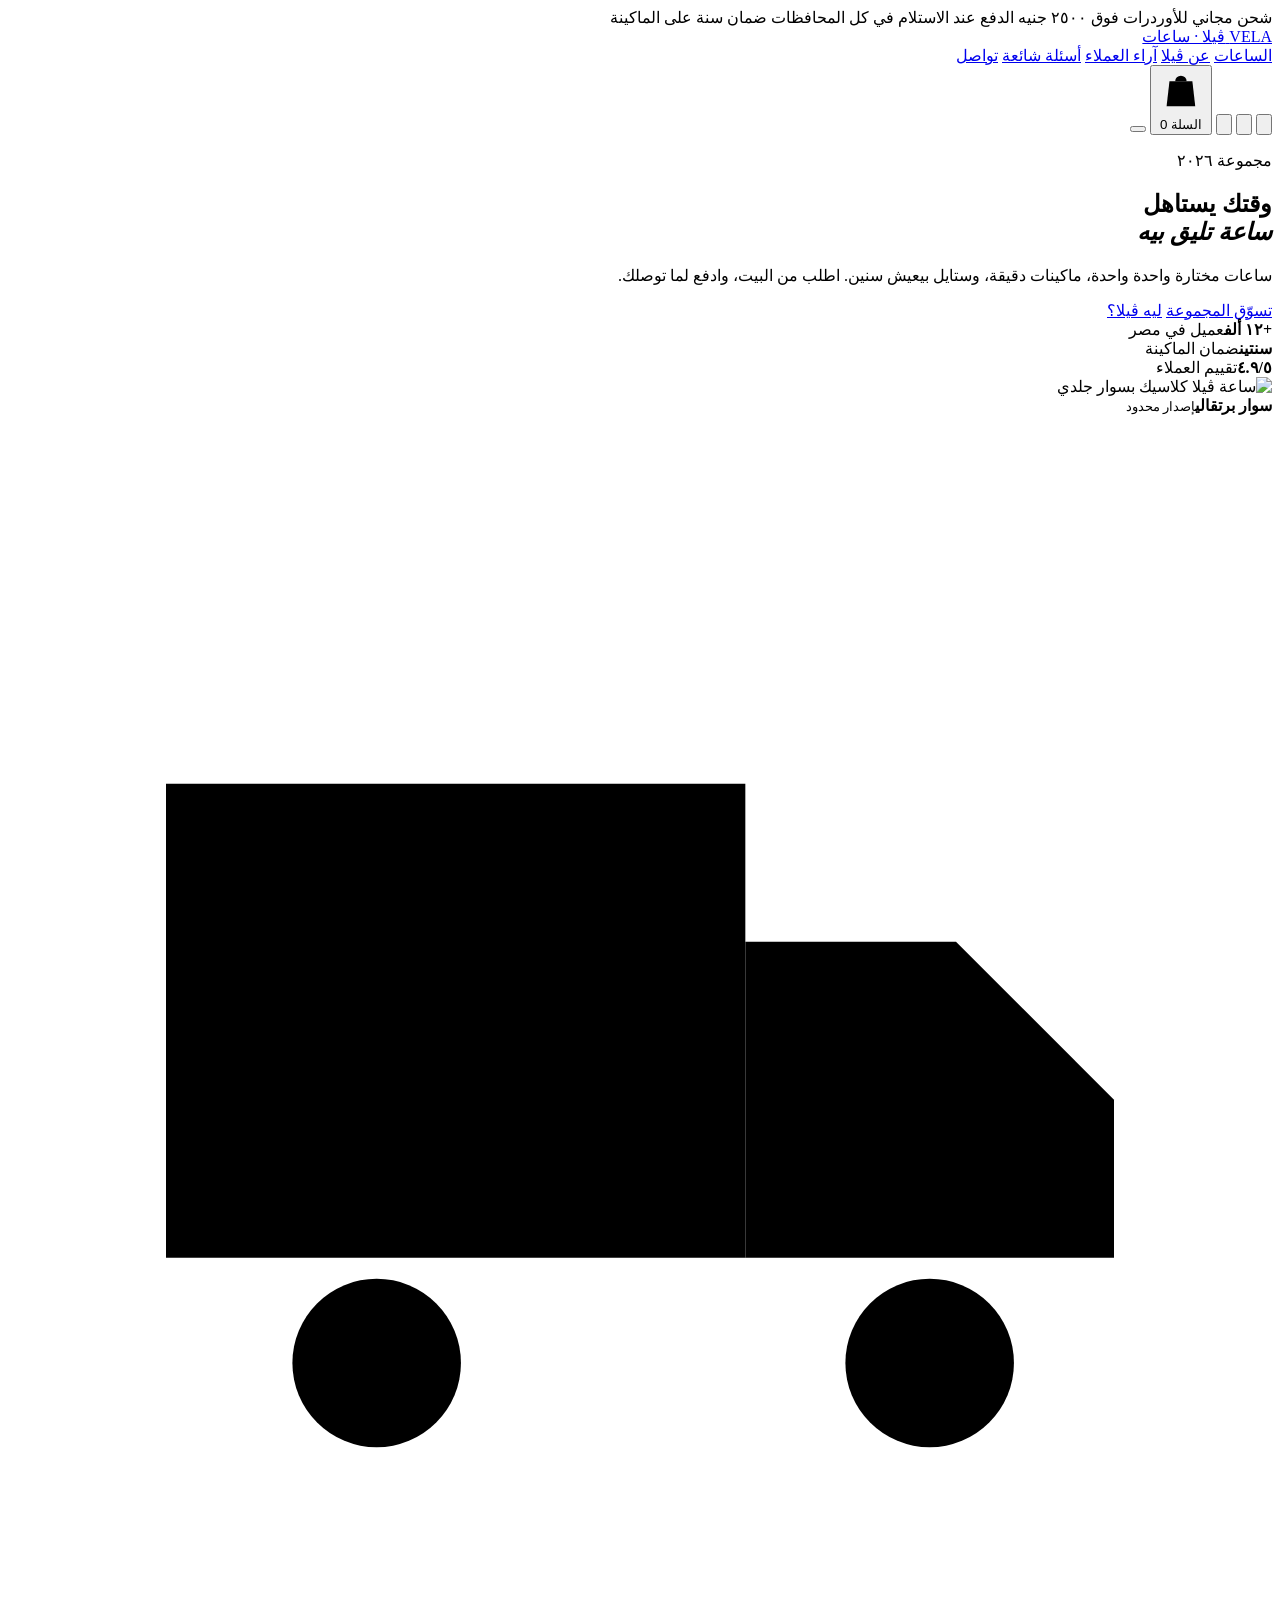
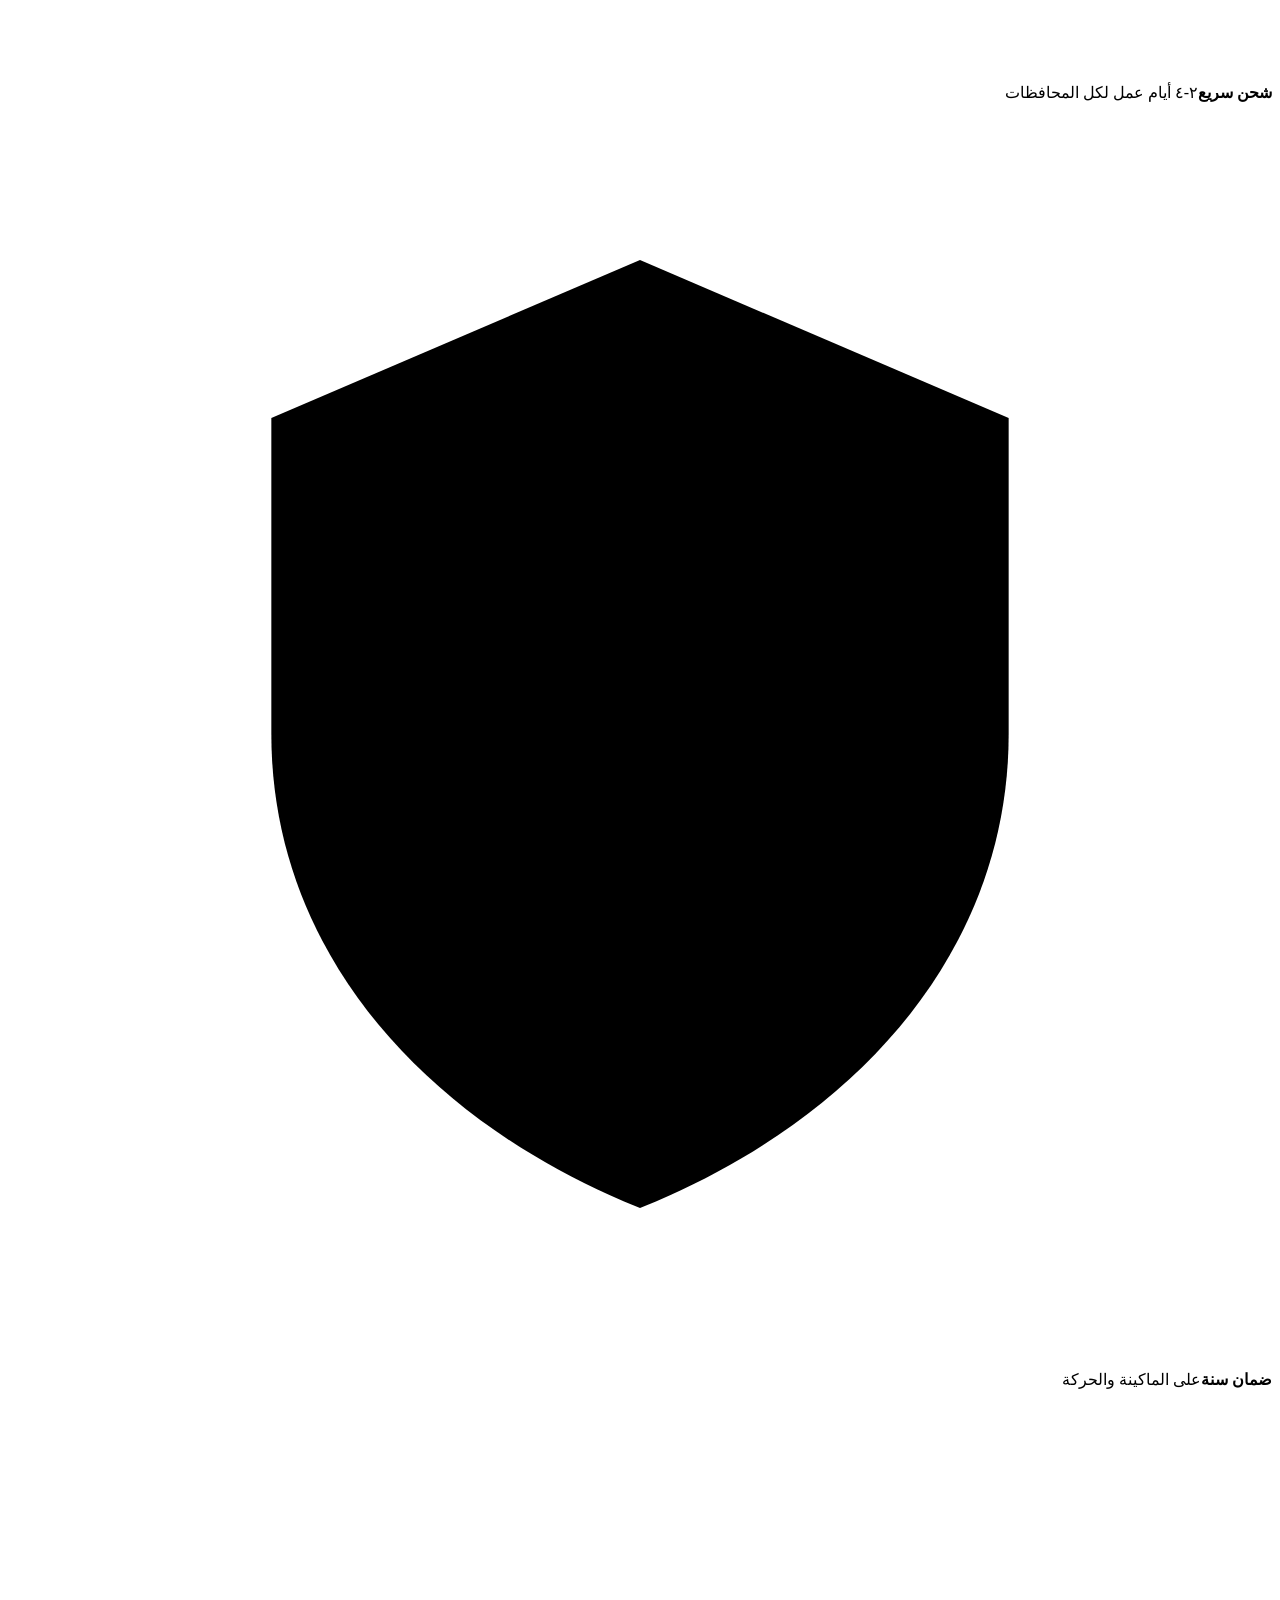
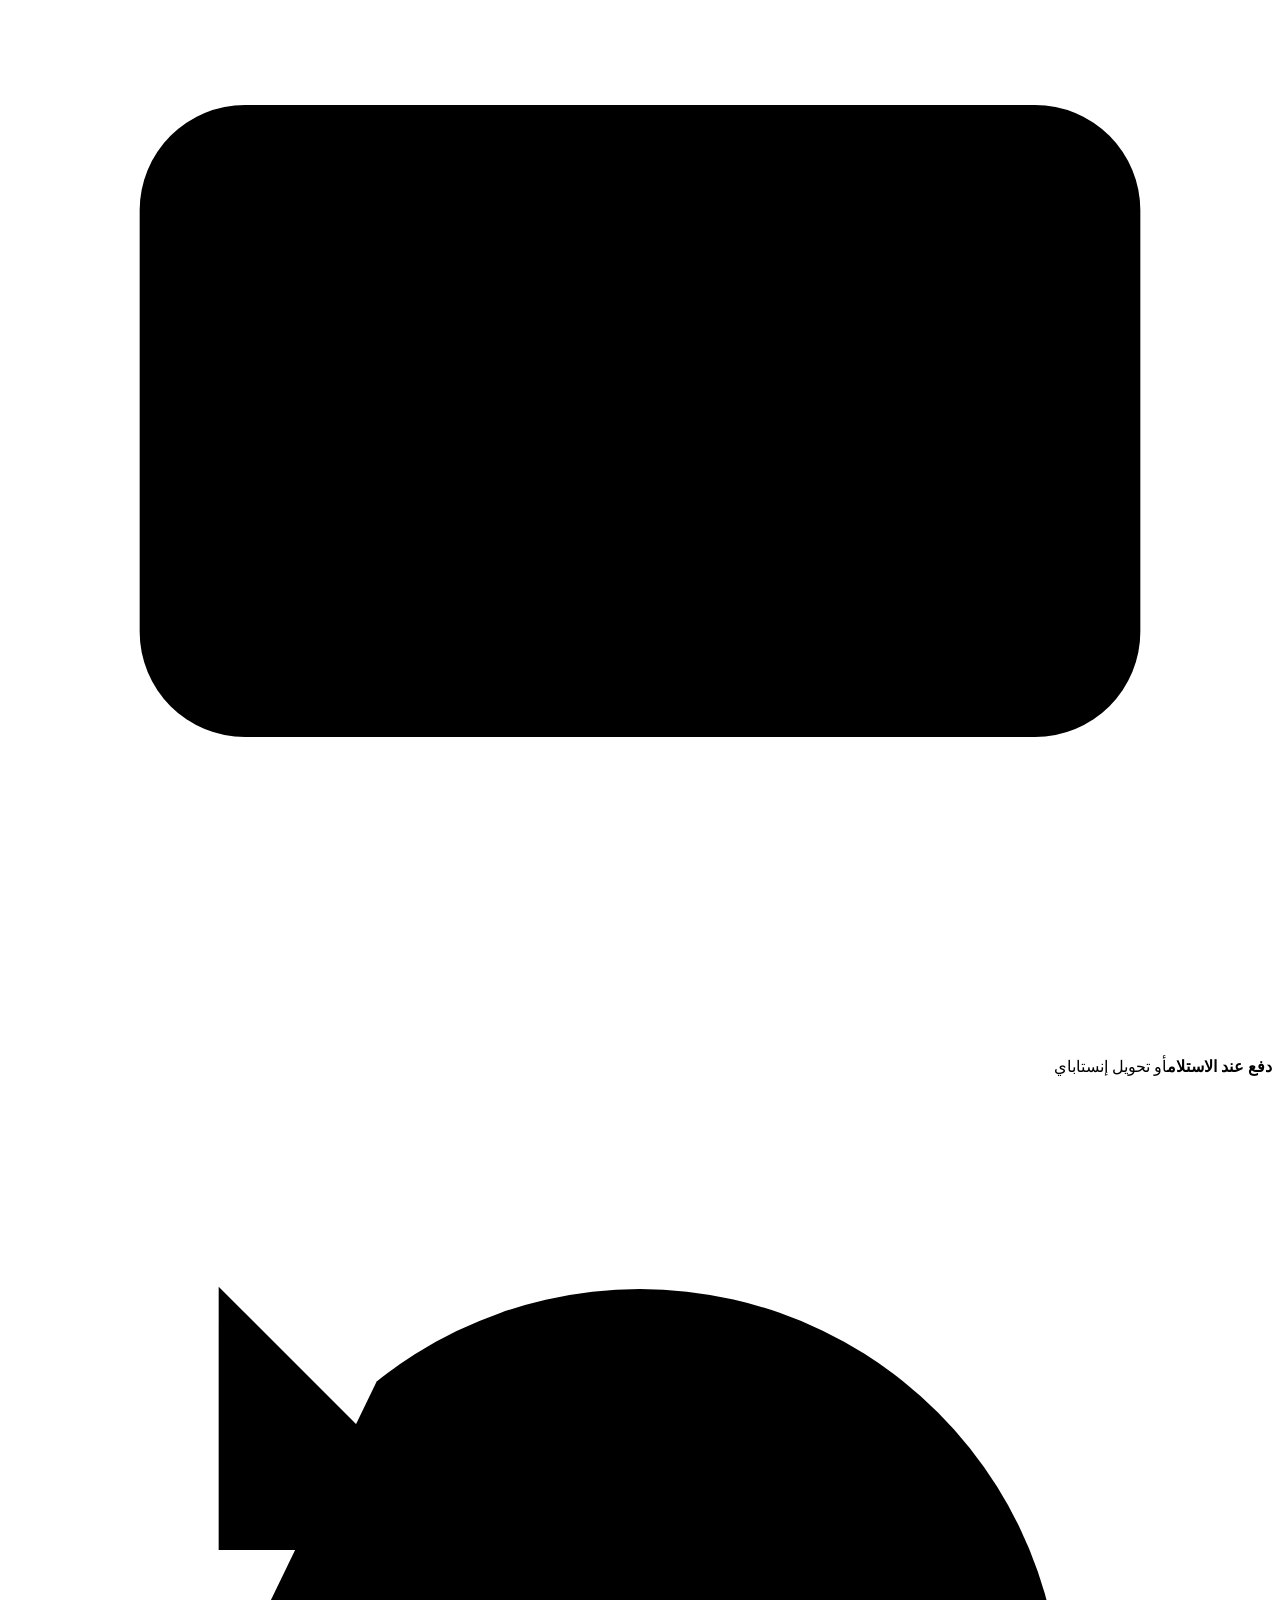
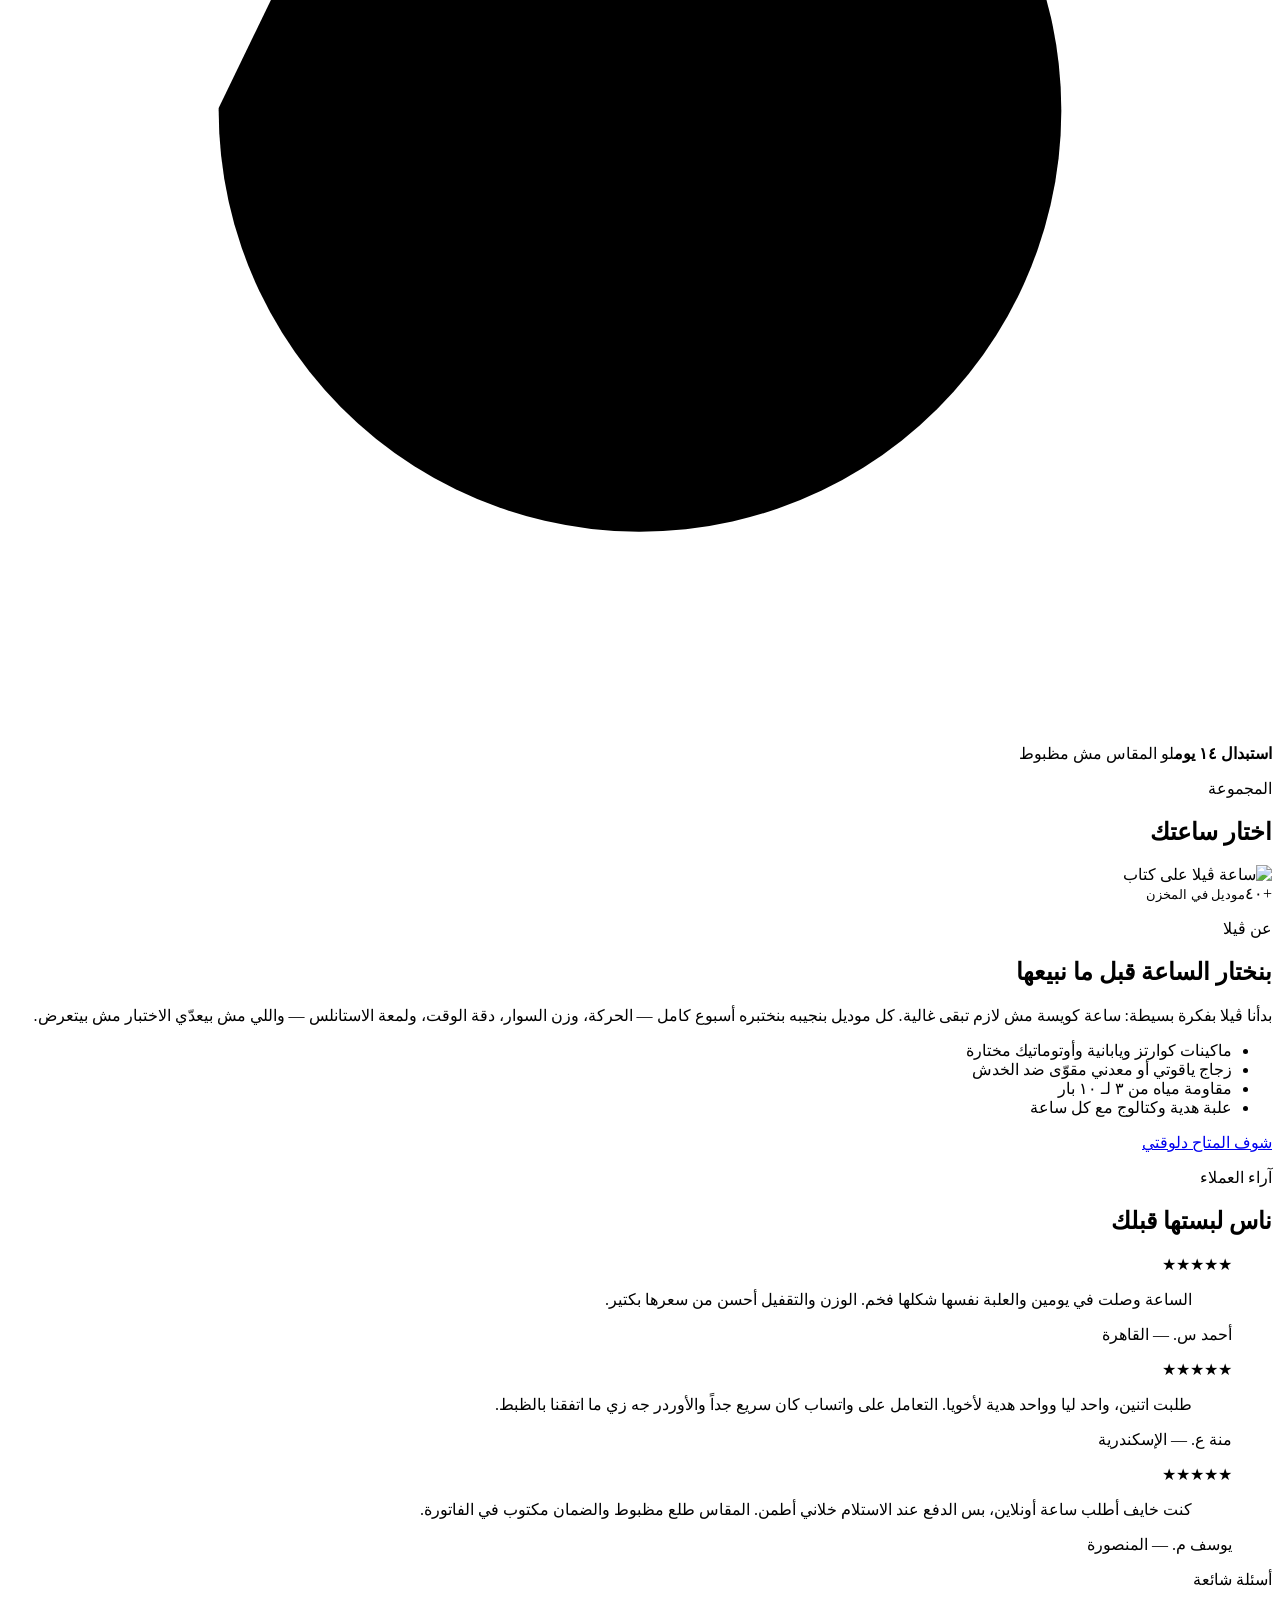
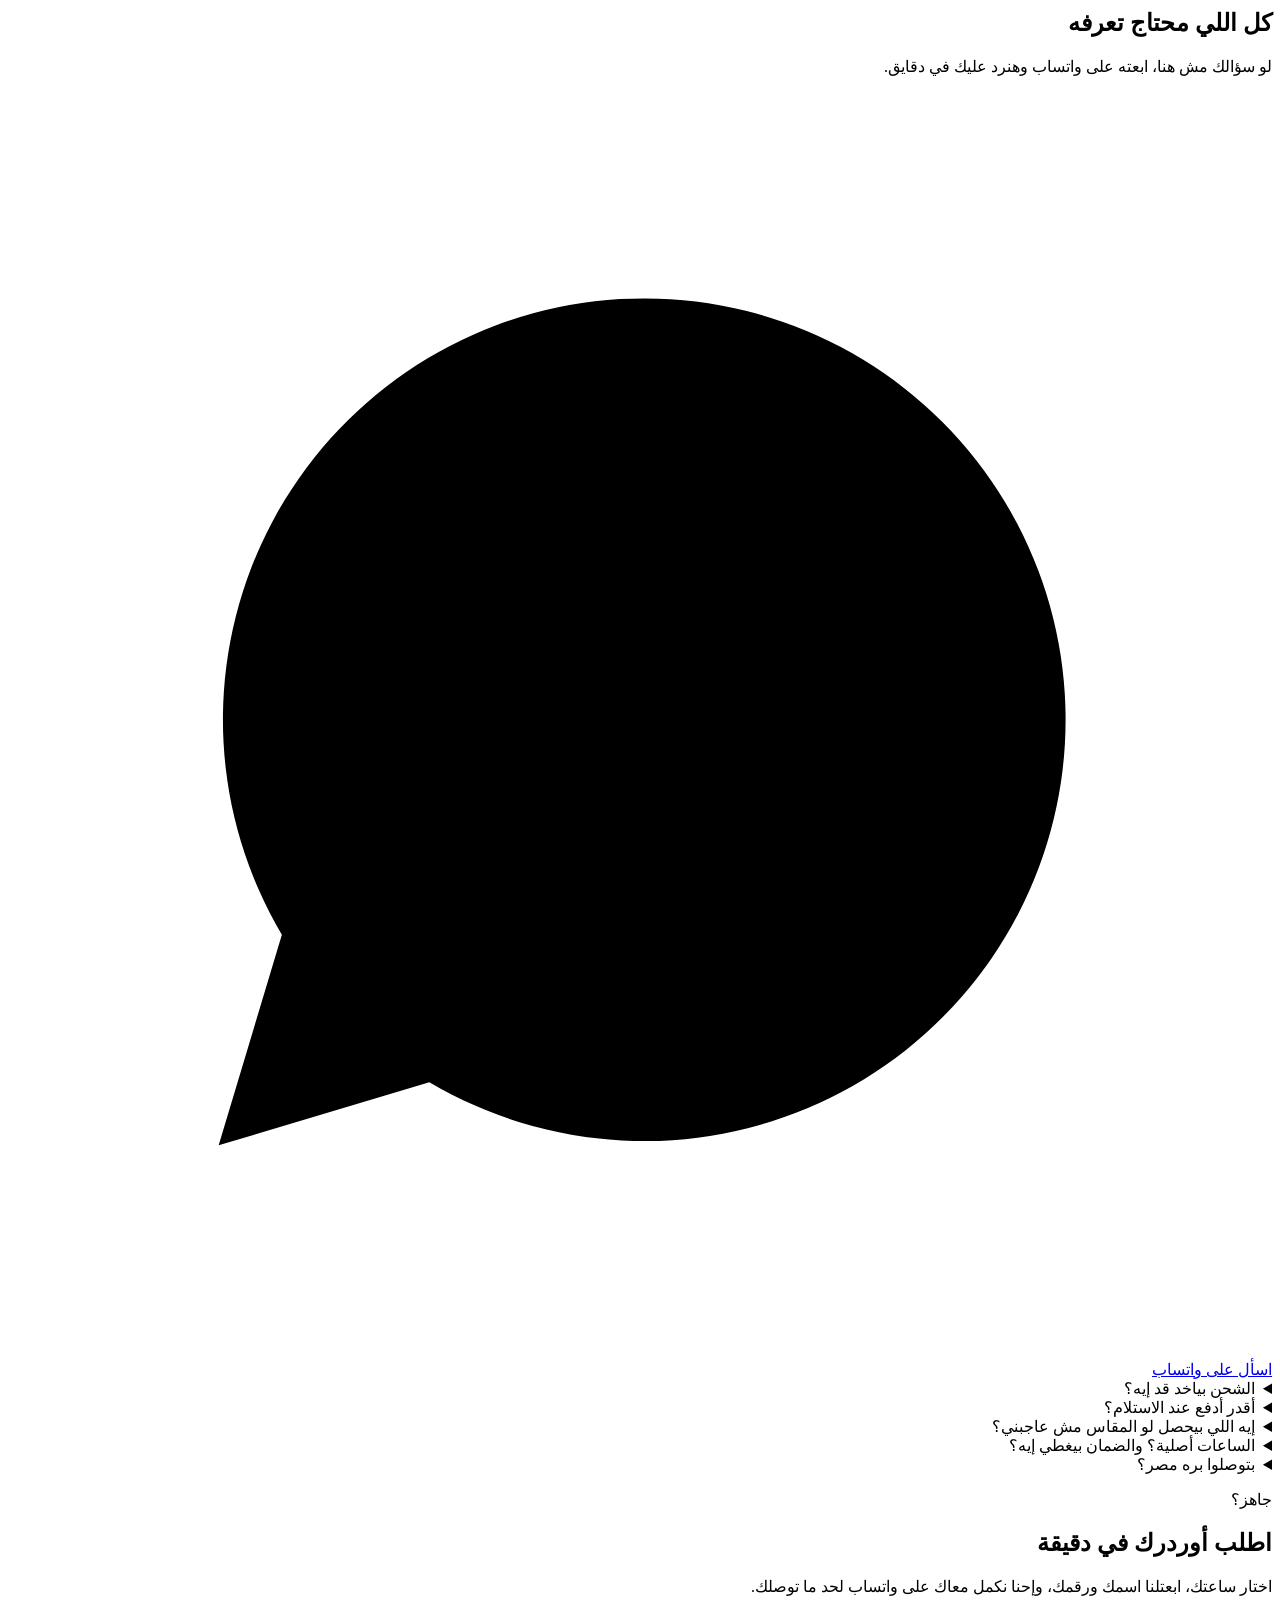
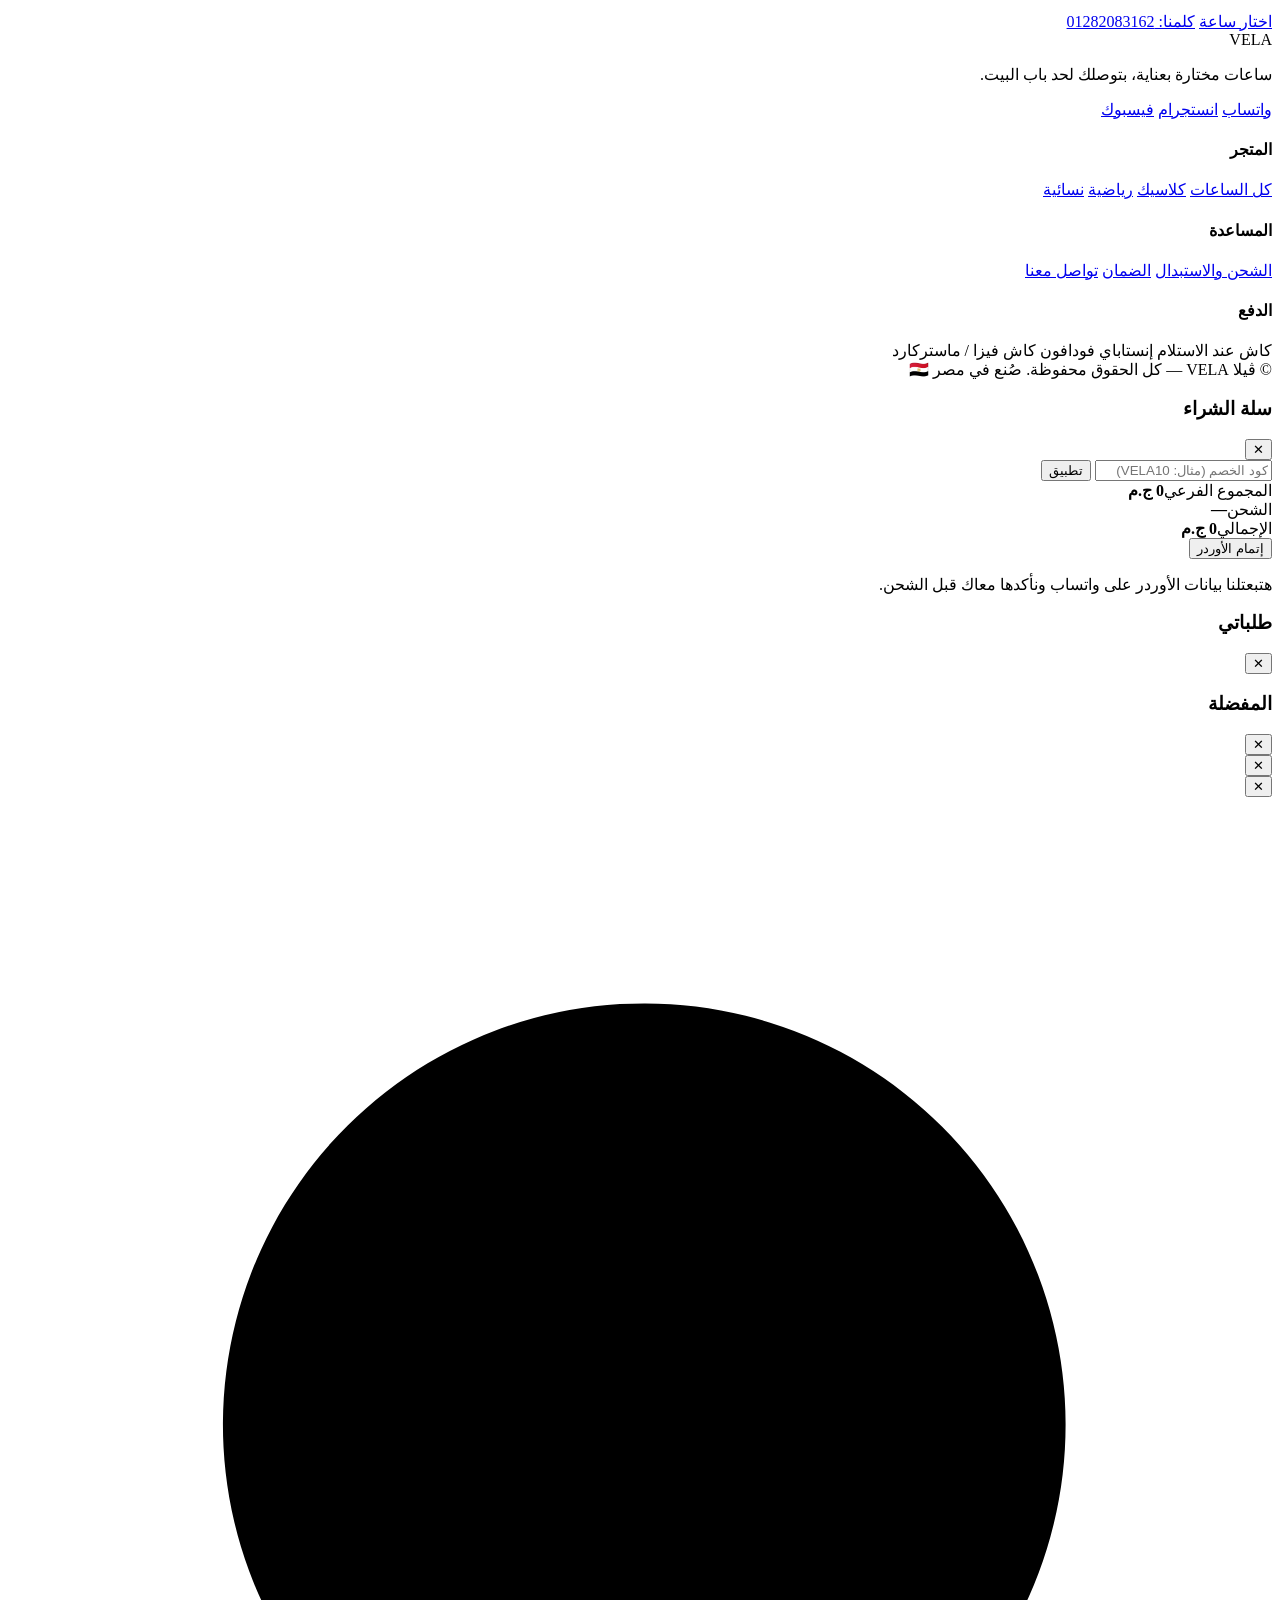
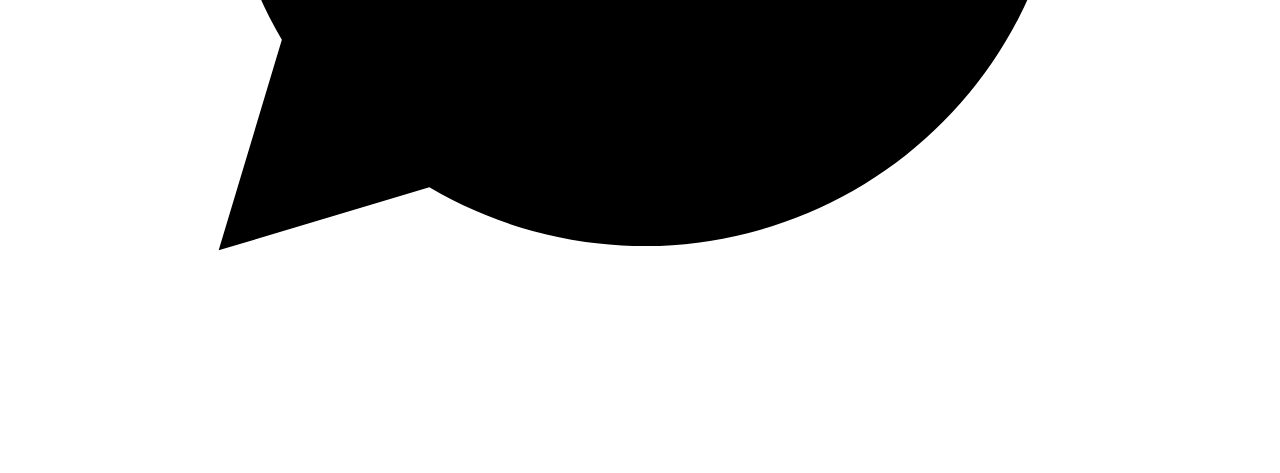
==== index.html @ d644bd3c "Rename 1-index.html to index.html" ====
<!doctype html>
<html lang="ar" dir="rtl">
<head>
<meta charset="utf-8">
<meta name="viewport" content="width=device-width, initial-scale=1">
<title>VELA | ڤيلا - ساعات رجالية ونسائية أصلية</title>
<meta name="description" content="ڤيلا VELA — ساعات مختارة بعناية. دفع عند الاستلام، شحن لكل محافظات مصر، وضمان سنة. اطلب أوردرك على واتساب في دقيقة.">
<meta name="theme-color" content="#0B1C2C">
<link rel="preconnect" href="https://fonts.googleapis.com">
<link rel="preconnect" href="https://fonts.gstatic.com" crossorigin>
<link href="https://fonts.googleapis.com/css2?family=Tajawal:wght@300;400;500;700;800&family=Cormorant+Garamond:wght@500;600;700&display=swap" rel="stylesheet">
<link rel="stylesheet" href="styles.css">
<link rel="icon" href="data:image/svg+xml,%3Csvg xmlns='http://www.w3.org/2000/svg' viewBox='0 0 64 64'%3E%3Crect width='64' height='64' rx='14' fill='%230B1C2C'/%3E%3Ctext x='32' y='44' font-family='Georgia' font-size='34' fill='%23F4F1EA' text-anchor='middle'%3EV%3C/text%3E%3Ccircle cx='32' cy='32' r='27' fill='none' stroke='%23E2622C' stroke-width='2'/%3E%3C/svg%3E">
</head>
<body>

<div class="announce">
  <div class="wrap announce-inner">
    <span>شحن مجاني للأوردرات فوق ٢٥٠٠ جنيه</span>
    <span class="dot"></span>
    <span>الدفع عند الاستلام في كل المحافظات</span>
    <span class="dot"></span>
    <span>ضمان سنة على الماكينة</span>
  </div>
</div>

<header class="site-header" id="header">
  <div class="wrap header-inner">
    <a class="brand" href="#top" aria-label="VELA">
      <span class="brand-mark">VELA</span>
      <span class="brand-sub">ڤيلا · ساعات</span>
    </a>

    <nav class="nav" id="mainNav">
      <a href="#shop">الساعات</a>
      <a href="#story">عن ڤيلا</a>
      <a href="#reviews">آراء العملاء</a>
      <a href="#faq">أسئلة شائعة</a>
      <a href="#contact">تواصل</a>
    </nav>

    <div class="header-actions">
      <button class="icon-btn" id="searchBtn" aria-label="بحث">
        <svg viewBox="0 0 24 24" aria-hidden="true"><circle cx="11" cy="11" r="7"/><path d="M20 20l-3.5-3.5"/></svg>
      </button>
      <button class="icon-btn" id="ordersBtn" aria-label="طلباتي">
        <svg viewBox="0 0 24 24" aria-hidden="true"><path d="M6 3h12v18l-6-4-6 4z"/></svg>
        <span class="badge" id="ordersCount" hidden>0</span>
      </button>
      <button class="icon-btn" id="wishBtn" aria-label="المفضلة">
        <svg viewBox="0 0 24 24" aria-hidden="true"><path d="M12 20s-7-4.6-7-9.5A4 4 0 0 1 12 7a4 4 0 0 1 7 3.5C19 15.4 12 20 12 20z"/></svg>
        <span class="badge" id="wishCount" hidden>0</span>
      </button>
      <button class="cart-btn" id="cartBtn" aria-label="السلة">
        <svg viewBox="0 0 24 24" aria-hidden="true"><path d="M6 7h12l1.5 13h-15z"/><path d="M9 7a3 3 0 0 1 6 0"/></svg>
        <span>السلة</span>
        <span class="cart-count" id="cartCount">0</span>
      </button>
      <button class="burger" id="burger" aria-label="القائمة"><span></span><span></span><span></span></button>
    </div>
  </div>
</header>

<main id="top">

  <section class="hero">
    <div class="wrap hero-inner">
      <div class="hero-copy">
        <p class="eyebrow">مجموعة ٢٠٢٦</p>
        <h1>وقتك يستاهل<br><em>ساعة تليق بيه</em></h1>
        <p class="lead">ساعات مختارة واحدة واحدة، ماكينات دقيقة، وستايل بيعيش سنين. اطلب من البيت، وادفع لما توصلك.</p>
        <div class="hero-cta">
          <a href="#shop" class="btn btn-primary">تسوّق المجموعة</a>
          <a href="#story" class="btn btn-ghost">ليه ڤيلا؟</a>
        </div>
        <div class="hero-stats">
          <div><strong>+١٢ ألف</strong><span>عميل في مصر</span></div>
          <div><strong>سنتين</strong><span>ضمان الماكينة</span></div>
          <div><strong>٤.٩/٥</strong><span>تقييم العملاء</span></div>
        </div>
      </div>
      <div class="hero-visual">
        <div class="hero-frame">
          <img src="https://images.unsplash.com/photo-1524805444758-089113d48a6d?auto=format&fit=crop&w=900&q=80" alt="ساعة ڤيلا كلاسيك بسوار جلدي" loading="eager">
        </div>
        <div class="hero-tag">
          <span class="tag-dot"></span>
          <div><strong>سوار برتقالي</strong><small>إصدار محدود</small></div>
        </div>
      </div>
    </div>
  </section>

  <section class="trust">
    <div class="wrap trust-grid">
      <div class="trust-item">
        <svg viewBox="0 0 24 24"><path d="M3 7h11v9H3z"/><path d="M14 10h4l3 3v3h-7z"/><circle cx="7" cy="18" r="1.6"/><circle cx="17.5" cy="18" r="1.6"/></svg>
        <div><strong>شحن سريع</strong><span>٢-٤ أيام عمل لكل المحافظات</span></div>
      </div>
      <div class="trust-item">
        <svg viewBox="0 0 24 24"><path d="M12 3l7 3v6c0 4.2-3 7.4-7 9-4-1.6-7-4.8-7-9V6z"/><path d="M9 12l2 2 4-4"/></svg>
        <div><strong>ضمان سنة</strong><span>على الماكينة والحركة</span></div>
      </div>
      <div class="trust-item">
        <svg viewBox="0 0 24 24"><rect x="2.5" y="6" width="19" height="12" rx="2"/><path d="M2.5 10h19"/></svg>
        <div><strong>دفع عند الاستلام</strong><span>أو تحويل إنستاباي</span></div>
      </div>
      <div class="trust-item">
        <svg viewBox="0 0 24 24"><path d="M4 12a8 8 0 1 0 3-6.2"/><path d="M4 4v5h5"/></svg>
        <div><strong>استبدال ١٤ يوم</strong><span>لو المقاس مش مظبوط</span></div>
      </div>
    </div>
  </section>

  <section class="collection" id="shop">
    <div class="wrap">
      <div class="section-head">
        <div>
          <p class="eyebrow">المجموعة</p>
          <h2>اختار ساعتك</h2>
        </div>
        <div class="chips" id="chips"></div>
      </div>
      <div class="grid" id="productGrid"></div>
      <p class="empty" id="gridEmpty" hidden>مفيش ساعات في القسم ده دلوقتي.</p>
    </div>
  </section>

  <section class="story" id="story">
    <div class="wrap story-inner">
      <div class="story-visual">
        <img src="https://images.unsplash.com/photo-1547996160-81dfa63595aa?auto=format&fit=crop&w=900&q=80" alt="ساعة ڤيلا على كتاب" loading="lazy">
        <div class="story-badge"><span>+٤٠</span><small>موديل في المخزن</small></div>
      </div>
      <div class="story-copy">
        <p class="eyebrow">عن ڤيلا</p>
        <h2>بنختار الساعة قبل ما نبيعها</h2>
        <p>بدأنا ڤيلا بفكرة بسيطة: ساعة كويسة مش لازم تبقى غالية. كل موديل بنجيبه بنختبره أسبوع كامل — الحركة، وزن السوار، دقة الوقت، ولمعة الاستانلس — واللي مش بيعدّي الاختبار مش بيتعرض.</p>
        <ul class="ticks">
          <li>ماكينات كوارتز ويابانية وأوتوماتيك مختارة</li>
          <li>زجاج ياقوتي أو معدني مقوّى ضد الخدش</li>
          <li>مقاومة مياه من ٣ لـ ١٠ بار</li>
          <li>علبة هدية وكتالوج مع كل ساعة</li>
        </ul>
        <a href="#shop" class="btn btn-primary">شوف المتاح دلوقتي</a>
      </div>
    </div>
  </section>

  <section class="reviews" id="reviews">
    <div class="wrap">
      <div class="section-head center">
        <div>
          <p class="eyebrow">آراء العملاء</p>
          <h2>ناس لبستها قبلك</h2>
        </div>
      </div>
      <div class="review-grid">
        <figure class="review">
          <div class="stars">★★★★★</div>
          <blockquote>الساعة وصلت في يومين والعلبة نفسها شكلها فخم. الوزن والتقفيل أحسن من سعرها بكتير.</blockquote>
          <figcaption>أحمد س. — القاهرة</figcaption>
        </figure>
        <figure class="review">
          <div class="stars">★★★★★</div>
          <blockquote>طلبت اتنين، واحد ليا وواحد هدية لأخويا. التعامل على واتساب كان سريع جداً والأوردر جه زي ما اتفقنا بالظبط.</blockquote>
          <figcaption>منة ع. — الإسكندرية</figcaption>
        </figure>
        <figure class="review">
          <div class="stars">★★★★★</div>
          <blockquote>كنت خايف أطلب ساعة أونلاين، بس الدفع عند الاستلام خلاني أطمن. المقاس طلع مظبوط والضمان مكتوب في الفاتورة.</blockquote>
          <figcaption>يوسف م. — المنصورة</figcaption>
        </figure>
      </div>
    </div>
  </section>

  <section class="faq" id="faq">
    <div class="wrap faq-inner">
      <div class="faq-head">
        <p class="eyebrow">أسئلة شائعة</p>
        <h2>كل اللي محتاج تعرفه</h2>
        <p class="muted">لو سؤالك مش هنا، ابعته على واتساب وهنرد عليك في دقايق.</p>
        <a class="btn btn-wa" href="https://wa.me/201282083162?text=سلام ڤيلا، عندي سؤال" target="_blank" rel="noopener">
          <svg viewBox="0 0 24 24" aria-hidden="true"><path d="M4 20l1.2-4A8 8 0 1 1 8 18.8z"/><path d="M9 10.5c0 3 2.5 5 5 5 .8 0 1.4-.6 1.4-1.2l-1.7-.9-.9.9c-1-.4-1.9-1.3-2.3-2.3l.9-.9-.9-1.7c-.6 0-1.5.5-1.5 1.1z"/></svg>
          اسأل على واتساب
        </a>
      </div>
      <div class="faq-list" id="faqList">
        <details>
          <summary>الشحن بياخد قد إيه؟</summary>
          <p>القاهرة والجيزة من يوم لـ يومين، وباقي المحافظات من ٢ لـ ٤ أيام عمل. بتوصلك رسالة على الواتساب برقم الشحنة أول ما تطلع.</p>
        </details>
        <details>
          <summary>أقدر أدفع عند الاستلام؟</summary>
          <p>أيوه، في كل المحافظات. لو حابب تدفع مقدم، بنقبل تحويل إنستاباي أو فودافون كاش وهنبعتلك بيانات التحويل على الواتساب.</p>
        </details>
        <details>
          <summary>إيه اللي بيحصل لو المقاس مش عاجبني؟</summary>
          <p>عندك ١٤ يوم تستبدل أو ترجّع، بشرط إن الساعة بحالتها وعلبتها. بنظبط مقاس السوار مجاناً في أي فرع أو عن طريق الشحن.</p>
        </details>
        <details>
          <summary>الساعات أصلية؟ والضمان بيغطي إيه؟</summary>
          <p>كل الساعات أصلية وبضمان سنة على الماكينة والحركة ضد عيوب الصناعة. الضمان مش بيغطي الخدوش أو كسر الزجاج أو دخول مياه من سوء الاستخدام.</p>
        </details>
        <details>
          <summary>بتوصلوا بره مصر؟</summary>
          <p>حالياً بنشحن داخل مصر بس. لو بره مصر، كلمنا على واتساب وبنشوف أرخص طريقة شحن ليك.</p>
        </details>
      </div>
    </div>
  </section>

  <section class="cta-band" id="contact">
    <div class="wrap cta-inner">
      <div>
        <p class="eyebrow light">جاهز؟</p>
        <h2>اطلب أوردرك في دقيقة</h2>
        <p>اختار ساعتك، ابعتلنا اسمك ورقمك، وإحنا نكمل معاك على واتساب لحد ما توصلك.</p>
      </div>
      <div class="cta-actions">
        <a href="#shop" class="btn btn-light">اختار ساعة</a>
        <a href="https://wa.me/201282083162" class="btn btn-outline-light" target="_blank" rel="noopener">كلمنا: 01282083162</a>
      </div>
    </div>
  </section>

</main>

<footer class="site-footer">
  <div class="wrap footer-inner">
    <div class="footer-brand">
      <span class="brand-mark">VELA</span>
      <p>ساعات مختارة بعناية، بتوصلك لحد باب البيت.</p>
      <div class="socials">
        <a href="https://wa.me/201282083162" target="_blank" rel="noopener" aria-label="واتساب">واتساب</a>
        <a href="https://www.instagram.com/" target="_blank" rel="noopener" aria-label="انستجرام">انستجرام</a>
        <a href="https://www.facebook.com/" target="_blank" rel="noopener" aria-label="فيسبوك">فيسبوك</a>
      </div>
    </div>
    <div class="footer-col">
      <h4>المتجر</h4>
      <a href="#shop">كل الساعات</a>
      <a href="#shop" data-cat="كلاسيك">كلاسيك</a>
      <a href="#shop" data-cat="رياضية">رياضية</a>
      <a href="#shop" data-cat="نسائية">نسائية</a>
    </div>
    <div class="footer-col">
      <h4>المساعدة</h4>
      <a href="#faq">الشحن والاستبدال</a>
      <a href="#faq">الضمان</a>
      <a href="https://wa.me/201282083162" target="_blank" rel="noopener">تواصل معنا</a>
    </div>
    <div class="footer-col">
      <h4>الدفع</h4>
      <span class="pay">كاش عند الاستلام</span>
      <span class="pay">إنستاباي</span>
      <span class="pay">فودافون كاش</span>
      <span class="pay">فيزا / ماستركارد</span>
    </div>
  </div>
  <div class="wrap footer-bottom">
    <span>© <span id="year"></span> ڤيلا VELA — كل الحقوق محفوظة.</span>
    <span>صُنع في مصر 🇪🇬</span>
  </div>
</footer>

<!-- ============ Cart drawer ============ -->
<div class="overlay" id="overlay" hidden></div>

<aside class="drawer" id="cartDrawer" aria-hidden="true" aria-label="السلة">
  <div class="drawer-head">
    <h3>سلة الشراء</h3>
    <button class="icon-btn close" data-close="cartDrawer" aria-label="إغلاق">✕</button>
  </div>
  <div class="drawer-body" id="cartItems"></div>
  <div class="drawer-foot" id="cartFoot">
    <div class="coupon">
      <input type="text" id="couponInput" placeholder="كود الخصم (مثال: VELA10)">
      <button class="btn btn-dark" id="couponBtn">تطبيق</button>
    </div>
    <div class="sum"><span>المجموع الفرعي</span><b id="subTotal">0 ج.م</b></div>
    <div class="sum"><span>الشحن</span><b id="shipFee">—</b></div>
    <div class="sum" id="discountRow" hidden><span>الخصم</span><b id="discountVal">0 ج.م</b></div>
    <div class="sum total"><span>الإجمالي</span><b id="grandTotal">0 ج.م</b></div>
    <button class="btn btn-primary block" id="toCheckout">إتمام الأوردر</button>
    <p class="fineprint">هتبعتلنا بيانات الأوردر على واتساب ونأكدها معاك قبل الشحن.</p>
  </div>
</aside>

<!-- ============ Orders drawer ============ -->
<aside class="drawer" id="ordersDrawer" aria-hidden="true" aria-label="طلباتي">
  <div class="drawer-head">
    <h3>طلباتي</h3>
    <button class="icon-btn close" data-close="ordersDrawer" aria-label="إغلاق">✕</button>
  </div>
  <div class="drawer-body" id="ordersList"></div>
</aside>

<!-- ============ Wishlist drawer ============ -->
<aside class="drawer" id="wishDrawer" aria-hidden="true" aria-label="المفضلة">
  <div class="drawer-head">
    <h3>المفضلة</h3>
    <button class="icon-btn close" data-close="wishDrawer" aria-label="إغلاق">✕</button>
  </div>
  <div class="drawer-body" id="wishList"></div>
</aside>

<!-- ============ Product modal ============ -->
<div class="modal" id="productModal" aria-hidden="true" role="dialog" aria-modal="true">
  <div class="modal-card product-card">
    <button class="icon-btn close modal-close" data-close="productModal" aria-label="إغلاق">✕</button>
    <div id="productDetail"></div>
  </div>
</div>

<!-- ============ Checkout modal ============ -->
<div class="modal" id="checkoutModal" aria-hidden="true" role="dialog" aria-modal="true">
  <div class="modal-card checkout-card">
    <button class="icon-btn close modal-close" data-close="checkoutModal" aria-label="إغلاق">✕</button>
    <div id="checkoutBody"></div>
  </div>
</div>

<!-- ============ Search overlay ============ -->
<div class="search-overlay" id="searchOverlay" hidden>
  <div class="wrap">
    <div class="search-bar">
      <svg viewBox="0 0 24 24" aria-hidden="true"><circle cx="11" cy="11" r="7"/><path d="M20 20l-3.5-3.5"/></svg>
      <input type="search" id="searchInput" placeholder="دور على موديل، لون، أو قسم…" autocomplete="off">
      <button class="icon-btn close" id="searchClose" aria-label="إغلاق">✕</button>
    </div>
    <div class="search-results" id="searchResults"></div>
  </div>
</div>

<a class="wa-fab" href="https://wa.me/201282083162?text=سلام ڤيلا، عايز أسأل عن ساعة" target="_blank" rel="noopener" aria-label="واتساب">
  <svg viewBox="0 0 24 24" aria-hidden="true"><path d="M4 20l1.2-4A8 8 0 1 1 8 18.8z"/><path d="M9 10.5c0 3 2.5 5 5 5 .8 0 1.4-.6 1.4-1.2l-1.7-.9-.9.9c-1-.4-1.9-1.3-2.3-2.3l.9-.9-.9-1.7c-.6 0-1.5.5-1.5 1.1z"/></svg>
</a>

<div class="toast" id="toast" role="status" aria-live="polite"></div>

<script src="products.js"></script>
<script src="app.js"></script>
</body>
</html>
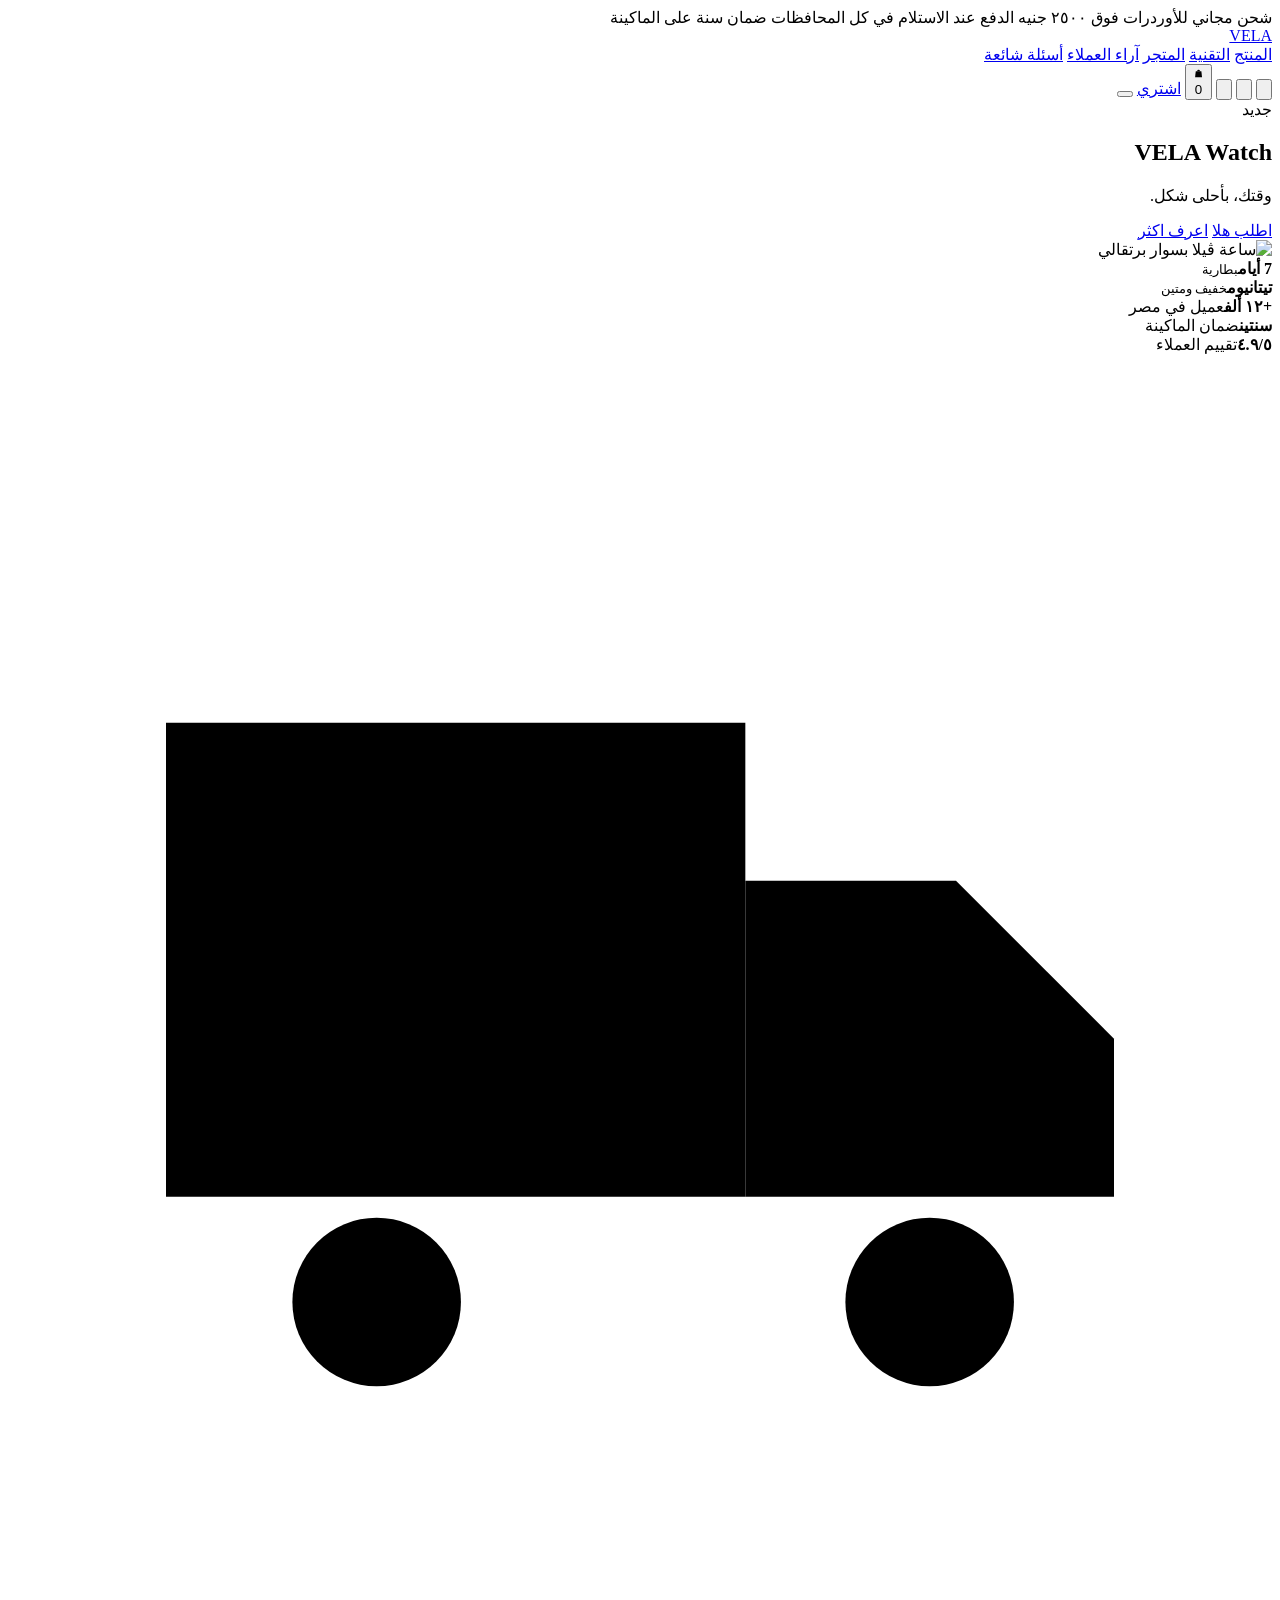
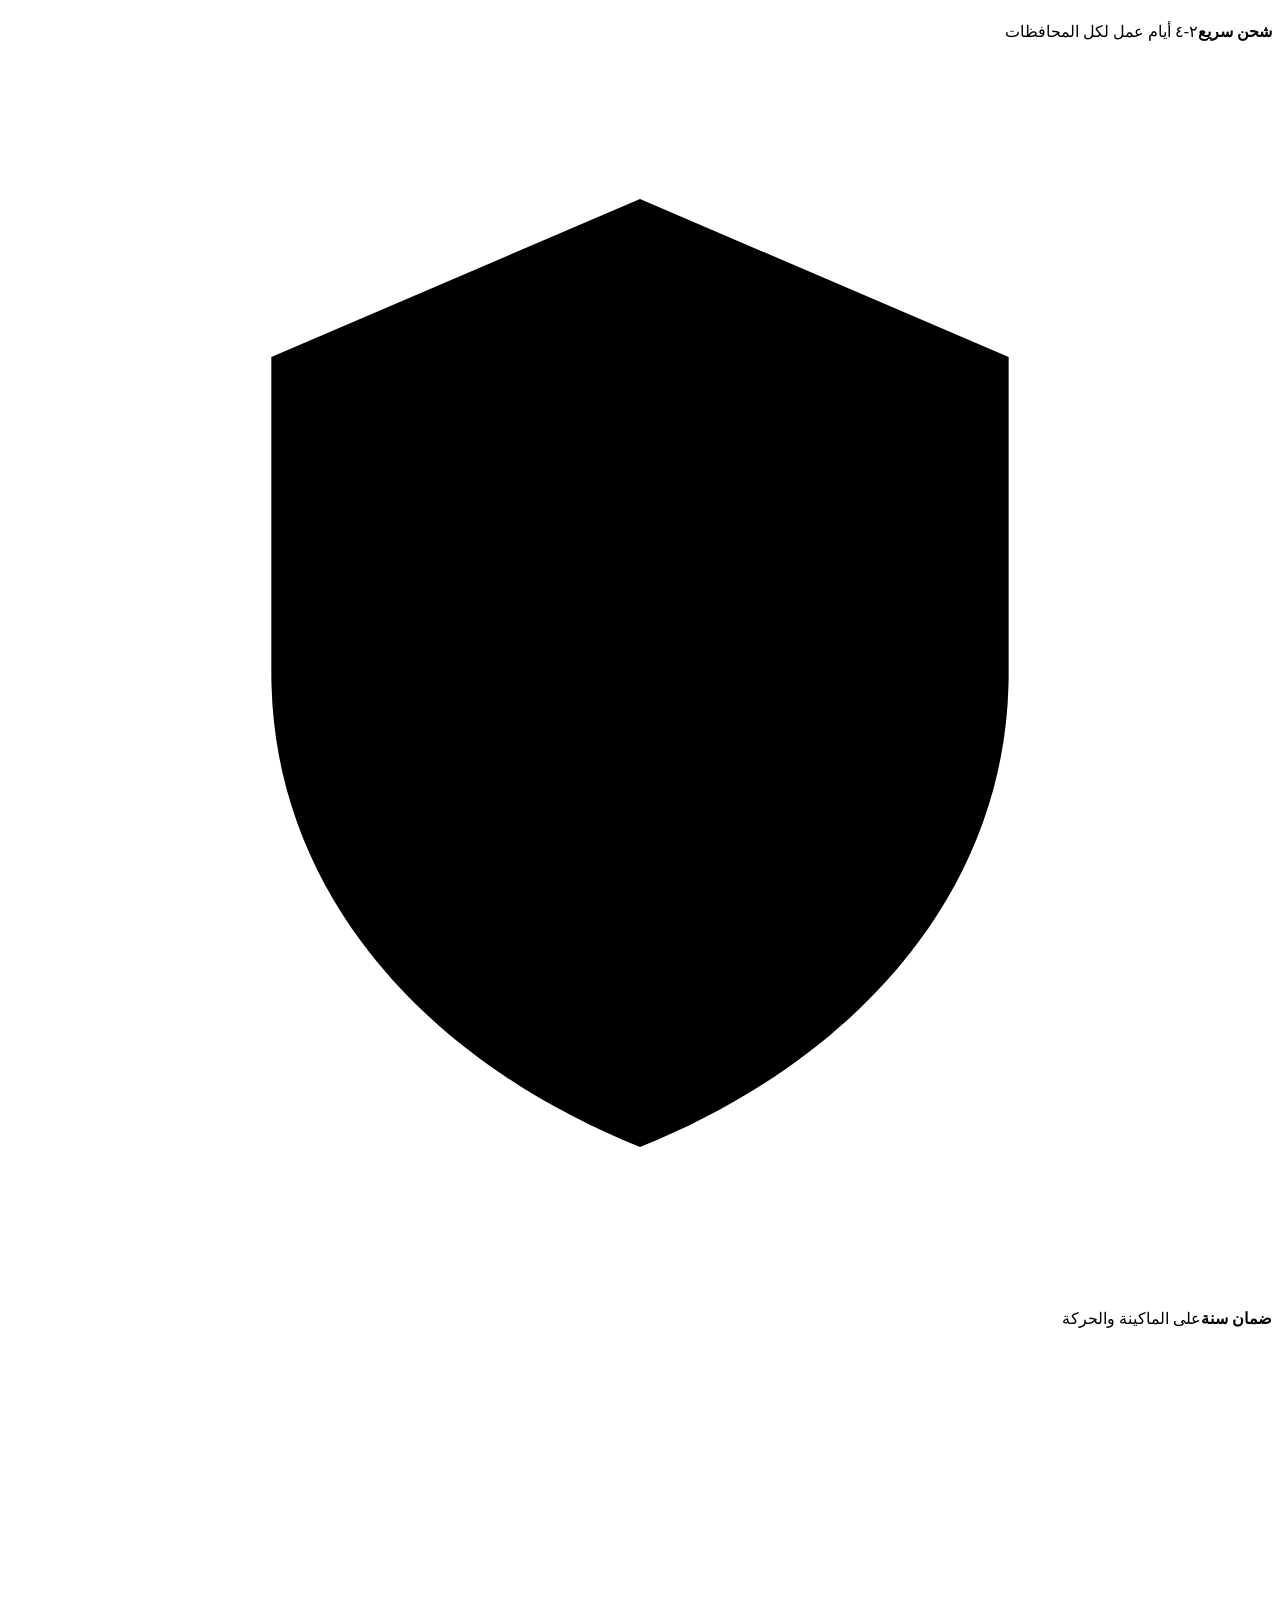
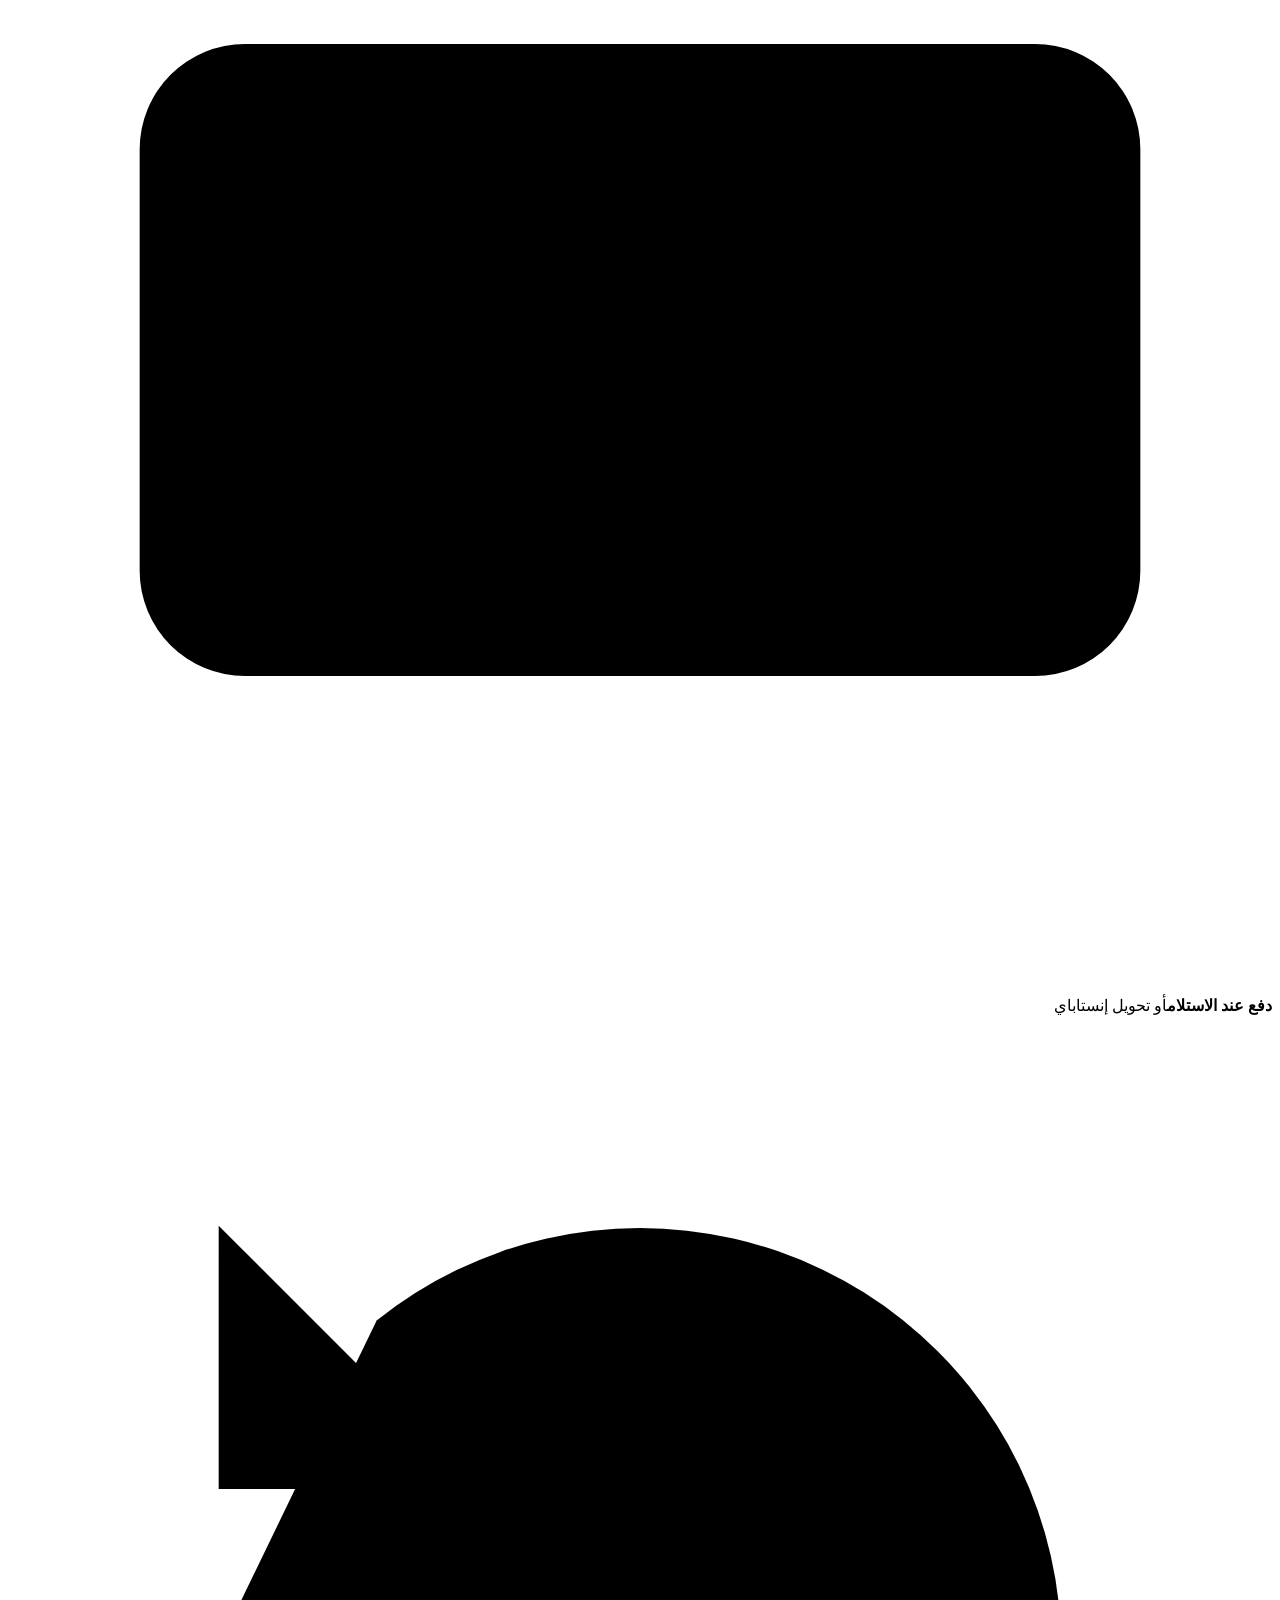
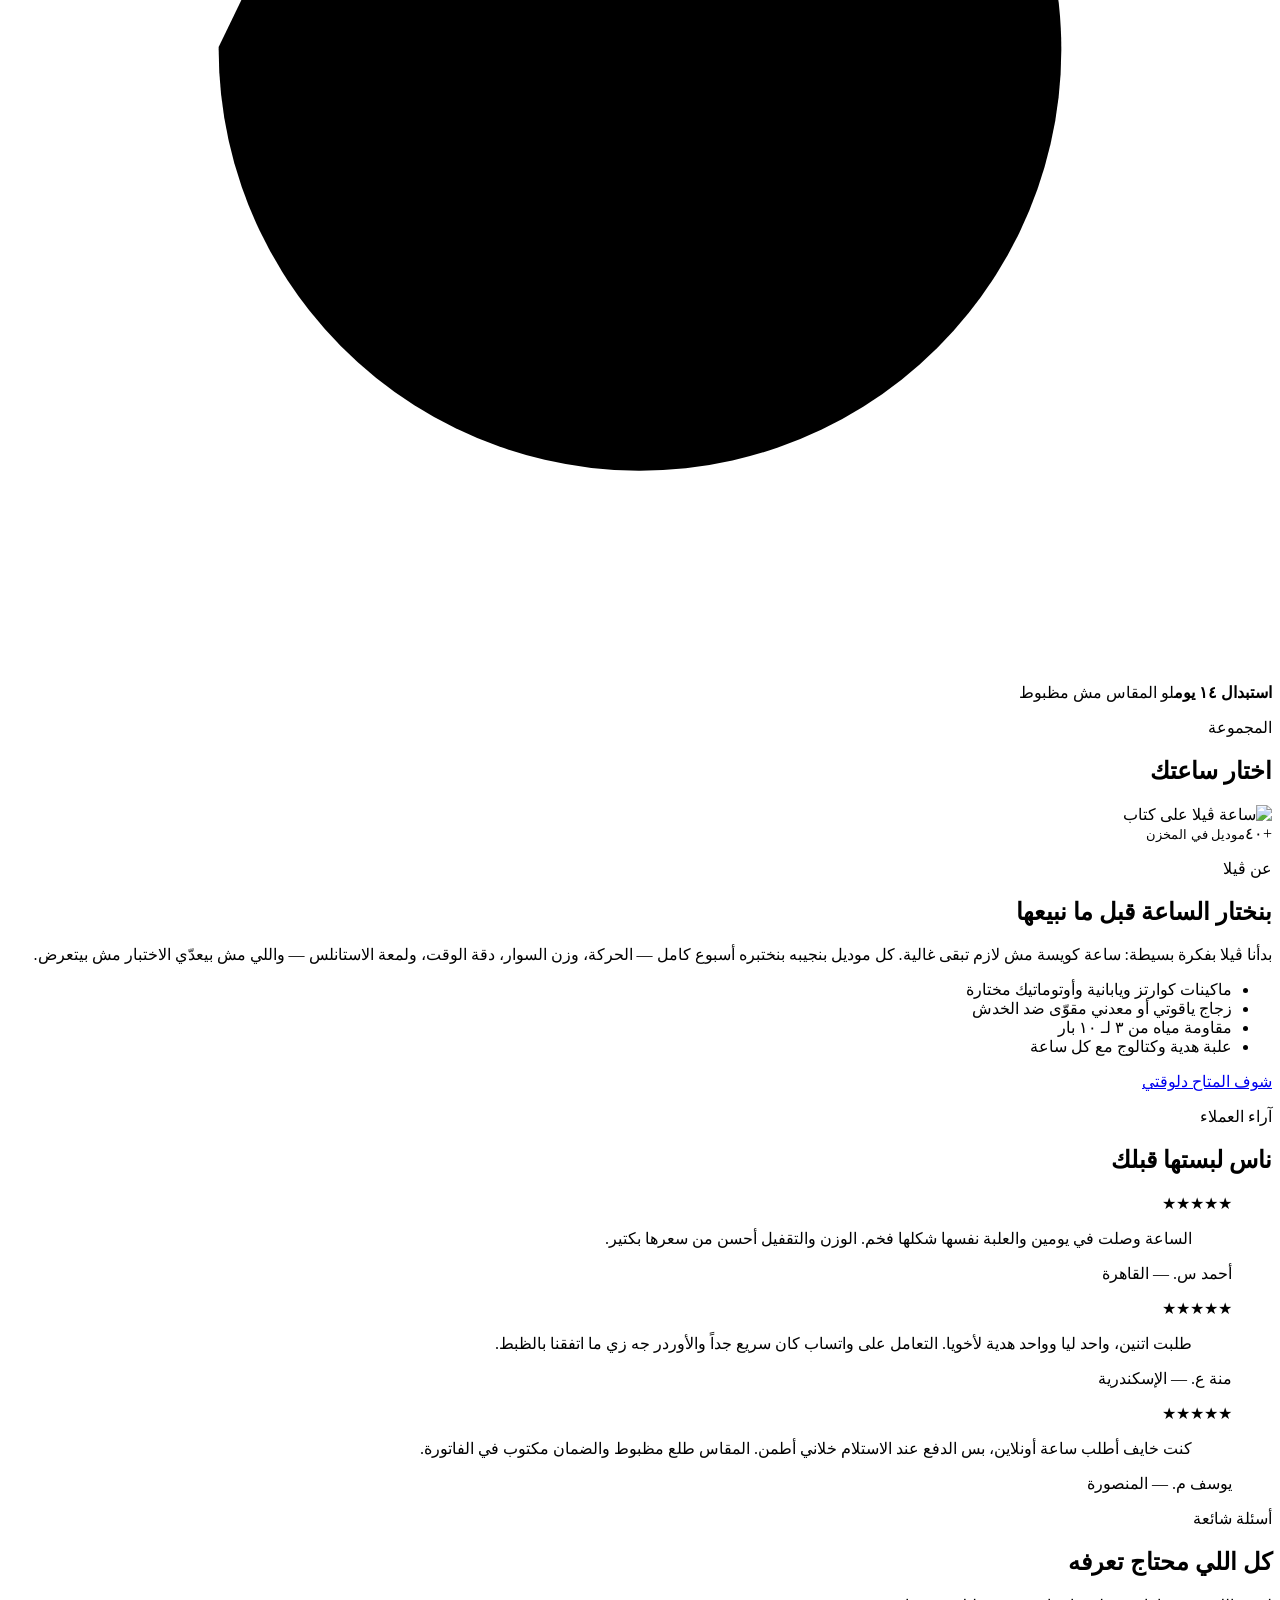
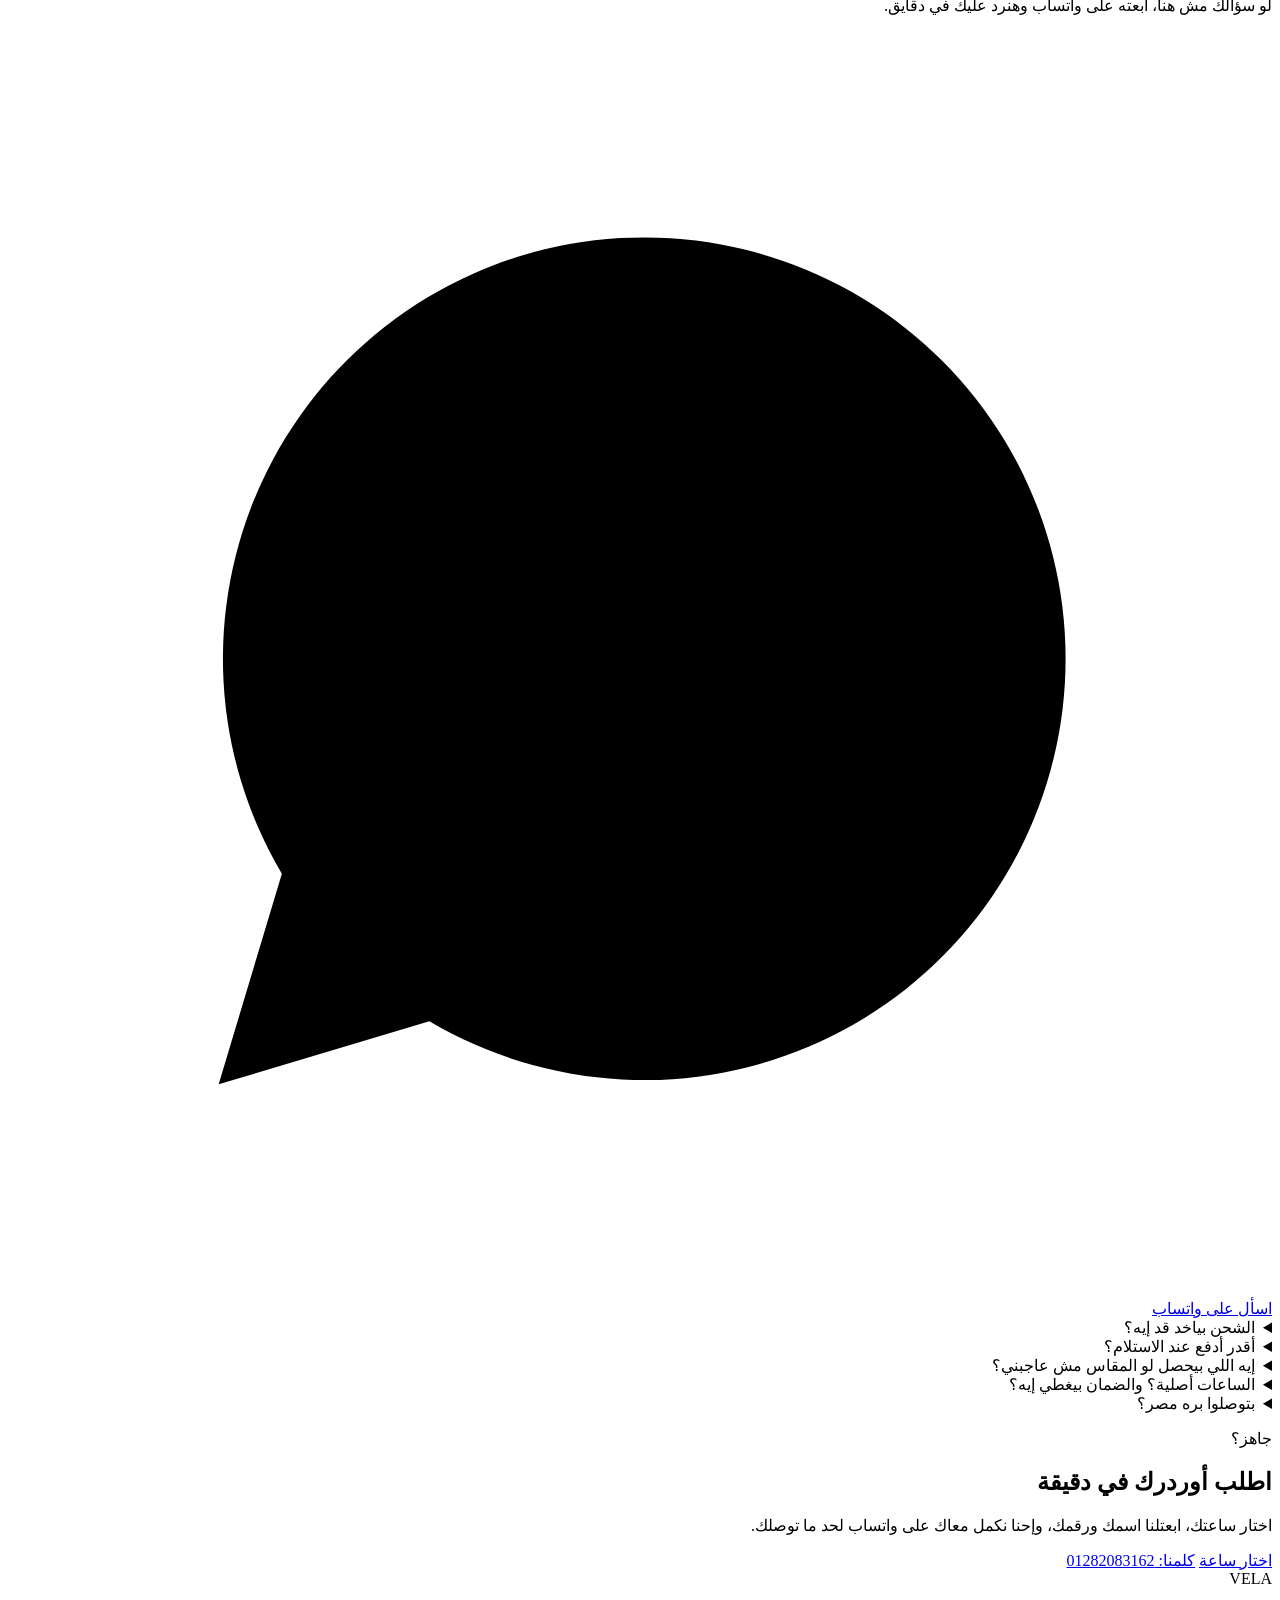
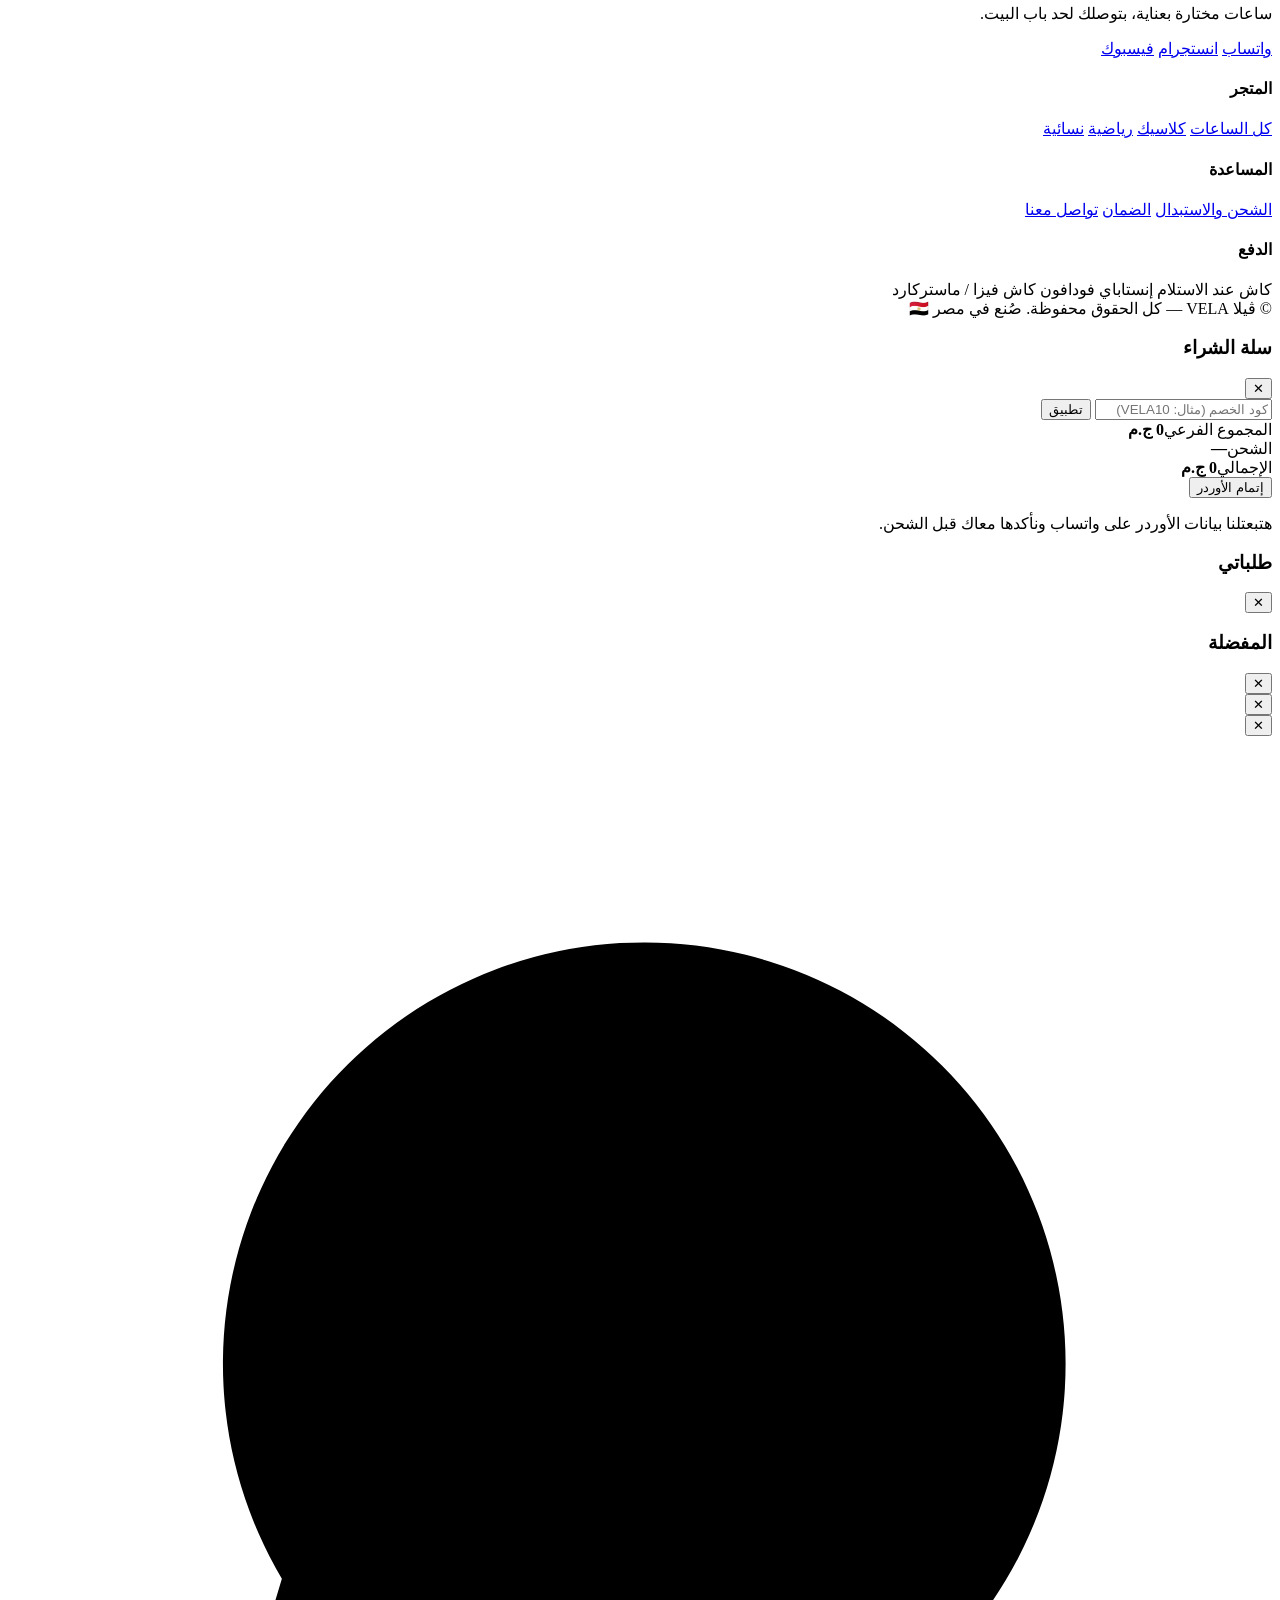
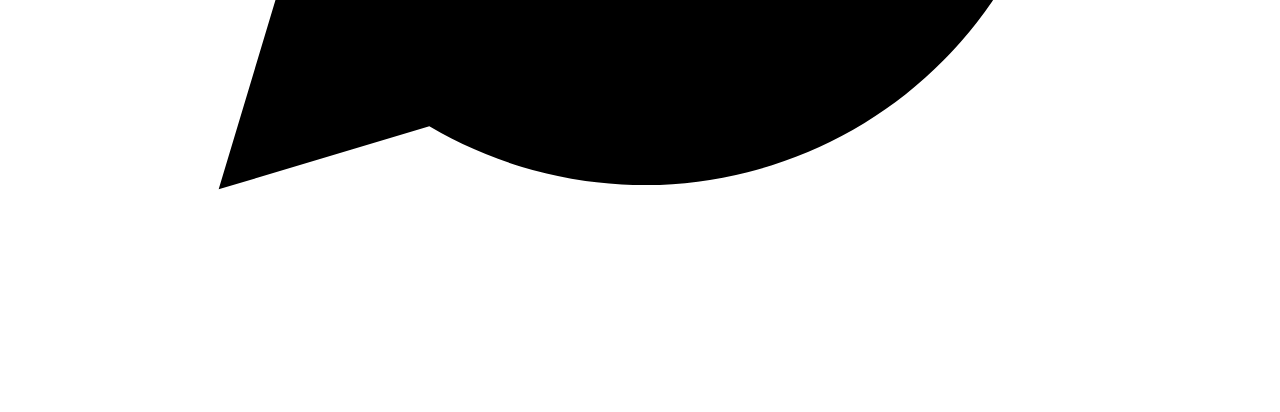
==== commit 174d56ec: "Rename 6-index.html to index.html" ====
--- a/index.html
+++ b/index.html
@@ -25,18 +25,17 @@
 </div>
 
 <header class="site-header" id="header">
-  <div class="wrap header-inner">
+  <div class="wrap header-pill">
     <a class="brand" href="#top" aria-label="VELA">
       <span class="brand-mark">VELA</span>
-      <span class="brand-sub">ڤيلا · ساعات</span>
     </a>
 
     <nav class="nav" id="mainNav">
-      <a href="#shop">الساعات</a>
-      <a href="#story">عن ڤيلا</a>
+      <a href="#shop">المنتج</a>
+      <a href="#story">التقنية</a>
+      <a href="#shop">المتجر</a>
       <a href="#reviews">آراء العملاء</a>
       <a href="#faq">أسئلة شائعة</a>
-      <a href="#contact">تواصل</a>
     </nav>
 
     <div class="header-actions">
@@ -53,9 +52,9 @@
       </button>
       <button class="cart-btn" id="cartBtn" aria-label="السلة">
         <svg viewBox="0 0 24 24" aria-hidden="true"><path d="M6 7h12l1.5 13h-15z"/><path d="M9 7a3 3 0 0 1 6 0"/></svg>
-        <span>السلة</span>
         <span class="cart-count" id="cartCount">0</span>
       </button>
+      <a class="btn-buy" href="#shop">اشتري</a>
       <button class="burger" id="burger" aria-label="القائمة"><span></span><span></span><span></span></button>
     </div>
   </div>
@@ -65,28 +64,30 @@
 
   <section class="hero">
     <div class="wrap hero-inner">
-      <div class="hero-copy">
-        <p class="eyebrow">مجموعة ٢٠٢٦</p>
-        <h1>وقتك يستاهل<br><em>ساعة تليق بيه</em></h1>
-        <p class="lead">ساعات مختارة واحدة واحدة، ماكينات دقيقة، وستايل بيعيش سنين. اطلب من البيت، وادفع لما توصلك.</p>
-        <div class="hero-cta">
-          <a href="#shop" class="btn btn-primary">تسوّق المجموعة</a>
-          <a href="#story" class="btn btn-ghost">ليه ڤيلا؟</a>
+      <span class="hero-badge">جديد</span>
+      <h1 class="hero-title"><strong>VELA</strong> <span>Watch</span></h1>
+      <p class="hero-sub">وقتك، بأحلى شكل.</p>
+      <div class="hero-cta">
+        <a href="#shop" class="btn btn-primary">اطلب هلا</a>
+        <a href="#story" class="btn btn-outline-navy">اعرف اكثر</a>
+      </div>
+
+      <div class="hero-stage">
+        <img class="hero-watch" src="hero.jpg" alt="ساعة ڤيلا بسوار برتقالي">
+        <div class="spec-card spec-a">
+          <span class="spec-dot"></span>
+          <div><strong>7 أيام</strong><small>بطارية</small></div>
         </div>
-        <div class="hero-stats">
-          <div><strong>+١٢ ألف</strong><span>عميل في مصر</span></div>
-          <div><strong>سنتين</strong><span>ضمان الماكينة</span></div>
-          <div><strong>٤.٩/٥</strong><span>تقييم العملاء</span></div>
+        <div class="spec-card spec-b">
+          <span class="spec-dot"></span>
+          <div><strong>تيتانيوم</strong><small>خفيف ومتين</small></div>
         </div>
       </div>
-      <div class="hero-visual">
-        <div class="hero-frame">
-          <img src="https://images.unsplash.com/photo-1524805444758-089113d48a6d?auto=format&fit=crop&w=900&q=80" alt="ساعة ڤيلا كلاسيك بسوار جلدي" loading="eager">
-        </div>
-        <div class="hero-tag">
-          <span class="tag-dot"></span>
-          <div><strong>سوار برتقالي</strong><small>إصدار محدود</small></div>
-        </div>
+
+      <div class="hero-stats">
+        <div><strong>+١٢ ألف</strong><span>عميل في مصر</span></div>
+        <div><strong>سنتين</strong><span>ضمان الماكينة</span></div>
+        <div><strong>٤.٩/٥</strong><span>تقييم العملاء</span></div>
       </div>
     </div>
   </section>
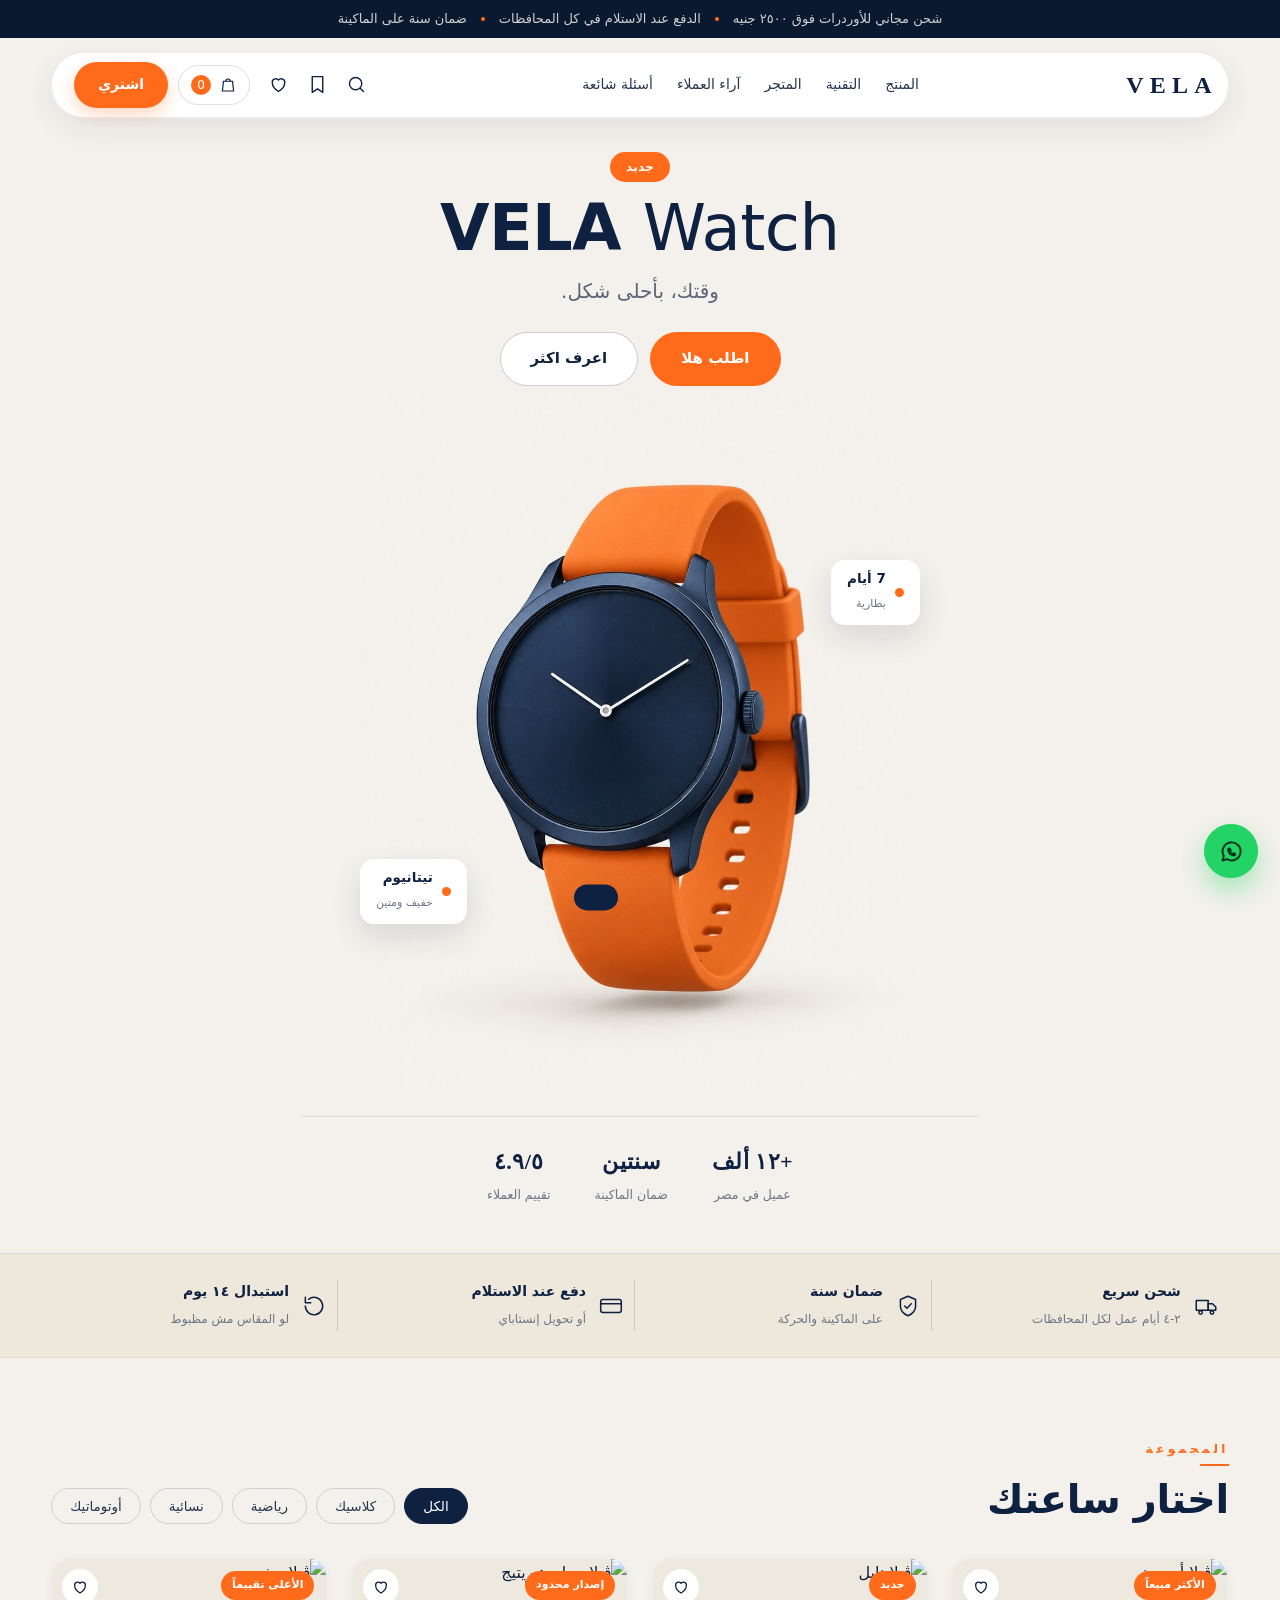
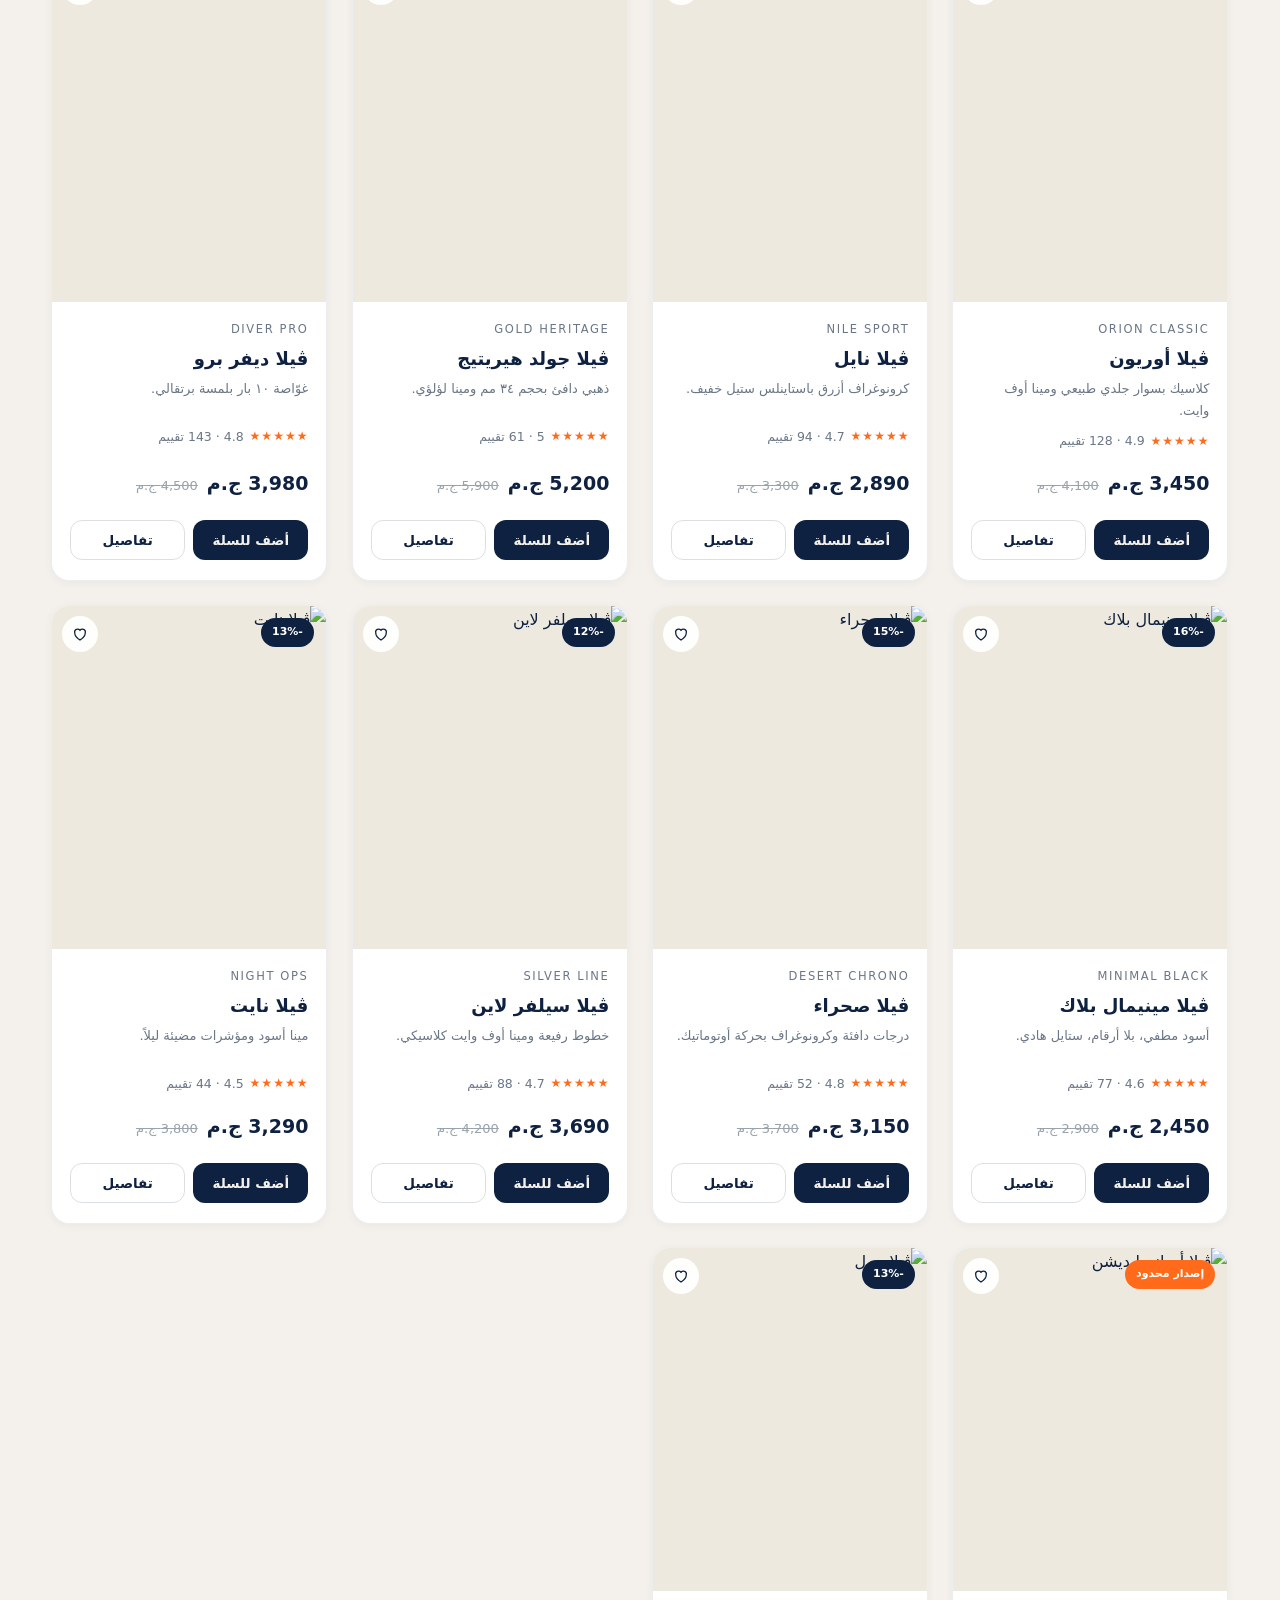
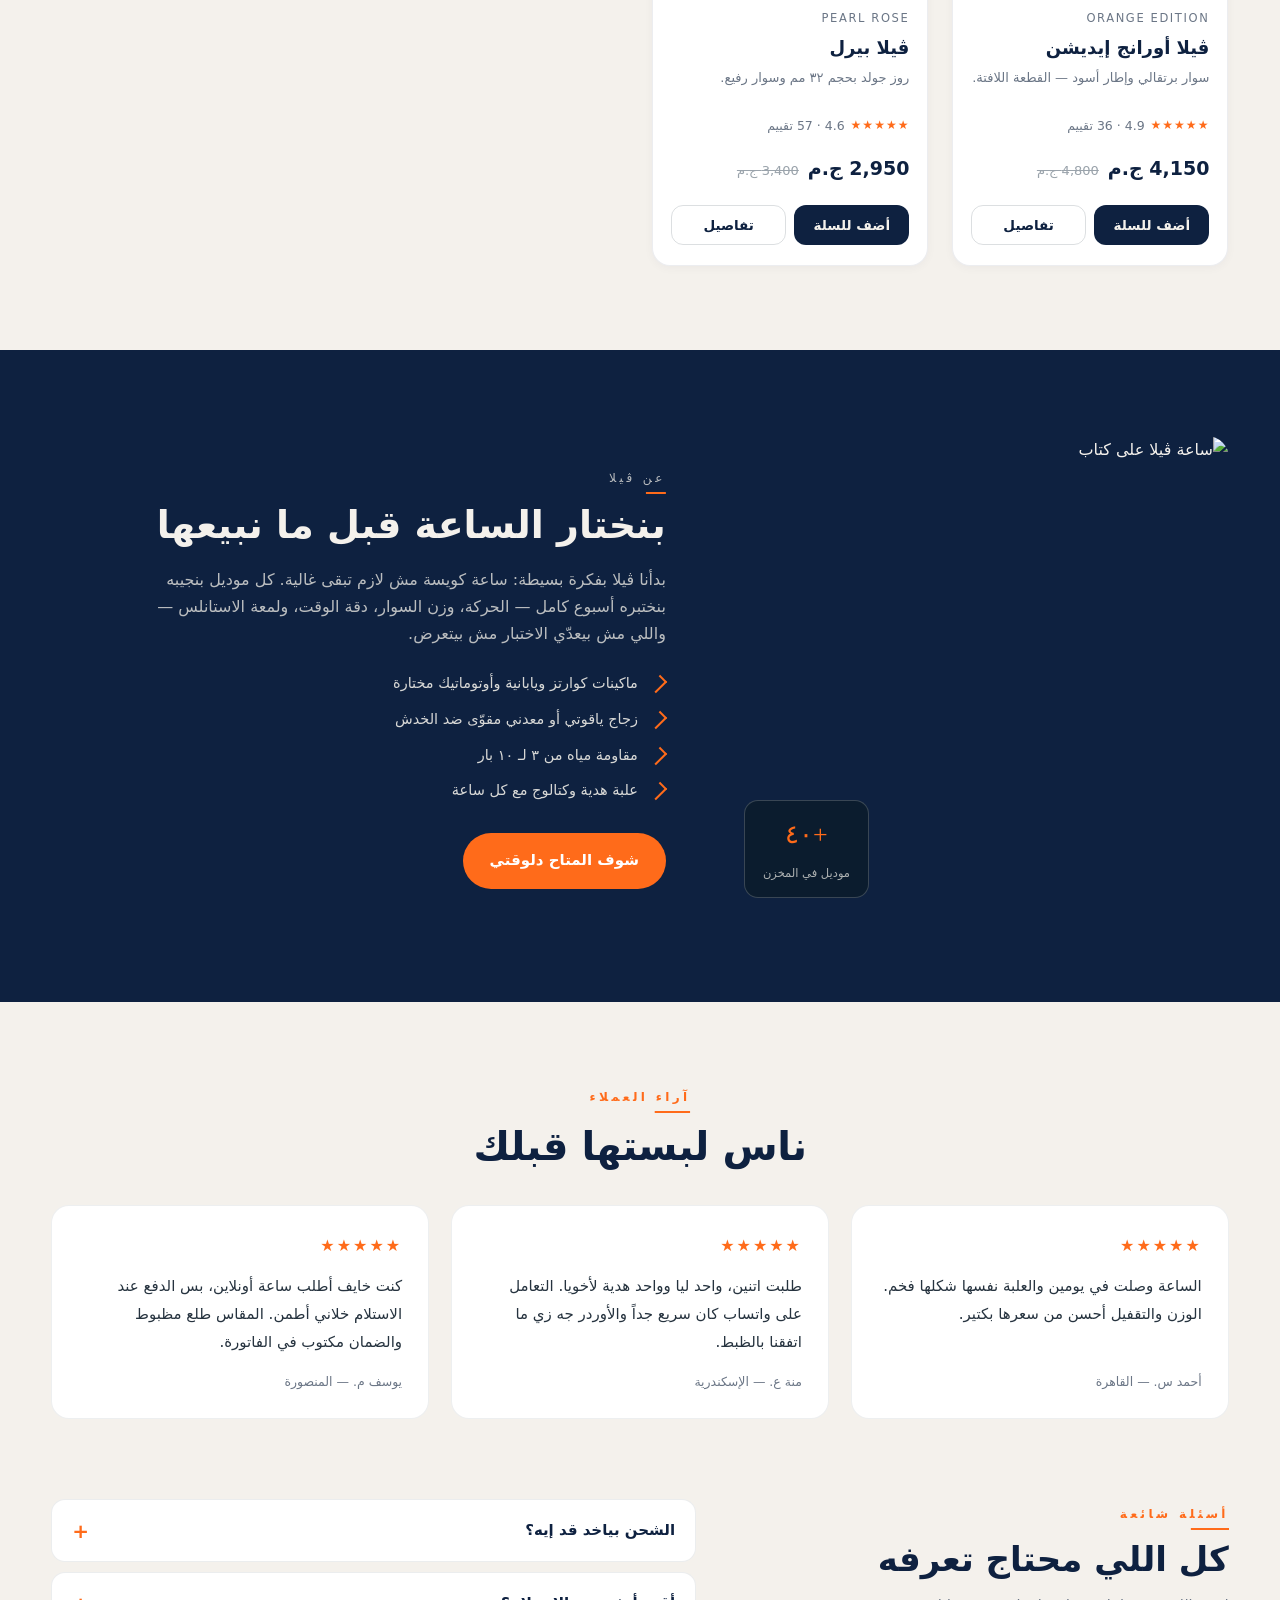
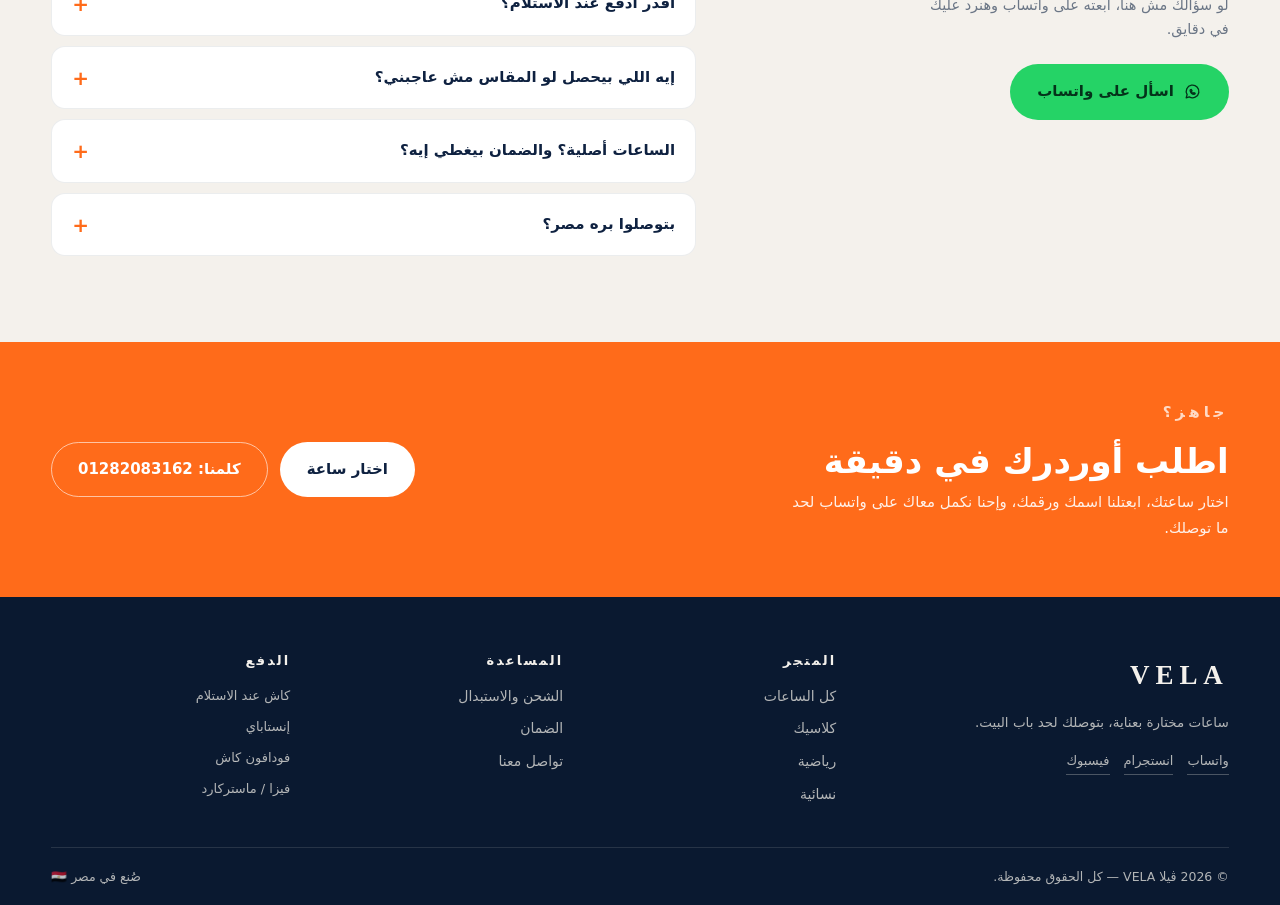
==== commit 3c6691b4: "Add premium motion layer, remove dial ticks from hero watch" ====
--- a/index.html
+++ b/index.html
@@ -10,6 +10,7 @@
 <link rel="preconnect" href="https://fonts.gstatic.com" crossorigin>
 <link href="https://fonts.googleapis.com/css2?family=Tajawal:wght@300;400;500;700;800&family=Cormorant+Garamond:wght@500;600;700&display=swap" rel="stylesheet">
 <link rel="stylesheet" href="styles.css">
+<link rel="stylesheet" href="anim.css">
 <link rel="icon" href="data:image/svg+xml,%3Csvg xmlns='http://www.w3.org/2000/svg' viewBox='0 0 64 64'%3E%3Crect width='64' height='64' rx='14' fill='%230B1C2C'/%3E%3Ctext x='32' y='44' font-family='Georgia' font-size='34' fill='%23F4F1EA' text-anchor='middle'%3EV%3C/text%3E%3Ccircle cx='32' cy='32' r='27' fill='none' stroke='%23E2622C' stroke-width='2'/%3E%3C/svg%3E">
 </head>
 <body>
@@ -343,5 +344,6 @@
 
 <script src="products.js"></script>
 <script src="app.js"></script>
+<script src="anim.js"></script>
 </body>
 </html>
--- a/styles.css
+++ b/styles.css
@@ -0,0 +1,499 @@
+/* ================= VELA store ================= */
+:root{
+  --navy:#0B1C2C;
+  --navy-2:#071320;
+  --navy-3:#12283c;
+  --off:#F4F1EA;
+  --cream:#E9E3D6;
+  --orange:#E2622C;
+  --orange-dk:#C74F1E;
+  --ink:#141C24;
+  --muted:#6C7883;
+  --line:rgba(11,28,44,.14);
+  --radius:18px;
+  --shadow:0 18px 45px rgba(11,28,44,.12);
+  --shadow-sm:0 6px 18px rgba(11,28,44,.08);
+  --head:"Cormorant Garamond","Tajawal",serif;
+  --body:"Tajawal","Segoe UI",system-ui,sans-serif;
+}
+*{box-sizing:border-box}
+[hidden]{display:none!important}
+html{scroll-behavior:smooth}
+body{
+  margin:0;background:var(--off);color:var(--ink);
+  font-family:var(--body);font-size:16px;line-height:1.7;
+  -webkit-font-smoothing:antialiased;
+}
+img{max-width:100%;display:block}
+a{color:inherit;text-decoration:none}
+button{font-family:inherit;cursor:pointer}
+h1,h2,h3,h4{margin:0;line-height:1.25;font-weight:700}
+p{margin:0}
+.wrap{width:min(1180px,92vw);margin-inline:auto}
+.muted{color:var(--muted)}
+
+/* ---------- announcement ---------- */
+.announce{background:var(--navy-2);color:rgba(244,241,234,.82);font-size:13px}
+.announce-inner{display:flex;gap:14px;justify-content:center;align-items:center;height:38px;flex-wrap:nowrap;overflow:hidden;white-space:nowrap}
+.announce .dot{width:4px;height:4px;border-radius:50%;background:var(--orange)}
+
+/* ---------- header ---------- */
+.site-header{position:sticky;top:0;z-index:60;background:rgba(244,241,234,.94);backdrop-filter:blur(10px);border-bottom:1px solid var(--line)}
+.header-inner{display:flex;align-items:center;gap:26px;height:76px}
+.brand{display:flex;flex-direction:column;line-height:1}
+.brand-mark{font-family:var(--head);font-size:27px;font-weight:700;letter-spacing:.22em;color:var(--navy)}
+.brand-sub{font-size:10.5px;letter-spacing:.18em;color:var(--muted);margin-top:5px}
+.nav{display:flex;gap:26px;margin-inline-start:auto;font-size:14.5px;font-weight:500}
+.nav a{position:relative;padding:6px 0;color:#22303c}
+.nav a::after{content:"";position:absolute;inset-inline-start:0;bottom:0;width:0;height:2px;background:var(--orange);transition:width .25s}
+.nav a:hover::after{width:100%}
+.header-actions{display:flex;align-items:center;gap:6px;margin-inline-start:auto}
+.icon-btn{background:none;border:0;padding:8px;border-radius:50%;display:grid;place-items:center;position:relative;color:var(--navy)}
+.icon-btn:hover{background:rgba(11,28,44,.06)}
+.icon-btn svg{width:21px;height:21px;fill:none;stroke:currentColor;stroke-width:1.6;stroke-linecap:round;stroke-linejoin:round}
+.badge[hidden]{display:none}
+.badge{position:absolute;top:1px;inset-inline-end:0;background:var(--orange);color:#fff;font-size:10px;min-width:16px;height:16px;border-radius:9px;display:grid;place-items:center;padding:0 4px}
+.cart-btn{display:flex;align-items:center;gap:8px;background:var(--navy);color:var(--off);border:0;border-radius:999px;padding:10px 16px;font-size:14px;font-weight:500;margin-inline-start:8px}
+.cart-btn svg{width:18px;height:18px;fill:none;stroke:currentColor;stroke-width:1.6;stroke-linejoin:round}
+.cart-btn:hover{background:var(--navy-3)}
+.cart-count{background:var(--orange);color:#fff;font-size:12px;min-width:20px;height:20px;border-radius:10px;display:grid;place-items:center;padding:0 5px}
+.burger{display:none;flex-direction:column;gap:5px;background:none;border:0;padding:8px}
+.burger span{width:22px;height:2px;background:var(--navy);display:block}
+
+/* ---------- hero ---------- */
+.hero{background:var(--navy);color:var(--off);position:relative;overflow:hidden}
+.hero::before{content:"";position:absolute;inset-inline-start:-10%;top:-30%;width:60%;height:160%;background:radial-gradient(circle at 50% 40%,rgba(226,98,44,.18),transparent 62%)}
+.hero-inner{display:grid;grid-template-columns:1.05fr .95fr;gap:56px;align-items:center;padding:74px 0 82px;position:relative}
+.eyebrow{font-size:12px;letter-spacing:.28em;text-transform:uppercase;color:var(--orange);margin-bottom:14px;font-weight:700}
+.eyebrow.light{color:#F0A27E}
+.hero h1{font-size:clamp(38px,5vw,64px);font-weight:800;letter-spacing:-.5px}
+.hero h1 em{font-style:normal;color:#F0A27E;display:inline-block}
+.lead{color:rgba(244,241,234,.76);max-width:44ch;margin-top:20px;font-size:17px;font-weight:300}
+.hero-cta{display:flex;gap:14px;margin-top:32px;flex-wrap:wrap}
+.btn{display:inline-flex;align-items:center;justify-content:center;gap:9px;border:1px solid transparent;border-radius:999px;padding:14px 26px;font-size:15px;font-weight:600;transition:transform .18s,background .2s,color .2s,border-color .2s}
+.btn:active{transform:translateY(1px)}
+.btn-primary{background:var(--orange);color:#fff}
+.btn-primary:hover{background:var(--orange-dk)}
+.btn-ghost{background:transparent;color:var(--off);border-color:rgba(244,241,234,.32)}
+.btn-ghost:hover{border-color:var(--off)}
+.btn-dark{background:var(--navy);color:var(--off)}
+.btn-dark:hover{background:var(--navy-3)}
+.btn-light{background:var(--off);color:var(--navy)}
+.btn-outline-light{border-color:rgba(244,241,234,.45);color:var(--off)}
+.btn-wa{background:#25D366;color:#04321a}
+.btn-wa:hover{background:#1fbe5b}
+.btn.block{width:100%}
+.btn svg{width:19px;height:19px;fill:none;stroke:currentColor;stroke-width:1.7;stroke-linejoin:round;stroke-linecap:round}
+.hero-stats{display:flex;gap:34px;margin-top:44px;padding-top:26px;border-top:1px solid rgba(244,241,234,.16)}
+.hero-stats strong{display:block;font-size:22px;font-family:var(--head);letter-spacing:.02em}
+.hero-stats span{font-size:12.5px;color:rgba(244,241,234,.6)}
+.hero-visual{position:relative}
+.hero-frame{border-radius:200px 200px 24px 24px;overflow:hidden;border:1px solid rgba(244,241,234,.18);box-shadow:0 30px 80px rgba(0,0,0,.4)}
+.hero-frame img{width:100%;height:520px;object-fit:cover}
+.hero-tag{position:absolute;bottom:22px;inset-inline-start:-14px;background:var(--off);color:var(--navy);border-radius:14px;padding:12px 18px;display:flex;align-items:center;gap:11px;box-shadow:var(--shadow)}
+.hero-tag strong{display:block;font-size:14px}
+.hero-tag small{color:var(--muted);font-size:11.5px}
+.tag-dot{width:12px;height:12px;border-radius:50%;background:var(--orange);box-shadow:0 0 0 4px rgba(226,98,44,.18)}
+
+/* ---------- trust ---------- */
+.trust{background:var(--cream);border-bottom:1px solid var(--line)}
+.trust-grid{display:grid;grid-template-columns:repeat(4,1fr);gap:10px;padding:26px 0}
+.trust-item{display:flex;gap:12px;align-items:center;padding-inline:10px}
+.trust-item + .trust-item{border-inline-start:1px solid var(--line)}
+.trust-item svg{width:26px;height:26px;flex:0 0 auto;fill:none;stroke:var(--navy);stroke-width:1.4;stroke-linecap:round;stroke-linejoin:round}
+.trust-item strong{display:block;font-size:14px}
+.trust-item span{font-size:12px;color:var(--muted)}
+
+/* ---------- sections ---------- */
+section{scroll-margin-top:90px}
+.section-head{display:flex;align-items:flex-end;justify-content:space-between;gap:24px;margin-bottom:34px;flex-wrap:wrap}
+.section-head.center{justify-content:center;text-align:center}
+.section-head h2{font-size:clamp(26px,3.4vw,40px);letter-spacing:-.4px}
+.collection{padding:76px 0 84px}
+
+/* chips */
+.chips{display:flex;gap:9px;flex-wrap:wrap}
+.chip{border:1px solid var(--line);background:transparent;color:#2b3946;border-radius:999px;padding:9px 18px;font-size:13.5px;font-weight:500;transition:.18s}
+.chip:hover{border-color:var(--navy)}
+.chip.active{background:var(--navy);color:var(--off);border-color:var(--navy)}
+
+/* product grid */
+.grid{display:grid;grid-template-columns:repeat(auto-fill,minmax(255px,1fr));gap:24px}
+.card{background:#fff;border-radius:var(--radius);overflow:hidden;border:1px solid rgba(11,28,44,.07);transition:transform .25s,box-shadow .25s;position:relative;display:flex;flex-direction:column}
+.card:hover{transform:translateY(-4px);box-shadow:var(--shadow)}
+.card-media{position:relative;aspect-ratio:4/5;overflow:hidden;background:#eee9de}
+.card-media img{width:100%;height:100%;object-fit:cover;transition:transform .6s}
+.card:hover .card-media img{transform:scale(1.05)}
+.card-badge{position:absolute;top:12px;inset-inline-start:12px;background:var(--orange);color:#fff;font-size:11px;font-weight:700;padding:5px 11px;border-radius:999px}
+.card-badge.sale{background:var(--navy)}
+.wish-btn{position:absolute;top:10px;inset-inline-end:10px;width:36px;height:36px;border-radius:50%;border:0;background:rgba(255,255,255,.92);display:grid;place-items:center;color:var(--navy)}
+.wish-btn svg{width:18px;height:18px;fill:none;stroke:currentColor;stroke-width:1.7}
+.wish-btn.on{color:var(--orange)}
+.wish-btn.on svg{fill:var(--orange);stroke:var(--orange)}
+.card-body{padding:18px 18px 20px;display:flex;flex-direction:column;gap:8px;flex:1}
+.card-cat{font-size:11.5px;letter-spacing:.14em;color:var(--muted);text-transform:uppercase}
+.card h3{font-size:18px}
+.card .short{font-size:13px;color:var(--muted);min-height:40px}
+.card-rating{display:flex;align-items:center;gap:6px;font-size:12.5px;color:var(--muted)}
+.card-rating .stars{color:var(--orange);letter-spacing:1px;font-size:12px}
+.price-row{display:flex;align-items:baseline;gap:9px;margin-top:auto;padding-top:8px}
+.price{font-size:19px;font-weight:800;color:var(--navy)}
+.price small{font-size:12px;font-weight:500;color:var(--muted)}
+.old{font-size:13px;color:#9aa3ab;text-decoration:line-through}
+.card-actions{display:flex;gap:8px;margin-top:12px}
+.card-actions .btn{flex:1;padding:11px 12px;font-size:13.5px;border-radius:12px}
+.btn-outline{border-color:var(--line);color:var(--navy);background:transparent}
+.btn-outline:hover{border-color:var(--navy)}
+.empty{text-align:center;color:var(--muted);padding:40px 0}
+
+/* ---------- story ---------- */
+.story{background:var(--navy);color:var(--off);padding:86px 0}
+.story-inner{display:grid;grid-template-columns:.9fr 1.1fr;gap:60px;align-items:center}
+.story-visual{position:relative;border-radius:22px;overflow:hidden}
+.story-visual img{width:100%;height:480px;object-fit:cover}
+.story-badge{position:absolute;bottom:18px;inset-inline-end:18px;background:rgba(11,28,44,.86);backdrop-filter:blur(6px);border:1px solid rgba(244,241,234,.2);border-radius:14px;padding:12px 18px;text-align:center}
+.story-badge span{display:block;font-family:var(--head);font-size:26px;color:#F0A27E}
+.story-badge small{font-size:11.5px;color:rgba(244,241,234,.7)}
+.story h2{font-size:clamp(26px,3.2vw,38px);margin-bottom:16px}
+.story p{color:rgba(244,241,234,.75);font-weight:300;max-width:52ch}
+.ticks{list-style:none;padding:0;margin:24px 0 30px;display:grid;gap:11px}
+.ticks li{position:relative;padding-inline-start:28px;font-size:14.5px;color:rgba(244,241,234,.88)}
+.ticks li::before{content:"";position:absolute;inset-inline-start:0;top:8px;width:14px;height:8px;border-inline-start:2px solid var(--orange);border-bottom:2px solid var(--orange);transform:rotate(-45deg)}
+
+/* ---------- reviews ---------- */
+.reviews{padding:80px 0;background:var(--off)}
+.review-grid{display:grid;grid-template-columns:repeat(3,1fr);gap:22px}
+.review{background:#fff;border:1px solid rgba(11,28,44,.07);border-radius:var(--radius);padding:26px;margin:0;display:flex;flex-direction:column;gap:14px}
+.review .stars{color:var(--orange);letter-spacing:2px}
+.review blockquote{margin:0;font-size:15px;line-height:1.85;color:#26333f}
+.review figcaption{font-size:12.5px;color:var(--muted);margin-top:auto}
+
+/* ---------- faq ---------- */
+.faq{padding:0 0 86px;background:var(--off)}
+.faq-inner{display:grid;grid-template-columns:.85fr 1.15fr;gap:56px;align-items:start}
+.faq-head h2{font-size:clamp(24px,3vw,34px);margin-bottom:12px}
+.faq-head .muted{font-size:14.5px;max-width:34ch;margin-bottom:22px}
+.faq-list{display:grid;gap:10px}
+.faq-list details{background:#fff;border:1px solid rgba(11,28,44,.08);border-radius:14px;padding:0 20px;transition:.2s}
+.faq-list details[open]{border-color:rgba(226,98,44,.45);box-shadow:var(--shadow-sm)}
+.faq-list summary{cursor:pointer;list-style:none;padding:18px 0;font-weight:600;font-size:15px;display:flex;justify-content:space-between;align-items:center;gap:14px}
+.faq-list summary::-webkit-details-marker{display:none}
+.faq-list summary::after{content:"+";color:var(--orange);font-size:20px;line-height:1}
+.faq-list details[open] summary::after{content:"–"}
+.faq-list p{padding-bottom:18px;color:#4c5a66;font-size:14px}
+
+/* ---------- cta band ---------- */
+.cta-band{background:var(--orange);color:#fff;padding:56px 0}
+.cta-inner{display:flex;align-items:center;justify-content:space-between;gap:36px;flex-wrap:wrap}
+.cta-band h2{font-size:clamp(24px,3vw,34px);margin-bottom:8px}
+.cta-band p{color:rgba(255,255,255,.9);font-size:15px;max-width:46ch}
+.cta-actions{display:flex;gap:12px;flex-wrap:wrap}
+.cta-band .eyebrow{color:rgba(255,255,255,.75)}
+
+/* ---------- footer ---------- */
+.site-footer{background:var(--navy-2);color:rgba(244,241,234,.72);padding:56px 0 0;font-size:14px}
+.footer-inner{display:grid;grid-template-columns:1.5fr 1fr 1fr 1fr;gap:34px;padding-bottom:40px}
+.footer-brand .brand-mark{color:var(--off);display:block;margin-bottom:12px}
+.footer-brand p{max-width:30ch;font-size:13.5px}
+.socials{display:flex;gap:14px;margin-top:16px;font-size:13px}
+.socials a{border-bottom:1px solid rgba(244,241,234,.28);padding-bottom:2px}
+.socials a:hover{color:var(--off);border-color:var(--orange)}
+.footer-col{display:flex;flex-direction:column;gap:9px}
+.footer-col h4{font-size:13px;letter-spacing:.16em;text-transform:uppercase;color:var(--off);margin-bottom:6px}
+.footer-col a:hover{color:#F0A27E}
+.pay{font-size:13px}
+.footer-bottom{display:flex;justify-content:space-between;gap:16px;padding:18px 0;border-top:1px solid rgba(244,241,234,.12);font-size:12.5px;flex-wrap:wrap}
+
+/* ---------- overlay / drawers ---------- */
+.overlay{position:fixed;inset:0;background:rgba(7,19,32,.5);backdrop-filter:blur(2px);z-index:80}
+.drawer{position:fixed;top:0;inset-inline-end:0;height:100%;width:min(430px,94vw);background:var(--off);z-index:90;display:flex;flex-direction:column;transform:translateX(-100%);transition:transform .32s cubic-bezier(.4,0,.2,1);box-shadow:-20px 0 60px rgba(7,19,32,.25)}
+.drawer.open{transform:translateX(0)}
+.drawer-head{display:flex;align-items:center;justify-content:space-between;padding:20px 22px;border-bottom:1px solid var(--line)}
+.drawer-head h3{font-size:18px}
+.drawer-head .close{font-size:16px}
+.drawer-body{padding:18px 22px;overflow-y:auto;flex:1;display:flex;flex-direction:column;gap:14px}
+.drawer-foot{border-top:1px solid var(--line);padding:18px 22px 22px;background:#fff}
+.cart-item{display:grid;grid-template-columns:74px 1fr auto;gap:12px;align-items:center;background:#fff;border:1px solid rgba(11,28,44,.07);border-radius:12px;padding:10px}
+.cart-item img{width:74px;height:86px;object-fit:cover;border-radius:8px}
+.cart-item h4{font-size:14px;margin-bottom:2px}
+.cart-item .meta{font-size:11.5px;color:var(--muted)}
+.cart-item .p{font-size:13.5px;font-weight:700;color:var(--navy);margin-top:4px}
+.qty{display:flex;align-items:center;gap:6px;border:1px solid var(--line);border-radius:999px;padding:2px}
+.qty button{width:26px;height:26px;border:0;background:none;border-radius:50%;font-size:15px;line-height:1;color:var(--navy)}
+.qty button:hover{background:var(--cream)}
+.qty span{min-width:18px;text-align:center;font-size:13px}
+.remove{background:none;border:0;color:#a1554a;font-size:11.5px;padding:2px 0;text-decoration:underline}
+.coupon{display:flex;gap:8px;margin-bottom:14px}
+.coupon input{flex:1;border:1px solid var(--line);background:#fff;border-radius:10px;padding:11px 14px;font-family:inherit;font-size:13.5px}
+.coupon .btn{padding:0 18px;border-radius:10px;font-size:13px}
+.sum{display:flex;justify-content:space-between;font-size:14px;padding:5px 0;color:#3d4a56}
+.sum b{color:var(--navy)}
+.sum.total{border-top:1px solid var(--line);margin-top:8px;padding-top:12px;font-size:16px}
+.sum.total b{font-size:19px}
+.fineprint{font-size:11.5px;color:var(--muted);margin-top:12px;text-align:center}
+.empty-state{text-align:center;color:var(--muted);padding:40px 10px;font-size:14px}
+
+/* ---------- modal ---------- */
+.modal{position:fixed;inset:0;z-index:95;display:grid;place-items:center;padding:20px;background:rgba(7,19,32,.55);backdrop-filter:blur(3px);opacity:0;pointer-events:none;transition:opacity .22s}
+.modal.open{opacity:1;pointer-events:auto}
+.modal-card{background:var(--off);border-radius:22px;width:min(920px,96vw);max-height:92vh;overflow:auto;position:relative;box-shadow:0 40px 90px rgba(7,19,32,.4)}
+.modal-close{position:absolute;top:12px;inset-inline-end:12px;background:rgba(244,241,234,.9);z-index:2;font-size:15px}
+.product-detail{display:grid;grid-template-columns:1fr 1fr}
+.pd-gallery{background:#e6e0d3}
+.pd-gallery img{width:100%;height:100%;min-height:420px;max-height:520px;object-fit:cover}
+.pd-thumbs{display:flex;gap:8px;padding:10px}
+.pd-thumbs img{width:56px;height:64px;object-fit:cover;border-radius:8px;cursor:pointer;opacity:.65;border:2px solid transparent}
+.pd-thumbs img.active{opacity:1;border-color:var(--orange)}
+.pd-info{padding:34px 32px}
+.pd-info .card-cat{font-size:11.5px;letter-spacing:.14em;color:var(--muted)}
+.pd-info h2{font-size:26px;margin:8px 0 10px}
+.pd-info .desc{font-size:14px;color:#4c5a66;margin:14px 0 18px}
+.pd-specs{display:grid;gap:7px;margin:0 0 20px;font-size:13px}
+.pd-specs div{display:flex;justify-content:space-between;border-bottom:1px dashed var(--line);padding-bottom:6px}
+.pd-specs span:first-child{color:var(--muted)}
+.pd-colors{display:flex;gap:8px;flex-wrap:wrap;margin-bottom:18px}
+.pd-colors button{border:1px solid var(--line);background:#fff;border-radius:999px;padding:7px 14px;font-size:12.5px}
+.pd-colors button.active{border-color:var(--navy);background:var(--navy);color:var(--off)}
+.pd-buy{display:flex;gap:10px;align-items:center;margin-top:6px;flex-wrap:wrap}
+.pd-buy .btn{flex:1;min-width:180px}
+.pd-note{font-size:11.5px;color:var(--muted);margin-top:14px;display:flex;gap:6px;align-items:center}
+
+/* ---------- checkout ---------- */
+.checkout-card{width:min(760px,96vw)}
+.checkout-body{padding:32px}
+.checkout-body h2{font-size:24px;margin-bottom:6px}
+.checkout-grid{display:grid;grid-template-columns:1fr 1fr;gap:14px;margin-top:22px}
+.field{display:flex;flex-direction:column;gap:6px}
+.field.full{grid-column:1/-1}
+.field label{font-size:12.5px;font-weight:600;color:#33414d}
+.field input,.field select,.field textarea{border:1px solid var(--line);background:#fff;border-radius:11px;padding:12px 14px;font-family:inherit;font-size:14px;color:var(--ink)}
+.field textarea{min-height:78px;resize:vertical}
+.field input:focus,.field select:focus,.field textarea:focus{outline:2px solid rgba(226,98,44,.35);border-color:var(--orange)}
+.field .err{font-size:11.5px;color:#b4432a;min-height:14px}
+.pay-options{display:grid;gap:9px;margin-top:6px}
+.pay-opt{display:flex;align-items:center;gap:10px;border:1px solid var(--line);background:#fff;border-radius:11px;padding:12px 14px;font-size:13.5px;cursor:pointer}
+.pay-opt input{accent-color:var(--orange)}
+.pay-opt.active{border-color:var(--navy)}
+.order-recap{background:#fff;border:1px solid rgba(11,28,44,.08);border-radius:14px;padding:16px 18px;margin-top:20px;font-size:13.5px}
+.order-recap h4{font-size:13px;letter-spacing:.1em;text-transform:uppercase;color:var(--muted);margin-bottom:10px}
+.recap-line{display:flex;justify-content:space-between;padding:4px 0;color:#3d4a56}
+.recap-line.t{border-top:1px solid var(--line);margin-top:8px;padding-top:10px;font-weight:700;color:var(--navy)}
+.checkout-actions{display:flex;gap:10px;margin-top:18px}
+.checkout-actions .btn{flex:1}
+.success{text-align:center;padding:48px 34px}
+.success .tick{width:64px;height:64px;border-radius:50%;background:rgba(37,211,102,.14);color:#1a9e4b;display:grid;place-items:center;margin:0 auto 18px;font-size:30px}
+.success h2{font-size:26px;margin-bottom:10px}
+.success p{color:#4c5a66;font-size:14.5px;max-width:44ch;margin:0 auto}
+.order-no{display:inline-block;margin:18px 0;background:var(--navy);color:var(--off);border-radius:10px;padding:9px 18px;font-family:var(--head);letter-spacing:.1em;font-size:16px}
+.success .btn{margin-top:8px}
+
+/* ---------- search ---------- */
+.search-overlay{position:fixed;inset:0;z-index:98;background:rgba(7,19,32,.94);color:var(--off);padding:40px 0;overflow-y:auto}
+.search-bar{display:flex;align-items:center;gap:12px;border-bottom:1px solid rgba(244,241,234,.25);padding-bottom:12px}
+.search-bar svg{width:22px;height:22px;fill:none;stroke:rgba(244,241,234,.7);stroke-width:1.6}
+.search-bar input{flex:1;background:none;border:0;color:var(--off);font-family:inherit;font-size:20px;padding:8px 0}
+.search-bar input::placeholder{color:rgba(244,241,234,.45)}
+.search-bar .close{color:var(--off)}
+.search-results{display:grid;grid-template-columns:repeat(auto-fill,minmax(220px,1fr));gap:16px;margin-top:26px}
+.sr-item{display:flex;gap:12px;align-items:center;background:rgba(244,241,234,.06);border:1px solid rgba(244,241,234,.12);border-radius:12px;padding:10px;cursor:pointer}
+.sr-item:hover{background:rgba(244,241,234,.12)}
+.sr-item img{width:56px;height:66px;object-fit:cover;border-radius:8px}
+.sr-item strong{display:block;font-size:14px}
+.sr-item span{font-size:12px;color:rgba(244,241,234,.65)}
+
+/* ---------- toast ---------- */
+.toast{position:fixed;bottom:26px;inset-inline-start:50%;transform:translate(-50%,140%);background:var(--navy);color:var(--off);padding:13px 22px;border-radius:999px;font-size:13.5px;z-index:120;box-shadow:var(--shadow);transition:transform .3s;white-space:nowrap}
+.toast.show{transform:translate(-50%,0)}
+
+/* ---------- whatsapp fab ---------- */
+.wa-fab{position:fixed;bottom:22px;inset-inline-start:22px;width:54px;height:54px;border-radius:50%;background:#25D366;display:grid;place-items:center;z-index:70;box-shadow:0 12px 28px rgba(37,211,102,.4)}
+.wa-fab svg{width:27px;height:27px;fill:none;stroke:#04321a;stroke-width:1.7;stroke-linejoin:round}
+.wa-fab:hover{transform:scale(1.05)}
+
+/* ---------- orders ---------- */
+.order-card{background:#fff;border:1px solid rgba(11,28,44,.08);border-radius:12px;padding:14px 16px;font-size:13px}
+.order-card .top{display:flex;justify-content:space-between;align-items:center;margin-bottom:6px}
+.order-card .no{font-family:var(--head);letter-spacing:.08em;font-size:15px;color:var(--navy)}
+.order-card .st{font-size:11px;background:rgba(37,211,102,.15);color:#1a7f45;border-radius:999px;padding:3px 9px}
+.order-card .items{color:var(--muted);font-size:12px}
+.order-card .tot{margin-top:8px;font-weight:700;color:var(--navy)}
+
+/* ---------- responsive ---------- */
+@media (max-width:980px){
+  .hero-inner{grid-template-columns:1fr;gap:40px;padding:52px 0 64px}
+  .hero-frame img{height:340px}
+  .hero-frame{border-radius:130px 130px 20px 20px}
+  .hero-tag{inset-inline-start:12px}
+  .story-inner,.faq-inner{grid-template-columns:1fr;gap:34px}
+  .story-visual img{height:360px}
+  .review-grid{grid-template-columns:1fr}
+  .footer-inner{grid-template-columns:1fr 1fr;gap:26px}
+  .trust-grid{grid-template-columns:1fr 1fr;gap:18px}
+  .trust-item:nth-child(3){border-inline-start:0}
+  .nav{display:none}
+  .burger{display:flex}
+  .nav.open{display:flex;position:absolute;top:76px;inset-inline:0;background:var(--off);flex-direction:column;gap:0;padding:10px 0;border-bottom:1px solid var(--line);margin:0}
+  .nav.open a{padding:13px 6vw;border-bottom:1px solid rgba(11,28,44,.06)}
+  .product-detail{grid-template-columns:1fr}
+  .pd-gallery img{min-height:260px;max-height:320px}
+  .pd-info{padding:24px 22px}
+}
+@media (max-width:640px){
+  .announce-inner{font-size:11.5px;gap:8px}
+  .announce-inner span:nth-child(4),.announce-inner span:nth-child(5),.announce-inner span:nth-child(6){display:none}
+  .header-inner{height:66px;gap:10px}
+  .brand-mark{font-size:23px}
+  .brand-sub{font-size:9px}
+  .cart-btn span:not(.cart-count){display:none}
+  .cart-btn{padding:9px 12px;margin-inline-start:2px}
+  .icon-btn{padding:6px}
+  .hero h1{font-size:36px}
+  .hero-stats{gap:22px}
+  .hero-stats strong{font-size:18px}
+  .grid{grid-template-columns:repeat(auto-fill,minmax(160px,1fr));gap:14px}
+  .card-body{padding:13px 13px 15px}
+  .card h3{font-size:15px}
+  .card .short{font-size:11.5px;min-height:34px}
+  .price{font-size:16px}
+  .card-actions .btn{font-size:12px;padding:10px 8px}
+  .section-head{margin-bottom:24px}
+  .checkout-grid{grid-template-columns:1fr}
+  .checkout-body{padding:22px 18px}
+  .cta-inner{flex-direction:column;align-items:flex-start}
+  .footer-inner{grid-template-columns:1fr}
+  .wa-fab{width:48px;height:48px;bottom:16px;inset-inline-start:16px}
+  .toast{font-size:12.5px;max-width:88vw;white-space:normal;text-align:center}
+}
+
+/* ================= 2026 restyle: off-white / navy / orange ================= */
+:root{
+  --navy:#0E2140;
+  --navy-2:#0A1930;
+  --navy-3:#1B3457;
+  --off:#F4F1EC;
+  --cream:#EDE7DC;
+  --orange:#FF6B1A;
+  --orange-dk:#E85C0C;
+  --ink:#0E2140;
+  --muted:#6B7686;
+}
+body{background:var(--off);color:var(--navy)}
+.announce{background:var(--navy-2);color:rgba(244,241,236,.85)}
+
+/* header as floating pill */
+.site-header{background:transparent;border-bottom:0;backdrop-filter:none;padding-top:14px}
+.header-pill{
+  display:flex;align-items:center;gap:18px;height:66px;
+  background:#fff;border:1px solid rgba(14,33,64,.07);border-radius:999px;
+  padding:0 10px 0 22px;box-shadow:0 10px 30px rgba(14,33,64,.07);
+}
+.header-pill .brand{margin-inline-end:auto}
+.header-pill .brand-mark{font-size:24px;letter-spacing:.26em;color:var(--navy)}
+.nav{margin-inline:auto;gap:24px;font-size:14px;font-weight:500}
+.nav a{color:#25374f}
+.nav a::after{background:var(--orange)}
+.header-actions{margin-inline-start:auto;gap:2px}
+.icon-btn{color:var(--navy)}
+.btn-buy{
+  background:var(--orange);color:#fff;border-radius:999px;padding:11px 24px;
+  font-size:14px;font-weight:700;margin-inline-start:8px;white-space:nowrap;
+  box-shadow:0 6px 16px rgba(255,107,26,.28)
+}
+.btn-buy:hover{background:var(--orange-dk)}
+.cart-btn{background:transparent;color:var(--navy);border:1px solid rgba(14,33,64,.14);border-radius:999px;padding:9px 12px}
+.cart-btn:hover{background:rgba(14,33,64,.05)}
+.cart-count{background:var(--orange)}
+.badge{background:var(--orange)}
+
+/* hero */
+.hero{background:var(--off);color:var(--navy);overflow:hidden}
+.hero::before{display:none}
+.hero-inner{
+  display:flex;flex-direction:column;align-items:center;text-align:center;
+  padding:34px 0 0;gap:0;position:relative;
+}
+.hero-badge{
+  display:inline-block;background:var(--orange);color:#fff;font-size:12px;font-weight:700;
+  border-radius:999px;padding:5px 16px;letter-spacing:.02em;margin-bottom:14px;
+}
+.hero-title{
+  font-size:clamp(46px,8.2vw,96px);line-height:1;letter-spacing:-.02em;
+  color:var(--navy);margin:0;font-weight:400;
+}
+.hero-title strong{font-weight:800;letter-spacing:-.01em}
+.hero-title span{font-weight:300}
+.hero-sub{font-size:clamp(16px,2.2vw,20px);color:#5A6678;margin-top:14px;font-weight:400}
+.hero-cta{display:flex;gap:12px;margin-top:24px;flex-wrap:wrap;justify-content:center}
+.hero-cta .btn{padding:13px 30px;font-size:15px}
+.btn-outline-navy{border:1px solid rgba(14,33,64,.22);color:var(--navy);background:#fff}
+.btn-outline-navy:hover{border-color:var(--navy)}
+.hero-stage{position:relative;width:min(560px,100%);margin:6px auto -10px}
+.hero-watch{width:100%;height:auto;display:block}
+.spec-card{
+  position:absolute;background:#fff;border-radius:14px;padding:10px 16px;white-space:nowrap;
+  display:flex;align-items:center;gap:9px;box-shadow:0 12px 30px rgba(14,33,64,.12);
+  text-align:start;
+}
+.spec-card strong{display:block;font-size:13.5px;color:var(--navy);line-height:1.3}
+.spec-card small{font-size:11px;color:var(--muted)}
+.spec-dot{width:9px;height:9px;border-radius:50%;background:var(--orange);flex:0 0 auto}
+.spec-a{inset-inline-start:0;top:24%}
+.spec-b{inset-inline-end:0;bottom:24%}
+.hero-stats{
+  display:flex;gap:44px;justify-content:center;margin:34px 0 46px;padding-top:26px;
+  border-top:1px solid rgba(14,33,64,.1);width:min(680px,92vw);
+}
+.hero-stats strong{display:block;font-size:22px;font-family:var(--head);color:var(--navy);letter-spacing:.02em}
+.hero-stats span{font-size:12.5px;color:var(--muted)}
+
+/* sections */
+.trust{background:var(--cream);border-top:1px solid rgba(14,33,64,.06);border-bottom:1px solid rgba(14,33,64,.06)}
+.trust-item svg{stroke:var(--navy)}
+.chip{border-color:rgba(14,33,64,.16);color:#25374f}
+.chip.active{background:var(--navy);border-color:var(--navy);color:#fff}
+.chip:hover{border-color:var(--navy)}
+.card{border-color:rgba(14,33,64,.08);box-shadow:0 2px 10px rgba(14,33,64,.04)}
+.card-badge{background:var(--orange)}
+.card-badge.sale{background:var(--navy)}
+.story{background:var(--navy);color:var(--off)}
+.story-badge span{color:var(--orange)}
+.ticks li::before{border-color:var(--orange)}
+.cta-band{background:var(--orange)}
+.cta-band .btn-light{background:#fff;color:var(--navy)}
+.cta-band .btn-outline-light{border-color:rgba(255,255,255,.6);color:#fff}
+.site-footer{background:var(--navy-2)}
+.faq-list details[open]{border-color:rgba(255,107,26,.5)}
+.faq-list summary::after{color:var(--orange)}
+.review .stars,.card-rating .stars{color:var(--orange)}
+.price{color:var(--navy)}
+.btn-primary{background:var(--orange)}
+.btn-primary:hover{background:var(--orange-dk)}
+.eyebrow{color:var(--orange)}
+.drawer-head h3,.sum b{color:var(--navy)}
+.qty button{color:var(--navy)}
+.pd-colors button.active{background:var(--navy);border-color:var(--navy);color:#fff}
+
+@media (max-width:980px){
+  .header-pill{height:60px;padding:0 6px 0 12px;gap:6px}
+  .header-pill .brand-mark{font-size:20px;letter-spacing:.2em}
+  .nav.open{top:74px;border-radius:18px;margin:0 4vw;box-shadow:0 20px 40px rgba(14,33,64,.14);background:#fff}
+  .btn-buy{padding:9px 16px;font-size:13px;margin-inline-start:4px}
+  .hero-inner{padding-top:26px}
+  .hero-stats{gap:24px;margin:26px 0 36px}
+  .spec-card{padding:8px 12px;border-radius:12px}
+  .spec-card strong{font-size:12px}
+  .spec-card small{font-size:10px}
+}
+@media (max-width:640px){
+  .hero-title{font-size:52px}
+  .hero-sub{font-size:15px}
+  .hero-cta .btn{padding:12px 24px;font-size:14px}
+  .hero-stage{width:100%}
+  .spec-a{top:20%}
+  .spec-b{bottom:20%}
+  #searchBtn,#ordersBtn{display:none}
+  .cart-btn{display:flex}
+  .hero-stats strong{font-size:17px}
+  .hero-stats span{font-size:11px}
+  .btn-buy{padding:8px 14px;font-size:12.5px}
+}
--- a/anim.css
+++ b/anim.css
@@ -0,0 +1,141 @@
+/* VELA motion layer: transform/opacity only, respects prefers-reduced-motion */
+:root{--ease-out:cubic-bezier(.22,1,.36,1);--ease-spring:cubic-bezier(.34,1.56,.64,1)}
+
+/* scroll progress */
+.scroll-bar{position:fixed;top:0;inset-inline:0;height:3px;background:#FF6B1A;transform-origin:right center;transform:scaleX(0);z-index:200;pointer-events:none}
+
+/* header */
+.site-header{animation:hdrIn .8s var(--ease-out) both;transition:box-shadow .35s}
+.site-header.scrolled{box-shadow:0 10px 30px rgba(14,33,64,.12)}
+.header-pill{transition:transform .35s var(--ease-out)}
+.site-header.scrolled .header-pill{transform:scale(.985)}
+@keyframes hdrIn{from{transform:translateY(-100%);opacity:0}to{transform:none;opacity:1}}
+.nav a{position:relative}
+.nav a::after{content:"";position:absolute;inset-inline:0;bottom:-4px;height:2px;background:#FF6B1A;transform:scaleX(0);transform-origin:right;transition:transform .35s var(--ease-out)}
+.nav a:hover::after{transform:scaleX(1);transform-origin:left}
+.icon-btn,.cart-btn,.btn-buy,.wish-btn{transition:transform .25s var(--ease-spring),background-color .25s,box-shadow .25s}
+.icon-btn:hover,.cart-btn:hover{transform:translateY(-2px) scale(1.08)}
+.icon-btn:active,.cart-btn:active,.wish-btn:active{transform:scale(.88)}
+.btn-buy:hover{transform:translateY(-2px);box-shadow:0 10px 22px rgba(255,107,26,.35)}
+.cart-count.bump,.badge.bump{animation:bump .55s var(--ease-spring)}
+@keyframes bump{0%{transform:scale(1)}35%{transform:scale(1.7)}100%{transform:scale(1)}}
+
+/* hero entrance */
+.hero-badge{animation:popIn .8s var(--ease-spring) .15s both}
+.hero-title{animation:titleIn 1.1s var(--ease-out) .3s both}
+.hero-sub{animation:fadeUp .9s var(--ease-out) .7s both}
+.hero-cta{animation:fadeUp .9s var(--ease-out) .85s both}
+.hero-stage{animation:stageIn 1.3s var(--ease-out) .5s both}
+.hero-watch{will-change:transform;animation:floaty 7s ease-in-out 1.8s infinite;transform:translate3d(var(--px,0),var(--py,0),0)}
+.spec-card{animation:popIn .9s var(--ease-spring) 1.3s both,bob 6s ease-in-out 2.3s infinite}
+.spec-b{animation-delay:1.55s,2.6s}
+.spec-dot{position:relative}
+.spec-dot::after{content:"";position:absolute;inset:-4px;border-radius:50%;border:2px solid #FF6B1A;opacity:0;animation:ping 2.4s ease-out 2s infinite}
+.hero-stats>div{animation:fadeUp .9s var(--ease-out) both}
+.hero-stats>div:nth-child(1){animation-delay:1.5s}
+.hero-stats>div:nth-child(2){animation-delay:1.65s}
+.hero-stats>div:nth-child(3){animation-delay:1.8s}
+@keyframes titleIn{from{opacity:0;transform:translateY(46px) scale(.96);filter:blur(8px)}to{opacity:1;transform:none;filter:blur(0)}}
+@keyframes fadeUp{from{opacity:0;transform:translateY(26px)}to{opacity:1;transform:none}}
+@keyframes popIn{from{opacity:0;transform:scale(.6) translateY(16px)}to{opacity:1;transform:none}}
+@keyframes stageIn{from{opacity:0;transform:translateY(70px) scale(.9)}to{opacity:1;transform:none}}
+@keyframes floaty{0%,100%{translate:0 0;rotate:0deg}50%{translate:0 -12px;rotate:.6deg}}
+@keyframes bob{0%,100%{translate:0 0}50%{translate:0 -9px}}
+@keyframes ping{0%{opacity:.7;transform:scale(.6)}100%{opacity:0;transform:scale(2.2)}}
+
+/* scroll reveal */
+.js .rv:not(.in):not(.seen){opacity:0}
+.rv.in{animation:rvUp .9s var(--ease-out) both;animation-delay:calc(var(--i,0) * 80ms)}
+.rv.in.from-side{animation-name:rvSide}
+.rv.in.zoom{animation-name:rvZoom}
+@keyframes rvUp{from{opacity:0;transform:translateY(48px) scale(.97)}to{opacity:1;transform:none}}
+@keyframes rvSide{from{opacity:0;transform:translateX(-60px)}to{opacity:1;transform:none}}
+@keyframes rvZoom{from{opacity:0;transform:scale(.9)}to{opacity:1;transform:none}}
+.eyebrow{position:relative;display:inline-block}
+.eyebrow::after{content:"";position:absolute;inset-inline-start:0;bottom:-6px;height:2px;width:100%;background:#FF6B1A;transform:scaleX(0);transform-origin:right;transition:transform .9s var(--ease-out) .3s}
+.rv.in .eyebrow::after,.in .eyebrow::after{transform:scaleX(.35)}
+
+/* cards */
+.card{will-change:transform}
+.card.tilt{transform:perspective(900px) rotateX(var(--rx,0deg)) rotateY(var(--ry,0deg)) translateY(-6px);transition:transform .12s linear,box-shadow .25s}
+.card-media::after{content:"";position:absolute;inset:0;background:linear-gradient(115deg,transparent 35%,rgba(255,255,255,.35) 50%,transparent 65%);transform:translateX(120%);transition:transform .8s var(--ease-out);pointer-events:none}
+.card:hover .card-media::after{transform:translateX(-120%)}
+.card-badge{animation:popIn .7s var(--ease-spring) .4s both}
+.trust-item svg{transition:transform .5s var(--ease-spring)}
+.trust-item:hover svg{transform:scale(1.2) rotate(-8deg)}
+.review{transition:transform .35s var(--ease-out),box-shadow .35s}
+.review:hover{transform:translateY(-8px);box-shadow:0 22px 44px rgba(14,33,64,.14)}
+.chip{transition:transform .25s var(--ease-spring),background-color .25s,color .25s}
+.chip:hover{transform:translateY(-2px)}
+.chip:active{transform:scale(.93)}
+.chip.active{animation:chipPop .5s var(--ease-spring)}
+@keyframes chipPop{0%{transform:scale(.88)}100%{transform:scale(1)}}
+.faq-list details[open] > :not(summary){animation:fadeUp .45s var(--ease-out) both}
+.faq-list summary::after{transition:transform .35s var(--ease-spring)}
+.faq-list details[open] summary::after{transform:rotate(135deg)}
+.story-visual img{transition:transform 1.4s var(--ease-out)}
+.story-visual:hover img{transform:scale(1.06)}
+.story-badge{animation:bob 5s ease-in-out infinite}
+
+/* buttons: shine + press + ripple */
+.btn{position:relative;overflow:hidden;transition:transform .3s var(--ease-spring),box-shadow .3s,background-color .25s,color .25s,border-color .25s}
+.btn:hover{transform:translateY(-3px)}
+.btn:active{transform:translateY(0) scale(.96)}
+.btn-primary::after{content:"";position:absolute;top:0;bottom:0;width:40%;inset-inline-start:-60%;background:linear-gradient(100deg,transparent,rgba(255,255,255,.45),transparent);transform:skewX(-20deg);animation:shine 4.2s ease-in-out 2.5s infinite;pointer-events:none}
+@keyframes shine{0%,60%{inset-inline-start:-60%}100%{inset-inline-start:130%}}
+.ripple{position:absolute;border-radius:50%;background:rgba(255,255,255,.45);transform:scale(0);animation:ripple .65s ease-out forwards;pointer-events:none}
+@keyframes ripple{to{transform:scale(3.2);opacity:0}}
+
+/* overlay, drawers, modals */
+.overlay{animation:fadeIn .4s ease both}
+@keyframes fadeIn{from{opacity:0}to{opacity:1}}
+.drawer{transition:transform .6s var(--ease-out)}
+.modal{transition:opacity .35s ease}
+.modal .modal-card{transform:translateY(60px) scale(.9);opacity:0;transition:transform .6s var(--ease-spring),opacity .35s}
+.modal.open .modal-card{transform:none;opacity:1}
+.drawer.fresh .drawer-head{animation:fadeUp .5s var(--ease-out) .15s both}
+.drawer.fresh .drawer-body>*{animation:slideIn .6s var(--ease-out) both;animation-delay:calc(.2s + var(--k,0) * 70ms)}
+.drawer.fresh .drawer-foot{animation:fadeUp .6s var(--ease-out) .45s both}
+.modal.fresh .modal-close{animation:popIn .6s var(--ease-spring) .35s both}
+.modal.fresh .pd-gallery{animation:rvZoom .8s var(--ease-out) .15s both}
+.modal.fresh .pd-thumbs img{animation:popIn .5s var(--ease-spring) both;animation-delay:calc(.35s + var(--k,0) * 70ms)}
+.modal.fresh .pd-info>*{animation:fadeUp .6s var(--ease-out) both;animation-delay:calc(.2s + var(--k,0) * 60ms)}
+.modal.fresh #checkoutBody>*,.modal.fresh #checkoutBody form>*{animation:fadeUp .55s var(--ease-out) both;animation-delay:calc(.15s + var(--k,0) * 50ms)}
+@keyframes slideIn{from{opacity:0;transform:translateX(-40px)}to{opacity:1;transform:none}}
+.pay-opt{transition:transform .25s var(--ease-spring),border-color .25s,background-color .25s}
+.pay-opt:hover{transform:translateY(-2px)}
+.pay-opt.active{animation:chipPop .45s var(--ease-spring)}
+.pd-colors button,.pd-thumbs img{transition:transform .25s var(--ease-spring),border-color .25s,opacity .25s}
+.pd-colors button:hover,.pd-thumbs img:hover{transform:translateY(-2px)}
+#pdMain.swap{animation:rvZoom .5s var(--ease-out)}
+.cart-item{transition:transform .25s,box-shadow .25s}
+
+/* search overlay */
+.search-overlay:not([hidden]){animation:searchIn .45s var(--ease-out) both}
+@keyframes searchIn{from{opacity:0;transform:translateY(-24px)}to{opacity:1;transform:none}}
+.search-bar{animation:fadeUp .6s var(--ease-out) .1s both}
+.sr-item{animation:popIn .45s var(--ease-spring) both;animation-delay:calc(var(--k,0) * 45ms)}
+
+/* toast + fab */
+.toast{transition:transform .55s var(--ease-spring)}
+.fly-dot{position:fixed;z-index:300;width:16px;height:16px;border-radius:50%;background:#FF6B1A;box-shadow:0 0 0 4px rgba(255,107,26,.25);pointer-events:none;left:0;top:0}
+.wa-fab{animation:popIn .8s var(--ease-spring) 2.2s both}
+.wa-fab::before{content:"";position:absolute;inset:0;border-radius:50%;background:#25D366;opacity:.5;animation:ping 2.6s ease-out 3s infinite;z-index:-1}
+.wa-fab{transition:transform .3s var(--ease-spring)}
+.wa-fab:hover{transform:scale(1.12) rotate(-6deg)}
+.wish-btn.on svg{animation:heart .6s var(--ease-spring)}
+@keyframes heart{0%{transform:scale(.5)}60%{transform:scale(1.35)}100%{transform:scale(1)}}
+
+@media (hover:none){.card.tilt{transform:none}}
+@media (max-width:640px){
+  .hero-watch{animation-duration:8s}
+  .rv.in{animation-duration:.7s}
+  @keyframes rvUp{from{opacity:0;transform:translateY(30px)}to{opacity:1;transform:none}}
+}
+@media (prefers-reduced-motion:reduce){
+  *,*::before,*::after{animation-duration:.01ms!important;animation-delay:0s!important;animation-iteration-count:1!important;transition-duration:.01ms!important;transition-delay:0s!important;scroll-behavior:auto!important}
+  .js .rv:not(.in):not(.seen){opacity:1}
+  .scroll-bar,.fly-dot{display:none}
+  .hero-watch{animation:none!important}
+}
+.drawer:not(.open){box-shadow:none}
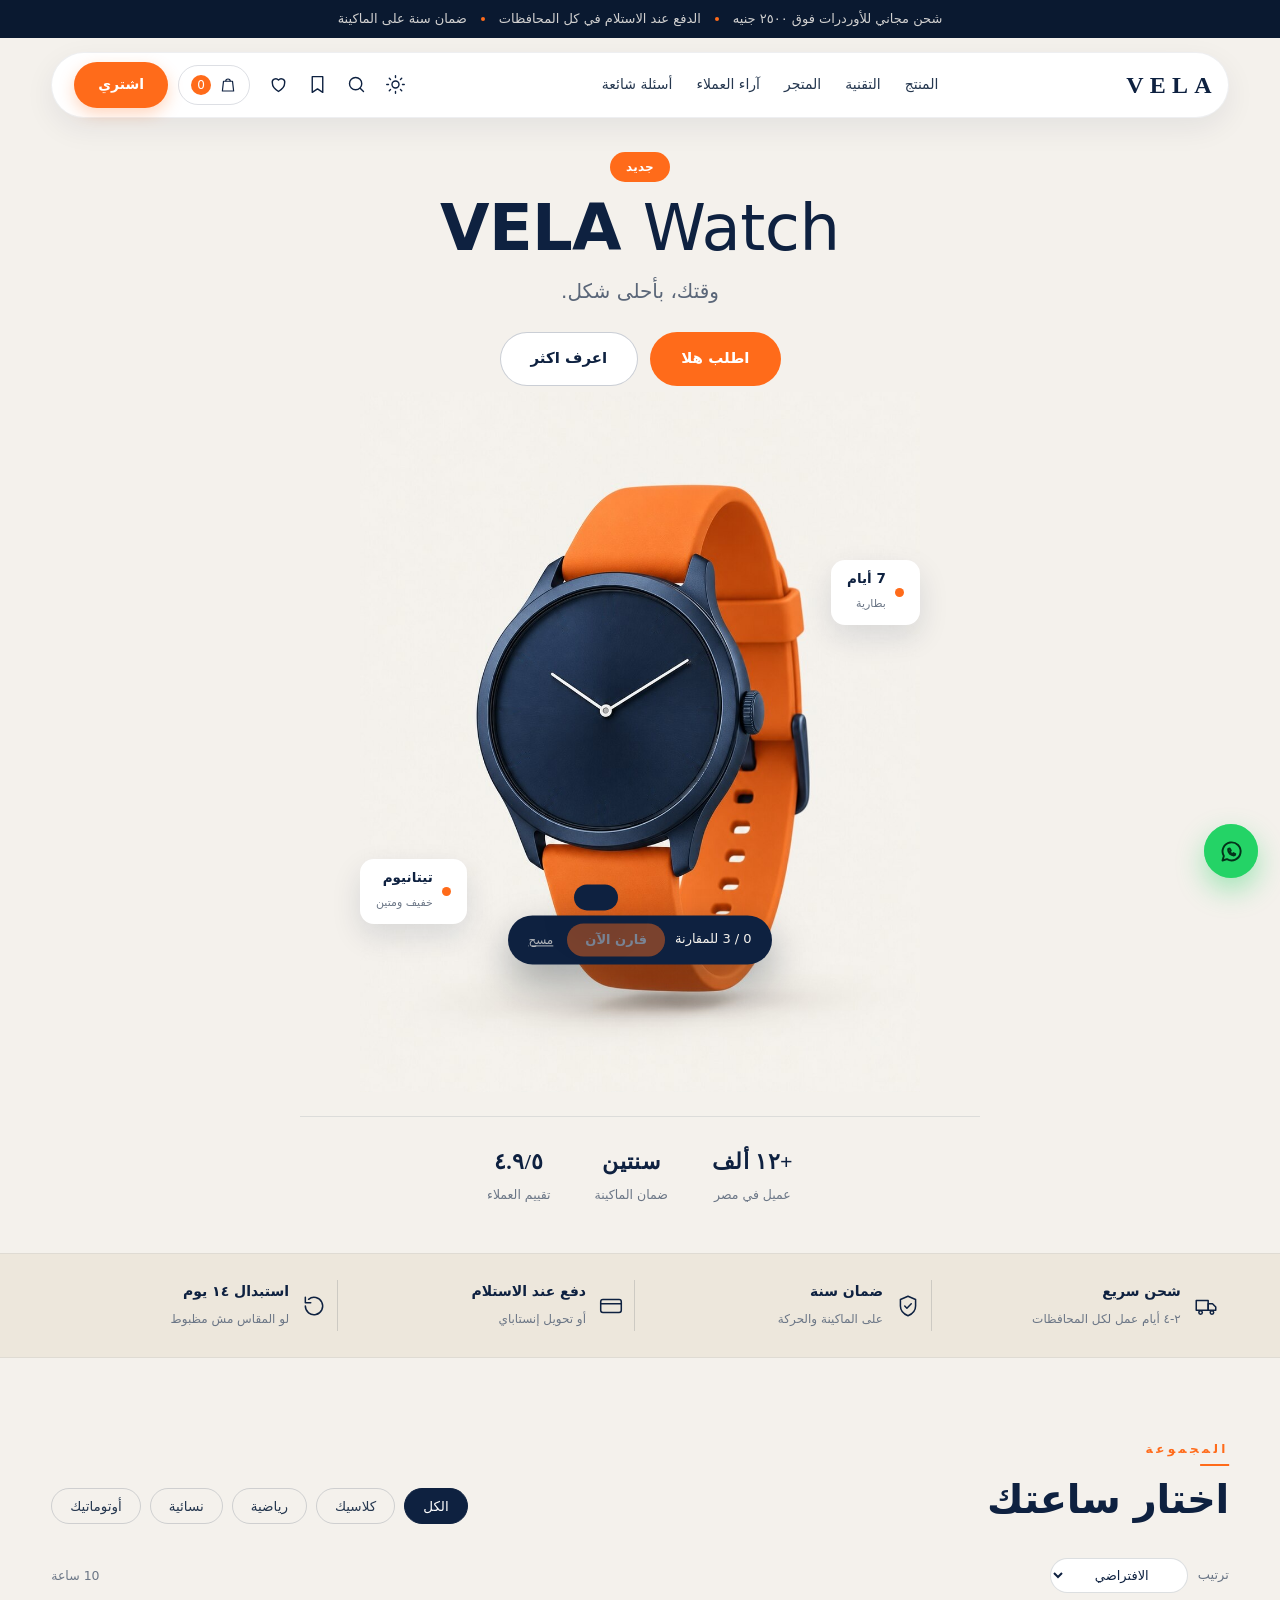
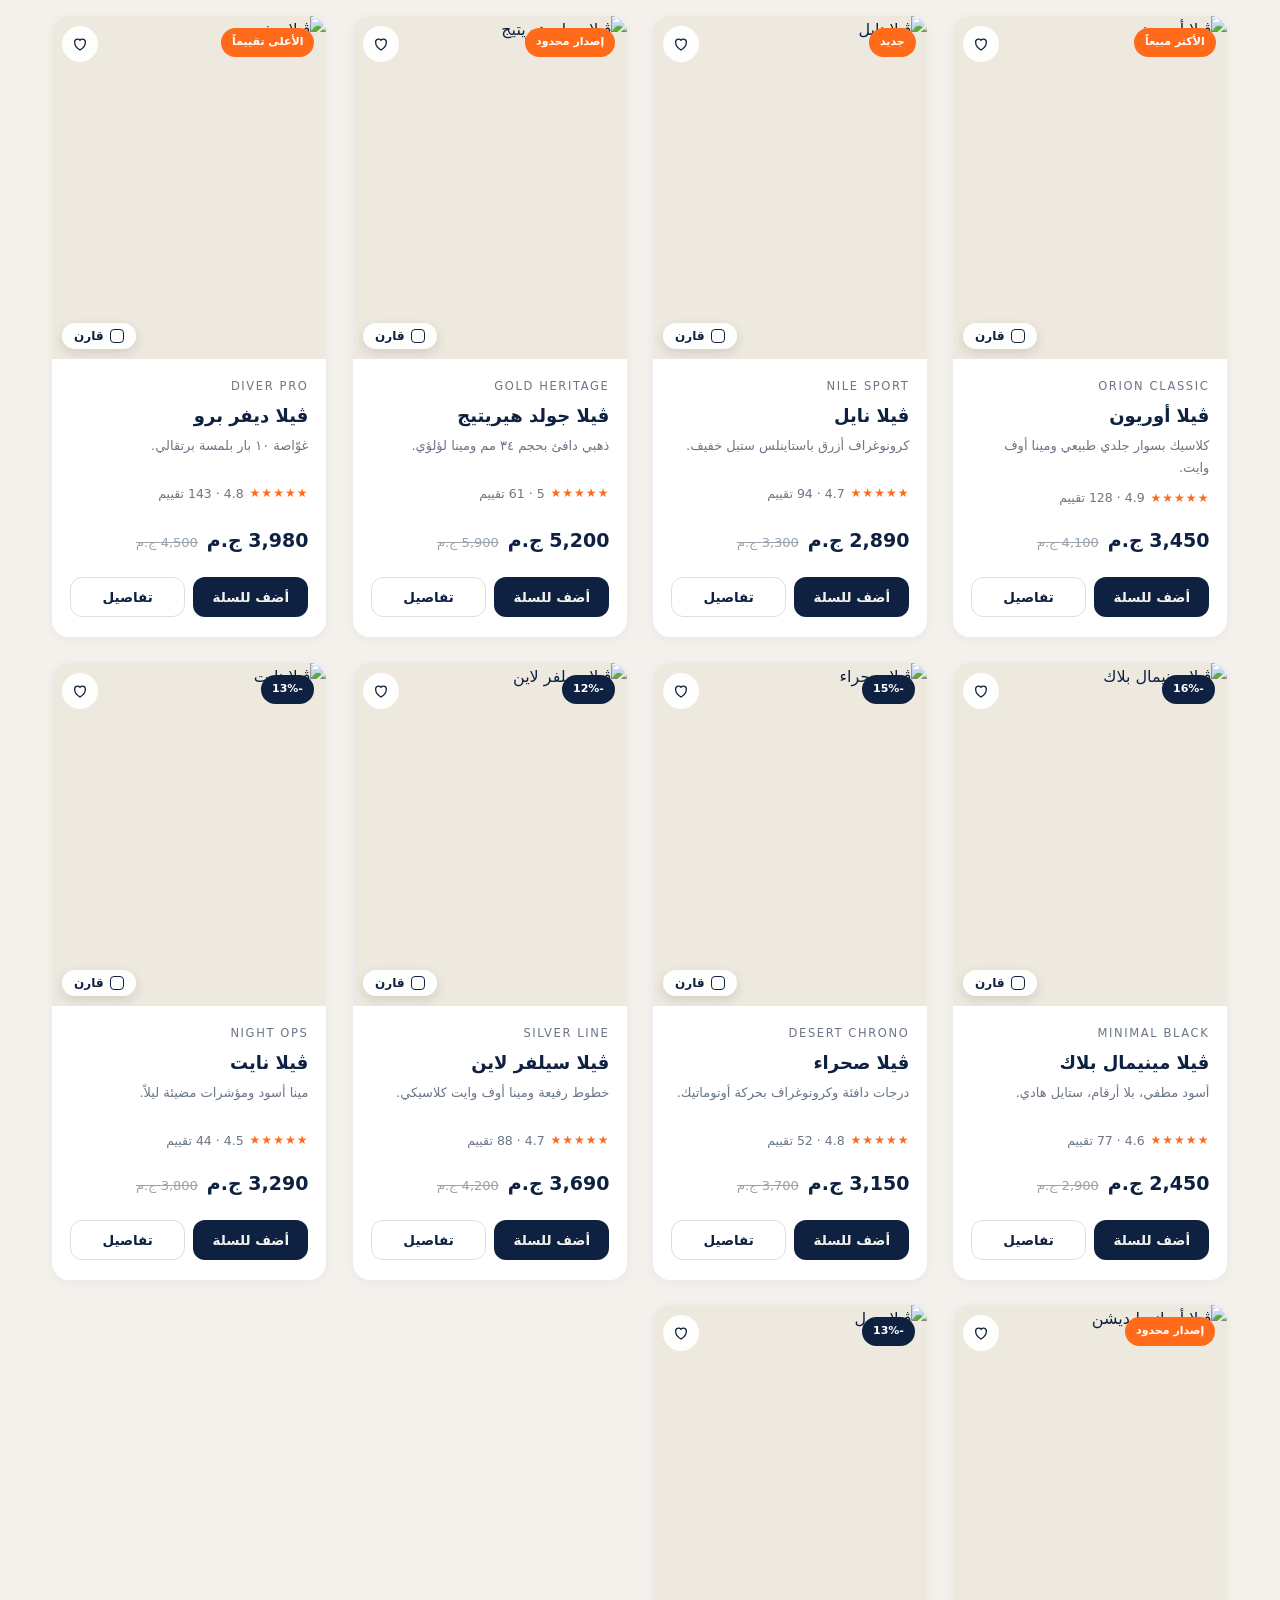
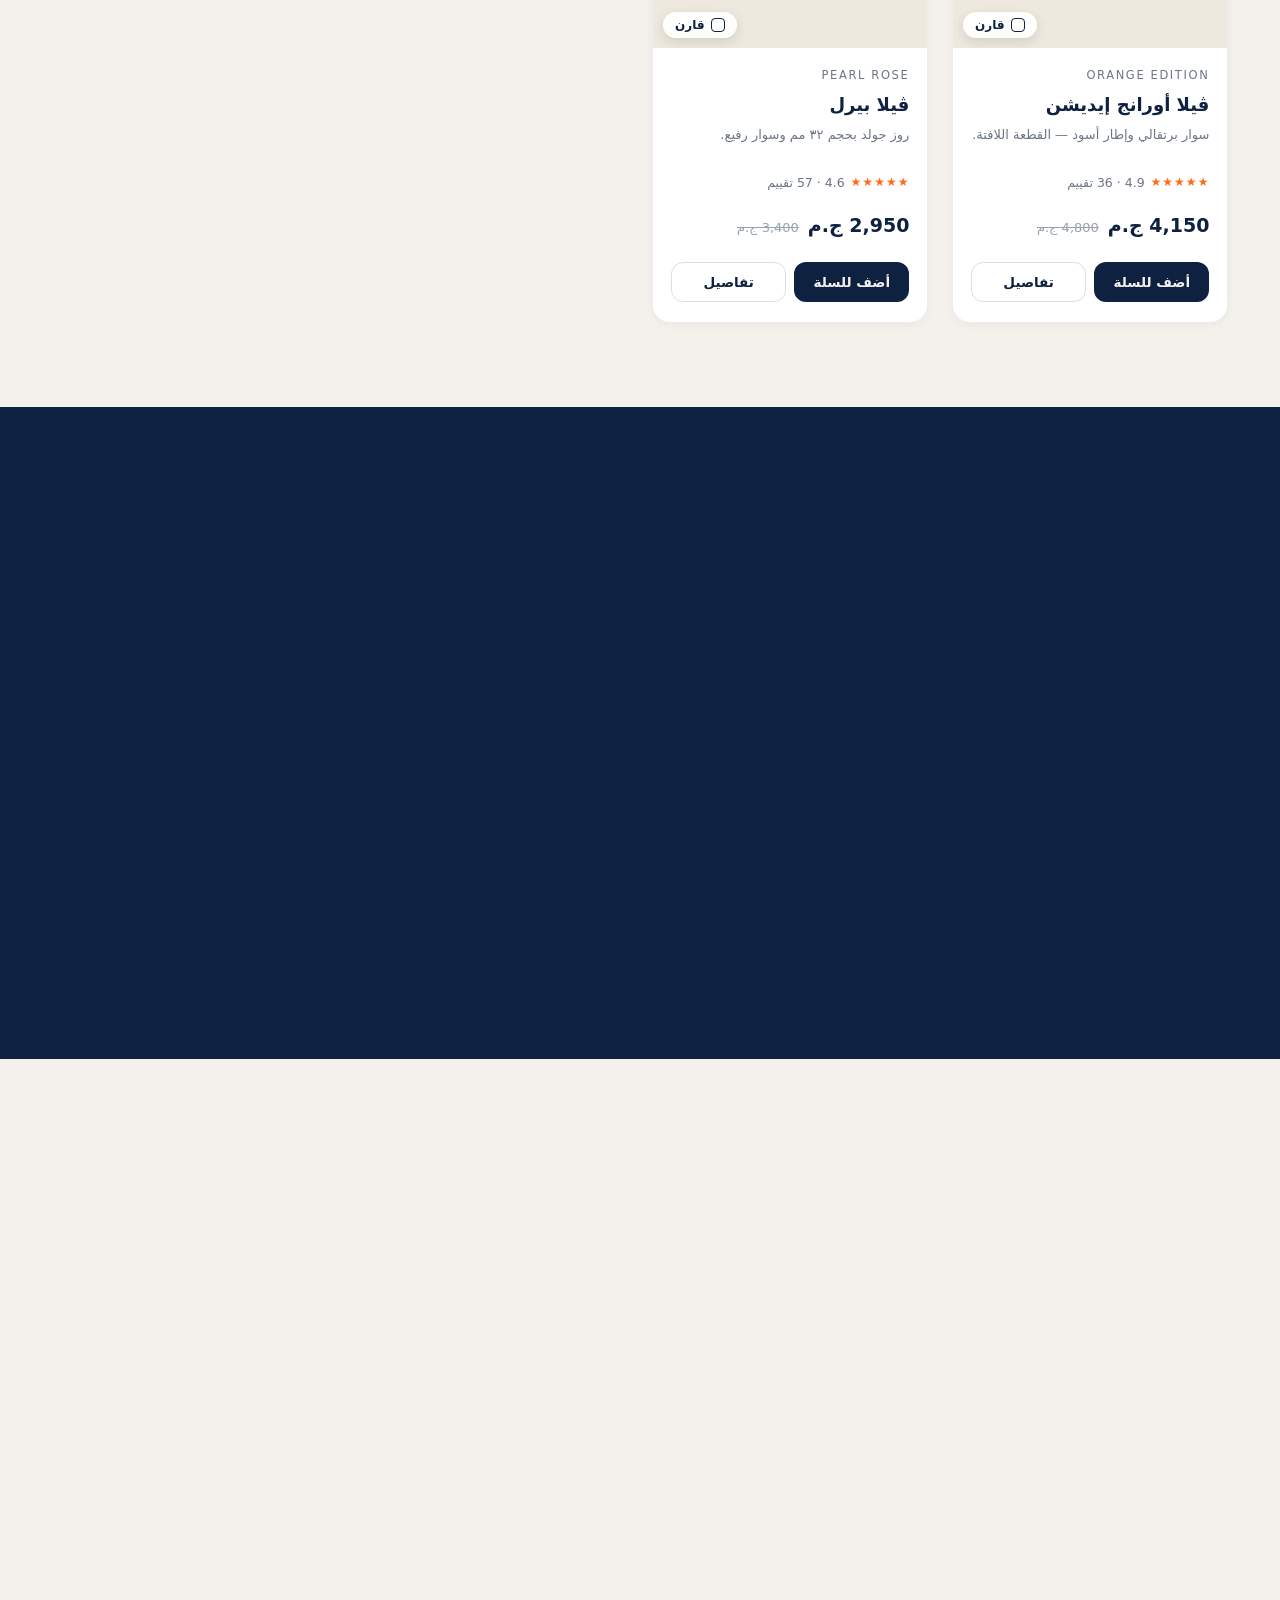
==== commit 138d433c: "Add dark mode, watch compare, a11y, perf and SEO upgrades" ====
--- a/index.html
+++ b/index.html
@@ -6,14 +6,35 @@
 <title>VELA | ڤيلا - ساعات رجالية ونسائية أصلية</title>
 <meta name="description" content="ڤيلا VELA — ساعات مختارة بعناية. دفع عند الاستلام، شحن لكل محافظات مصر، وضمان سنة. اطلب أوردرك على واتساب في دقيقة.">
 <meta name="theme-color" content="#0B1C2C">
+<script>try{var q=new URLSearchParams(location.search).get("theme"),t=q||localStorage.getItem("vela_theme");if(t==="dark")document.documentElement.setAttribute("data-theme","dark")}catch(e){}</script>
+<link rel="canonical" href="https://faresdief.github.io/vela-watch-store/">
+<meta property="og:type" content="website">
+<meta property="og:site_name" content="VELA">
+<meta property="og:locale" content="ar_EG">
+<meta property="og:title" content="VELA | ڤيلا - ساعات رجالية ونسائية أصلية">
+<meta property="og:description" content="ڤيلا VELA — ساعات مختارة بعناية. دفع عند الاستلام، شحن لكل محافظات مصر، وضمان سنة.">
+<meta property="og:url" content="https://faresdief.github.io/vela-watch-store/">
+<meta property="og:image" content="https://faresdief.github.io/vela-watch-store/og.jpg">
+<meta property="og:image:width" content="1200">
+<meta property="og:image:height" content="630">
+<meta name="twitter:card" content="summary_large_image">
+<meta name="twitter:image" content="https://faresdief.github.io/vela-watch-store/og.jpg">
+<meta name="color-scheme" content="light dark">
+<link rel="manifest" href="manifest.webmanifest">
+<link rel="apple-touch-icon" href="icon-192.png">
+<link rel="preconnect" href="https://images.unsplash.com" crossorigin>
+<link rel="preload" as="image" href="hero.jpg" fetchpriority="high">
+<script type="application/ld+json">{"@context":"https://schema.org","@graph":[{"@type":"Store","@id":"https://faresdief.github.io/vela-watch-store/#store","name":"VELA ڤيلا","url":"https://faresdief.github.io/vela-watch-store/","image":"https://faresdief.github.io/vela-watch-store/og.jpg","telephone":"+201282083162","areaServed":"EG","priceRange":"EGP 2450 - 5200","paymentAccepted":"Cash, InstaPay, Vodafone Cash"},{"@type":"ItemList","name":"مجموعة ساعات ڤيلا","itemListElement":[{"@type":"ListItem","position":1,"item":{"@type":"Product","name":"ڤيلا أوريون","description":"كلاسيك بسوار جلدي طبيعي ومينا أوف وايت.","image":"https://images.unsplash.com/photo-1524805444758-089113d48a6d","brand":{"@type":"Brand","name":"VELA"},"aggregateRating":{"@type":"AggregateRating","ratingValue":4.9,"reviewCount":128},"offers":{"@type":"Offer","price":3450,"priceCurrency":"EGP","availability":"https://schema.org/InStock","url":"https://faresdief.github.io/vela-watch-store/?p=orion"}}},{"@type":"ListItem","position":2,"item":{"@type":"Product","name":"ڤيلا نايل","description":"كرونوغراف أزرق باستاينلس ستيل خفيف.","image":"https://images.unsplash.com/photo-1523170335258-f5ed11844a49","brand":{"@type":"Brand","name":"VELA"},"aggregateRating":{"@type":"AggregateRating","ratingValue":4.7,"reviewCount":94},"offers":{"@type":"Offer","price":2890,"priceCurrency":"EGP","availability":"https://schema.org/InStock","url":"https://faresdief.github.io/vela-watch-store/?p=nile"}}},{"@type":"ListItem","position":3,"item":{"@type":"Product","name":"ڤيلا جولد هيريتيج","description":"ذهبي دافئ بحجم ٣٤ مم ومينا لؤلؤي.","image":"https://images.unsplash.com/photo-1620625515032-6ed0c1790c75","brand":{"@type":"Brand","name":"VELA"},"aggregateRating":{"@type":"AggregateRating","ratingValue":5,"reviewCount":61},"offers":{"@type":"Offer","price":5200,"priceCurrency":"EGP","availability":"https://schema.org/InStock","url":"https://faresdief.github.io/vela-watch-store/?p=gold"}}},{"@type":"ListItem","position":4,"item":{"@type":"Product","name":"ڤيلا ديفر برو","description":"غوّاصة ١٠ بار بلمسة برتقالي.","image":"https://images.unsplash.com/photo-1548171915-e79a380a2a4b","brand":{"@type":"Brand","name":"VELA"},"aggregateRating":{"@type":"AggregateRating","ratingValue":4.8,"reviewCount":143},"offers":{"@type":"Offer","price":3980,"priceCurrency":"EGP","availability":"https://schema.org/InStock","url":"https://faresdief.github.io/vela-watch-store/?p=diver"}}},{"@type":"ListItem","position":5,"item":{"@type":"Product","name":"ڤيلا مينيمال بلاك","description":"أسود مطفي، بلا أرقام، ستايل هادي.","image":"https://images.unsplash.com/photo-1587836374828-4dbafa94cf0e","brand":{"@type":"Brand","name":"VELA"},"aggregateRating":{"@type":"AggregateRating","ratingValue":4.6,"reviewCount":77},"offers":{"@type":"Offer","price":2450,"priceCurrency":"EGP","availability":"https://schema.org/InStock","url":"https://faresdief.github.io/vela-watch-store/?p=minimal"}}},{"@type":"ListItem","position":6,"item":{"@type":"Product","name":"ڤيلا صحراء","description":"درجات دافئة وكرونوغراف بحركة أوتوماتيك.","image":"https://images.unsplash.com/photo-1622434641406-a158123450f9","brand":{"@type":"Brand","name":"VELA"},"aggregateRating":{"@type":"AggregateRating","ratingValue":4.8,"reviewCount":52},"offers":{"@type":"Offer","price":3150,"priceCurrency":"EGP","availability":"https://schema.org/InStock","url":"https://faresdief.github.io/vela-watch-store/?p=desert"}}},{"@type":"ListItem","position":7,"item":{"@type":"Product","name":"ڤيلا سيلفر لاين","description":"خطوط رفيعة ومينا أوف وايت كلاسيكي.","image":"https://images.unsplash.com/photo-1509048191080-d2984bad6ae5","brand":{"@type":"Brand","name":"VELA"},"aggregateRating":{"@type":"AggregateRating","ratingValue":4.7,"reviewCount":88},"offers":{"@type":"Offer","price":3690,"priceCurrency":"EGP","availability":"https://schema.org/InStock","url":"https://faresdief.github.io/vela-watch-store/?p=silver"}}},{"@type":"ListItem","position":8,"item":{"@type":"Product","name":"ڤيلا نايت","description":"مينا أسود ومؤشرات مضيئة ليلاً.","image":"https://images.unsplash.com/photo-1533139502658-0198f920d8e8","brand":{"@type":"Brand","name":"VELA"},"aggregateRating":{"@type":"AggregateRating","ratingValue":4.5,"reviewCount":44},"offers":{"@type":"Offer","price":3290,"priceCurrency":"EGP","availability":"https://schema.org/InStock","url":"https://faresdief.github.io/vela-watch-store/?p=night"}}},{"@type":"ListItem","position":9,"item":{"@type":"Product","name":"ڤيلا أورانج إيديشن","description":"سوار برتقالي وإطار أسود — القطعة اللافتة.","image":"https://images.unsplash.com/photo-1594534475808-b18fc33b045e","brand":{"@type":"Brand","name":"VELA"},"aggregateRating":{"@type":"AggregateRating","ratingValue":4.9,"reviewCount":36},"offers":{"@type":"Offer","price":4150,"priceCurrency":"EGP","availability":"https://schema.org/InStock","url":"https://faresdief.github.io/vela-watch-store/?p=orange"}}},{"@type":"ListItem","position":10,"item":{"@type":"Product","name":"ڤيلا بيرل","description":"روز جولد بحجم ٣٢ مم وسوار رفيع.","image":"https://images.unsplash.com/photo-1522312346375-d1a52e2b99b3","brand":{"@type":"Brand","name":"VELA"},"aggregateRating":{"@type":"AggregateRating","ratingValue":4.6,"reviewCount":57},"offers":{"@type":"Offer","price":2950,"priceCurrency":"EGP","availability":"https://schema.org/InStock","url":"https://faresdief.github.io/vela-watch-store/?p=pearl"}}}]}]}</script>
 <link rel="preconnect" href="https://fonts.googleapis.com">
 <link rel="preconnect" href="https://fonts.gstatic.com" crossorigin>
 <link href="https://fonts.googleapis.com/css2?family=Tajawal:wght@300;400;500;700;800&family=Cormorant+Garamond:wght@500;600;700&display=swap" rel="stylesheet">
 <link rel="stylesheet" href="styles.css">
 <link rel="stylesheet" href="anim.css">
+<link rel="stylesheet" href="upgrade.css">
 <link rel="icon" href="data:image/svg+xml,%3Csvg xmlns='http://www.w3.org/2000/svg' viewBox='0 0 64 64'%3E%3Crect width='64' height='64' rx='14' fill='%230B1C2C'/%3E%3Ctext x='32' y='44' font-family='Georgia' font-size='34' fill='%23F4F1EA' text-anchor='middle'%3EV%3C/text%3E%3Ccircle cx='32' cy='32' r='27' fill='none' stroke='%23E2622C' stroke-width='2'/%3E%3C/svg%3E">
 </head>
 <body>
+<a class="skip-link" href="#shop">تخطي للمتجر</a>
 
 <div class="announce">
   <div class="wrap announce-inner">
@@ -37,9 +58,18 @@
       <a href="#shop">المتجر</a>
       <a href="#reviews">آراء العملاء</a>
       <a href="#faq">أسئلة شائعة</a>
+      <div class="nav-tools">
+        <button type="button" data-act="theme">🌓 الوضع الداكن / الفاتح</button>
+        <button type="button" data-act="search">بحث</button>
+        <button type="button" data-act="orders">طلباتي</button>
+      </div>
     </nav>
 
     <div class="header-actions">
+      <button class="icon-btn theme-btn" id="themeBtn" data-action="theme" aria-label="الوضع الداكن" aria-pressed="false" title="الوضع الداكن / الفاتح">
+        <svg class="ico-sun" viewBox="0 0 24 24" aria-hidden="true"><circle cx="12" cy="12" r="4"/><path d="M12 2v2M12 20v2M4.9 4.9l1.4 1.4M17.7 17.7l1.4 1.4M2 12h2M20 12h2M4.9 19.1l1.4-1.4M17.7 6.3l1.4-1.4"/></svg>
+        <svg class="ico-moon" viewBox="0 0 24 24" aria-hidden="true"><path d="M20 14.5A8 8 0 1 1 9.5 4a6.5 6.5 0 0 0 10.5 10.5z"/></svg>
+      </button>
       <button class="icon-btn" id="searchBtn" aria-label="بحث">
         <svg viewBox="0 0 24 24" aria-hidden="true"><circle cx="11" cy="11" r="7"/><path d="M20 20l-3.5-3.5"/></svg>
       </button>
@@ -74,7 +104,7 @@
       </div>
 
       <div class="hero-stage">
-        <img class="hero-watch" src="hero.jpg" alt="ساعة ڤيلا بسوار برتقالي">
+        <img class="hero-watch" src="hero.jpg" alt="ساعة ڤيلا بسوار برتقالي" width="1000" height="1250" fetchpriority="high" decoding="async">
         <div class="spec-card spec-a">
           <span class="spec-dot"></span>
           <div><strong>7 أيام</strong><small>بطارية</small></div>
@@ -123,6 +153,16 @@
         </div>
         <div class="chips" id="chips"></div>
       </div>
+      <div class="sort-row">
+        <label for="sortSel">ترتيب</label>
+        <select id="sortSel">
+          <option value="default">الافتراضي</option>
+          <option value="price-asc">الأقل سعراً</option>
+          <option value="price-desc">الأعلى سعراً</option>
+          <option value="rating">الأعلى تقييماً</option>
+        </select>
+        <span class="result-count" id="resultCount" aria-live="polite"></span>
+      </div>
       <div class="grid" id="productGrid"></div>
       <p class="empty" id="gridEmpty" hidden>مفيش ساعات في القسم ده دلوقتي.</p>
     </div>
@@ -131,7 +171,7 @@
   <section class="story" id="story">
     <div class="wrap story-inner">
       <div class="story-visual">
-        <img src="https://images.unsplash.com/photo-1547996160-81dfa63595aa?auto=format&fit=crop&w=900&q=80" alt="ساعة ڤيلا على كتاب" loading="lazy">
+        <img src="https://images.unsplash.com/photo-1547996160-81dfa63595aa?auto=format&fit=crop&w=900&q=80" alt="ساعة ڤيلا على كتاب" loading="lazy" decoding="async" width="900" height="1125">
         <div class="story-badge"><span>+٤٠</span><small>موديل في المخزن</small></div>
       </div>
       <div class="story-copy">
@@ -340,10 +380,30 @@
   <svg viewBox="0 0 24 24" aria-hidden="true"><path d="M4 20l1.2-4A8 8 0 1 1 8 18.8z"/><path d="M9 10.5c0 3 2.5 5 5 5 .8 0 1.4-.6 1.4-1.2l-1.7-.9-.9.9c-1-.4-1.9-1.3-2.3-2.3l.9-.9-.9-1.7c-.6 0-1.5.5-1.5 1.1z"/></svg>
 </a>
 
+<!-- ============ Compare ============ -->
+<div class="cmp-tray" id="cmpTray" aria-hidden="true">
+  <div class="cmp-tray-inner">
+    <div class="cmp-thumbs" id="cmpThumbs"></div>
+    <span class="cmp-label" id="cmpLabel"></span>
+    <button type="button" class="cmp-go" id="cmpGo" disabled>قارن الآن</button>
+    <button type="button" class="cmp-clear" id="cmpClear">مسح</button>
+  </div>
+</div>
+<div class="modal" id="cmpModal" aria-hidden="true" role="dialog" aria-modal="true" aria-labelledby="cmpTitle">
+  <div class="modal-card cmp-card">
+    <button class="icon-btn close modal-close" data-close="cmpModal" aria-label="إغلاق">✕</button>
+    <div id="cmpBody"></div>
+  </div>
+</div>
+
+<button class="to-top" id="toTop" type="button" aria-label="لأعلى الصفحة"><svg viewBox="0 0 24 24" aria-hidden="true"><path d="M12 19V5M5 12l7-7 7 7"/></svg></button>
+
 <div class="toast" id="toast" role="status" aria-live="polite"></div>
 
-<script src="products.js"></script>
-<script src="app.js"></script>
-<script src="anim.js"></script>
+<script src="products.js" defer></script>
+<script src="app.js" defer></script>
+<script src="anim.js" defer></script>
+<script src="upgrade.js" defer></script>
+<noscript><p style="text-align:center;padding:24px">فعّل JavaScript عشان تشوف المتجر.</p></noscript>
 </body>
 </html>
--- a/styles.css
+++ b/styles.css
@@ -234,9 +234,9 @@
 .empty-state{text-align:center;color:var(--muted);padding:40px 10px;font-size:14px}
 
 /* ---------- modal ---------- */
-.modal{position:fixed;inset:0;z-index:95;display:grid;place-items:center;padding:20px;background:rgba(7,19,32,.55);backdrop-filter:blur(3px);opacity:0;pointer-events:none;transition:opacity .22s}
+.modal{position:fixed;inset:0;z-index:95;display:grid;place-items:center;padding:20px;box-sizing:border-box;background:rgba(7,19,32,.55);backdrop-filter:blur(3px);opacity:0;pointer-events:none;transition:opacity .22s}
 .modal.open{opacity:1;pointer-events:auto}
-.modal-card{background:var(--off);border-radius:22px;width:min(920px,96vw);max-height:92vh;overflow:auto;position:relative;box-shadow:0 40px 90px rgba(7,19,32,.4)}
+.modal-card{background:var(--off);border-radius:22px;width:min(920px,100%);max-height:calc(100dvh - 40px);overflow:auto;position:relative;box-shadow:0 40px 90px rgba(7,19,32,.4)}
 .modal-close{position:absolute;top:12px;inset-inline-end:12px;background:rgba(244,241,234,.9);z-index:2;font-size:15px}
 .product-detail{display:grid;grid-template-columns:1fr 1fr}
 .pd-gallery{background:#e6e0d3}
--- a/anim.css
+++ b/anim.css
@@ -70,7 +70,6 @@
 .chip:active{transform:scale(.93)}
 .chip.active{animation:chipPop .5s var(--ease-spring)}
 @keyframes chipPop{0%{transform:scale(.88)}100%{transform:scale(1)}}
-.faq-list details[open] > :not(summary){animation:fadeUp .45s var(--ease-out) both}
 .faq-list summary::after{transition:transform .35s var(--ease-spring)}
 .faq-list details[open] summary::after{transform:rotate(135deg)}
 .story-visual img{transition:transform 1.4s var(--ease-out)}
@@ -139,3 +138,17 @@
   .hero-watch{animation:none!important}
 }
 .drawer:not(.open){box-shadow:none}
+
+/* FAQ accordion */
+.faq-list details{overflow:hidden}
+.faq-list details > p{transition:opacity .35s ease,transform .45s cubic-bezier(.22,1,.36,1);will-change:opacity,transform}
+.faq-list details.is-closing > p{opacity:0;transform:translateY(-8px)}
+.faq-list details.is-opening > p{animation:faqIn .5s cubic-bezier(.22,1,.36,1) both}
+@keyframes faqIn{from{opacity:0;transform:translateY(-10px)}to{opacity:1;transform:none}}
+.faq-list details{transition:border-color .3s,box-shadow .3s}
+.faq-list summary:active{transform:scale(.99)}
+.faq-list summary{transition:transform .2s}
+@media (prefers-reduced-motion:reduce){.faq-list details.is-opening > p{animation:none}.faq-list details > p{transition:none}}
+.card[data-id]{cursor:pointer}
+.modal-card{margin-inline:auto;min-width:0}@media (max-width:480px){.modal{padding:14px}.modal-card{max-height:calc(100dvh - 28px)}.modal-close{top:10px;inset-inline-end:10px}}
+.pd-thumbs[hidden]{display:none}
--- a/upgrade.css
+++ b/upgrade.css
@@ -0,0 +1,246 @@
+/* VELA upgrade layer: dark mode, compare, tracking, a11y, polish. Loaded after anim.css. */
+
+/* ---------- accessibility ---------- */
+.skip-link{position:fixed;top:-60px;inset-inline-start:12px;z-index:200;background:var(--orange);color:#fff;padding:10px 18px;border-radius:0 0 12px 12px;font-weight:700;font-size:14px;transition:top .2s}
+.skip-link:focus{top:0}
+:focus-visible{outline:2px solid var(--orange);outline-offset:3px;border-radius:6px}
+.btn:focus-visible,.chip:focus-visible,.cart-btn:focus-visible,.btn-buy:focus-visible{outline-offset:2px;border-radius:999px}
+.sr-only{position:absolute!important;width:1px;height:1px;overflow:hidden;clip:rect(0 0 0 0);white-space:nowrap}
+[inert]{pointer-events:none}
+
+/* ---------- performance ---------- */
+.story,.reviews,.faq,.cta-band,.site-footer,.track{content-visibility:auto;contain-intrinsic-size:auto 560px}
+
+/* ---------- theme toggle ---------- */
+.theme-btn .ico-moon{display:none}
+html[data-theme="dark"] .theme-btn .ico-sun{display:none}
+html[data-theme="dark"] .theme-btn .ico-moon{display:block}
+.theme-btn svg{transition:transform .5s cubic-bezier(.34,1.56,.64,1)}
+.theme-btn:active svg{transform:rotate(90deg) scale(.85)}
+.nav-tools{display:none}
+@media (max-width:980px){
+  .nav-tools{display:flex;gap:8px;flex-wrap:wrap;padding-top:12px;margin-top:6px;border-top:1px solid var(--line)}
+  .nav-tools button{flex:1 1 auto;border:1px solid var(--line);background:transparent;color:var(--navy);border-radius:999px;padding:9px 14px;font-size:13px;font-weight:500}
+}
+@media (max-width:640px){#themeBtn{display:grid}}
+
+/* ---------- sort + compare controls ---------- */
+.sort-row{display:flex;align-items:center;gap:10px;margin:0 0 22px;flex-wrap:wrap}
+.sort-row label{font-size:13px;color:var(--muted)}
+.sort-row select{border:1px solid var(--line);background:#fff;color:var(--ink);border-radius:999px;padding:8px 34px 8px 14px;font-family:inherit;font-size:13px}
+.result-count{margin-inline-start:auto;font-size:12.5px;color:var(--muted)}
+.cmp-btn{position:absolute;bottom:10px;inset-inline-end:10px;z-index:2;display:flex;align-items:center;gap:6px;border:0;background:rgba(255,255,255,.94);color:var(--navy);border-radius:999px;padding:6px 12px;font-size:12px;font-weight:600;box-shadow:0 4px 12px rgba(11,28,44,.12);transition:transform .25s cubic-bezier(.34,1.56,.64,1),background-color .2s,color .2s}
+.cmp-btn:hover{transform:translateY(-2px)}
+.cmp-btn i{width:14px;height:14px;border-radius:4px;border:1.5px solid currentColor;display:grid;place-items:center;font-style:normal;font-size:10px;line-height:1}
+.cmp-btn.on{background:var(--orange);color:#fff}
+.cmp-btn.on i::before{content:"✓"}
+.cmp-inline{border:1px solid var(--line);background:transparent;color:var(--navy);border-radius:999px;padding:9px 16px;font-size:13px;font-weight:600}
+.cmp-inline.on{background:var(--orange);border-color:var(--orange);color:#fff}
+.share-btn{border:1px solid var(--line);background:transparent;color:var(--navy);border-radius:999px;padding:8px 14px;font-size:12.5px;font-weight:600;display:inline-flex;gap:6px;align-items:center}
+.pd-tools{display:flex;gap:8px;flex-wrap:wrap;margin-top:12px}
+
+/* ---------- compare tray + modal ---------- */
+.cmp-tray{position:fixed;inset-inline:0;bottom:14px;z-index:75;display:flex;justify-content:center;pointer-events:none;transform:translateY(160%);transition:transform .55s cubic-bezier(.22,1,.36,1)}
+.cmp-tray.show{transform:none}
+.cmp-tray-inner{pointer-events:auto;display:flex;align-items:center;gap:10px;background:var(--navy);color:var(--off);border-radius:999px;padding:8px 10px 8px 16px;box-shadow:0 18px 40px rgba(7,19,32,.35);max-width:94vw}
+.cmp-thumbs{display:flex;gap:6px}
+.cmp-thumbs button{position:relative;width:40px;height:40px;border-radius:50%;border:2px solid rgba(244,241,234,.5);padding:0;overflow:hidden;background:#222}
+.cmp-thumbs img{width:100%;height:100%;object-fit:cover}
+.cmp-label{font-size:13px;white-space:nowrap}
+.cmp-go{background:var(--orange);color:#fff;border:0;border-radius:999px;padding:9px 18px;font-size:13px;font-weight:700;white-space:nowrap}
+.cmp-go:disabled{opacity:.45;cursor:not-allowed}
+.cmp-clear{background:none;border:0;color:rgba(244,241,234,.7);font-size:12px;text-decoration:underline;padding:4px}
+.cmp-card{width:min(900px,100%)}
+.cmp-body{padding:30px 22px 24px}
+.cmp-body h2{font-size:24px;margin-bottom:4px}
+.cmp-wrap{overflow-x:auto;margin-top:16px;border-radius:14px;border:1px solid var(--line);background:#fff}
+.cmp-table{width:100%;border-collapse:collapse;min-width:520px;font-size:13px}
+.cmp-table th,.cmp-table td{padding:11px 12px;border-bottom:1px solid var(--line);text-align:center;vertical-align:middle}
+.cmp-table tr:last-child td{border-bottom:0}
+.cmp-table th:first-child,.cmp-table td:first-child{text-align:start;color:var(--muted);font-weight:500;position:sticky;inset-inline-start:0;background:#fff;min-width:88px}
+.cmp-table img{width:84px;height:104px;object-fit:cover;border-radius:10px;margin:0 auto 6px}
+.cmp-table .nm{font-weight:700;font-size:14px;color:var(--navy)}
+.cmp-table .win{color:#1a7f45;font-weight:800}
+.cmp-table .win::after{content:" ★";color:var(--orange)}
+.cmp-table button:not(.btn){border:0;background:none;color:#a1554a;font-size:11.5px;text-decoration:underline}
+.cmp-table .btn{padding:8px 14px;font-size:12.5px}
+.cmp-note{font-size:12px;color:var(--muted);margin-top:10px}
+
+/* ---------- cart: free shipping meter ---------- */
+.ship-meter{background:var(--cream);border-radius:12px;padding:11px 14px;margin-bottom:14px;font-size:12.5px;color:#3d4a56}
+.ship-meter b{color:var(--navy)}
+.ship-track{height:6px;border-radius:6px;background:rgba(11,28,44,.1);margin-top:8px;overflow:hidden}
+.ship-track span{display:block;height:100%;width:0;background:var(--orange);border-radius:6px;transition:width .7s cubic-bezier(.22,1,.36,1)}
+.ship-meter.full .ship-track span{background:#25D366}
+
+/* ---------- back to top ---------- */
+.to-top{position:fixed;bottom:22px;inset-inline-end:22px;width:46px;height:46px;border-radius:50%;border:0;background:var(--navy);color:var(--off);display:grid;place-items:center;z-index:70;box-shadow:0 10px 24px rgba(7,19,32,.28);opacity:0;transform:translateY(20px) scale(.8);pointer-events:none;transition:opacity .3s,transform .4s cubic-bezier(.34,1.56,.64,1)}
+.to-top.show{opacity:1;transform:none;pointer-events:auto}
+.to-top svg{width:20px;height:20px;fill:none;stroke:currentColor;stroke-width:2;stroke-linecap:round;stroke-linejoin:round}
+.cmp-tray.show ~ .to-top{bottom:84px}
+
+/* ---------- theme transition ---------- */
+::view-transition-old(root),::view-transition-new(root){animation-duration:.45s}
+.theme-fade body,.theme-fade .card,.theme-fade .header-pill,.theme-fade .review,.theme-fade .faq-list details{transition:background-color .35s,color .35s,border-color .35s}
+
+/* ================= DARK MODE ================= */
+html[data-theme="dark"]{
+  color-scheme:dark;
+  --cream:#111F2D;
+  --ink:#E9E3D6;
+  --muted:#9CA9B5;
+  --line:rgba(244,241,234,.14);
+  --navy-2:#060F18;
+  --shadow:0 18px 45px rgba(0,0,0,.45);
+  --shadow-sm:0 6px 18px rgba(0,0,0,.35);
+}
+html[data-theme="dark"] body,
+html[data-theme="dark"] .hero,
+html[data-theme="dark"] .reviews,
+html[data-theme="dark"] .faq,
+html[data-theme="dark"] .drawer,
+html[data-theme="dark"] .modal-card{background:#0D1824}
+html[data-theme="dark"] body{color:var(--ink)}
+html[data-theme="dark"] .modal-card{color:#E9E3D6}
+html[data-theme="dark"] .hero-watch{border-radius:28px;box-shadow:0 30px 70px rgba(0,0,0,.55),0 0 0 1px rgba(244,241,234,.08)}
+html[data-theme="dark"] .btn-light{background:#F4F1EA}
+html[data-theme="dark"] .header-pill,
+html[data-theme="dark"] .card,
+html[data-theme="dark"] .review,
+html[data-theme="dark"] .faq-list details,
+html[data-theme="dark"] .spec-card,
+html[data-theme="dark"] .cart-item,
+html[data-theme="dark"] .drawer-foot,
+html[data-theme="dark"] .order-card,
+html[data-theme="dark"] .order-recap,
+html[data-theme="dark"] .cmp-wrap,
+html[data-theme="dark"] .cmp-table th:first-child,
+html[data-theme="dark"] .cmp-table td:first-child{background:#152638;border-color:rgba(244,241,234,.1)}
+html[data-theme="dark"] .nav.open{background:#152638}
+html[data-theme="dark"] .brand-mark,
+html[data-theme="dark"] .header-pill .brand-mark,
+html[data-theme="dark"] .icon-btn,
+html[data-theme="dark"] .cart-btn,
+html[data-theme="dark"] .hero-title,
+html[data-theme="dark"] .hero-stats strong,
+html[data-theme="dark"] .spec-card strong,
+html[data-theme="dark"] .price,
+html[data-theme="dark"] .btn-outline,
+html[data-theme="dark"] .btn-outline-navy,
+html[data-theme="dark"] .drawer-head h3,
+html[data-theme="dark"] .sum b,
+html[data-theme="dark"] .qty button,
+html[data-theme="dark"] .cart-item .p,
+html[data-theme="dark"] .recap-line.t,
+html[data-theme="dark"] .order-card .no,
+html[data-theme="dark"] .order-card .tot,
+html[data-theme="dark"] .modal-card,
+html[data-theme="dark"] .track-no,
+html[data-theme="dark"] .step-txt strong,
+html[data-theme="dark"] .track-sum b,
+html[data-theme="dark"] .cmp-table .nm,
+html[data-theme="dark"] .cmp-btn,
+html[data-theme="dark"] .cmp-inline,
+html[data-theme="dark"] .share-btn,
+html[data-theme="dark"] .ship-meter b,
+html[data-theme="dark"] .nav-tools button,
+html[data-theme="dark"] .trust-item strong{color:var(--off)}
+html[data-theme="dark"] .nav a,
+html[data-theme="dark"] .chip,
+html[data-theme="dark"] .review blockquote,
+html[data-theme="dark"] .sum,
+html[data-theme="dark"] .recap-line,
+html[data-theme="dark"] .field label,
+html[data-theme="dark"] .ship-meter{color:#D3D9DF}
+html[data-theme="dark"] .hero-sub,
+html[data-theme="dark"] .pd-info .desc,
+html[data-theme="dark"] .faq-list p,
+html[data-theme="dark"] .success p{color:#AEB9C4}
+html[data-theme="dark"] .trust-item svg{stroke:var(--off)}
+html[data-theme="dark"] .hero-stats{border-top-color:rgba(244,241,234,.12)}
+html[data-theme="dark"] .trust,
+html[data-theme="dark"] .track{border-color:rgba(244,241,234,.06)}
+html[data-theme="dark"] .story{background:#0F2236}
+html[data-theme="dark"] .chip{border-color:rgba(244,241,234,.2)}
+html[data-theme="dark"] .chip.active{background:#F4F1EA;border-color:#F4F1EA;color:#0B1C2C}
+html[data-theme="dark"] .btn-dark,
+html[data-theme="dark"] .card-badge.sale{background:#1F3A55;color:var(--off)}
+html[data-theme="dark"] .btn-dark:hover{background:#2A4A6B}
+html[data-theme="dark"] .btn-outline,
+html[data-theme="dark"] .btn-outline-navy,
+html[data-theme="dark"] .cart-btn,
+html[data-theme="dark"] .cmp-inline,
+html[data-theme="dark"] .share-btn,
+html[data-theme="dark"] .nav-tools button{border-color:rgba(244,241,234,.22)}
+html[data-theme="dark"] .btn-outline-navy{background:transparent}
+html[data-theme="dark"] .icon-btn:hover,
+html[data-theme="dark"] .cart-btn:hover{background:rgba(244,241,234,.08)}
+html[data-theme="dark"] .burger span{background:var(--off)}
+html[data-theme="dark"] .cart-btn{background:transparent}
+html[data-theme="dark"] .coupon input,
+html[data-theme="dark"] .field input,
+html[data-theme="dark"] .field select,
+html[data-theme="dark"] .field textarea,
+html[data-theme="dark"] .pay-opt,
+html[data-theme="dark"] .pd-colors button,
+html[data-theme="dark"] .track-form input,
+html[data-theme="dark"] .sort-row select,
+html[data-theme="dark"] .step-dot{background:#152638;color:var(--off);border-color:rgba(244,241,234,.18)}
+html[data-theme="dark"] .pd-colors button.active{background:#F4F1EA;color:#0B1C2C;border-color:#F4F1EA}
+html[data-theme="dark"] .pay-opt.active{border-color:var(--orange)}
+html[data-theme="dark"] .card-media,
+html[data-theme="dark"] .pd-gallery{background:#1a2d41}
+html[data-theme="dark"] .modal-close{background:rgba(21,38,56,.92);color:var(--off)}
+html[data-theme="dark"] .wish-btn,
+html[data-theme="dark"] .cmp-btn{background:rgba(21,38,56,.92)}
+html[data-theme="dark"] .wish-btn{color:var(--off)}
+html[data-theme="dark"] .wish-btn.on{color:var(--orange)}
+html[data-theme="dark"] .cmp-btn.on{background:var(--orange);color:#fff}
+html[data-theme="dark"] .cmp-inline.on{background:var(--orange);color:#fff}
+html[data-theme="dark"] .old{color:#7f8c98}
+html[data-theme="dark"] .qty{border-color:rgba(244,241,234,.2)!important}
+html[data-theme="dark"] .qty button:hover{background:rgba(244,241,234,.1)}
+html[data-theme="dark"] .ship-meter,
+html[data-theme="dark"] .ship-track{background:#0F2236}
+html[data-theme="dark"] .ship-track{background:rgba(244,241,234,.12)}
+html[data-theme="dark"] .ship-track span{background:var(--orange)}
+html[data-theme="dark"] .ship-meter.full .ship-track span{background:#25D366}
+html[data-theme="dark"] .cmp-table th,
+html[data-theme="dark"] .cmp-table td{border-color:rgba(244,241,234,.1)}
+html[data-theme="dark"] .cmp-table .win{color:#4ade80}
+html[data-theme="dark"] .cmp-tray-inner{background:#1F3A55}
+html[data-theme="dark"] .to-top{background:#1F3A55}
+html[data-theme="dark"] .toast{background:#1F3A55}
+html[data-theme="dark"] .overlay,
+html[data-theme="dark"] .modal{background:rgba(3,9,15,.7)}
+html[data-theme="dark"] .recap-line.t,
+html[data-theme="dark"] .pd-specs div{border-color:rgba(244,241,234,.14)}
+html[data-theme="dark"] .drawer{background:#0D1824}
+html[data-theme="dark"] .order-no,
+html[data-theme="dark"] .cmp-go{color:#fff}
+html[data-theme="dark"] .order-no{background:#1F3A55}
+html[data-theme="dark"] .steps li.now .step-dot{background:#152638}
+html[data-theme="dark"] .track-pill,
+html[data-theme="dark"] .order-card .st{color:#4ade80}
+html[data-theme="dark"] .skip-link{color:#fff}
+html[data-theme="dark"] .hero-watch,
+html[data-theme="dark"] .card-media img{filter:brightness(.94) contrast(1.03)}
+
+@media (prefers-reduced-motion:reduce){
+  .cmp-tray,.to-top,.ship-track span,.theme-btn svg{transition:none}
+  .steps li.now .step-dot{animation:none}
+  ::view-transition-old(root),::view-transition-new(root){animation:none}
+}
+@media print{.announce,.site-header,.wa-fab,.to-top,.cmp-tray,.drawer,.overlay{display:none!important}}
+
+@media (max-width:640px){
+  .cmp-body{padding:26px 12px 18px}
+  .cmp-table{min-width:0;font-size:11.5px;table-layout:fixed}
+  .cmp-table th,.cmp-table td{padding:8px 4px;word-break:break-word}
+  .cmp-table th:first-child,.cmp-table td:first-child{min-width:0;width:62px;padding-inline-start:8px}
+  .cmp-table img{width:100%;max-width:74px;height:auto;aspect-ratio:4/5}
+  .cmp-table .nm{font-size:12px}
+  .cmp-table .btn{padding:7px 8px;font-size:11px;white-space:normal}
+  .cmp-tray-inner{gap:8px;padding:6px 8px 6px 12px}
+  .cmp-label{font-size:12px}
+}
